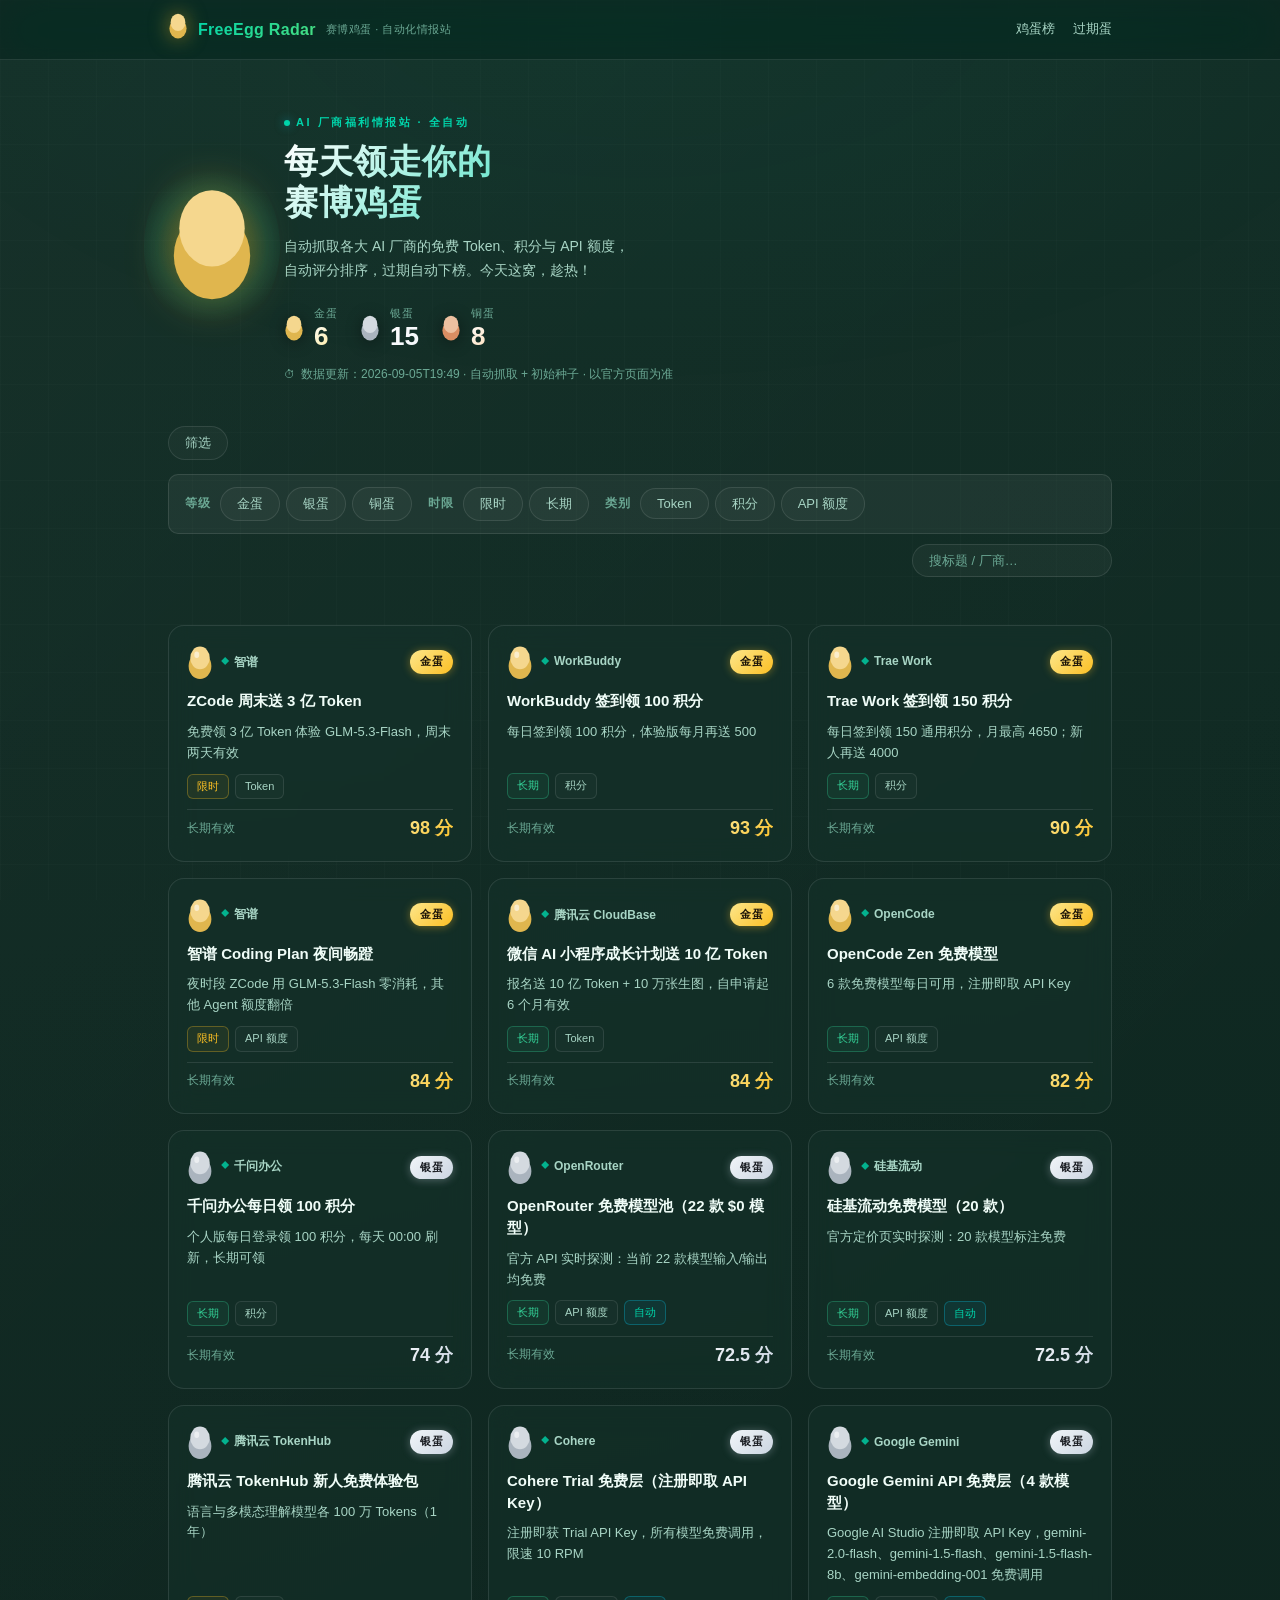
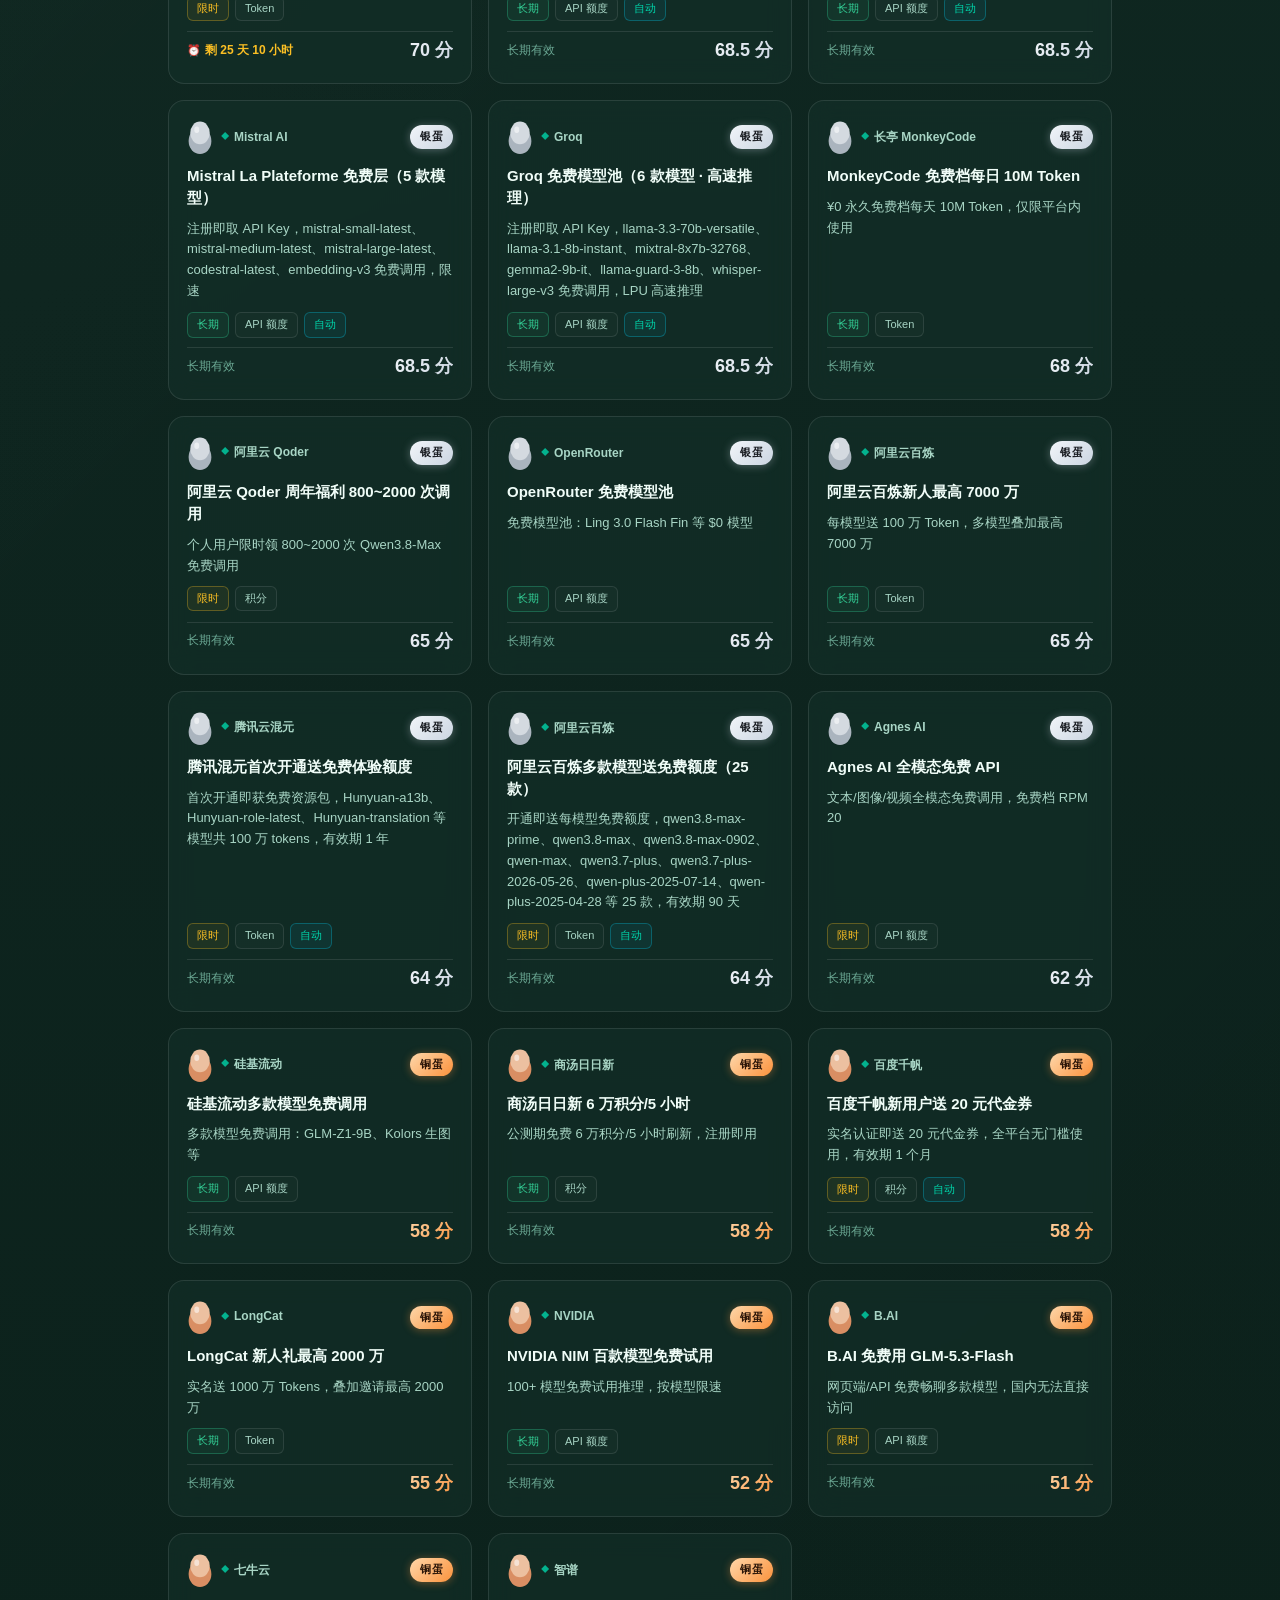
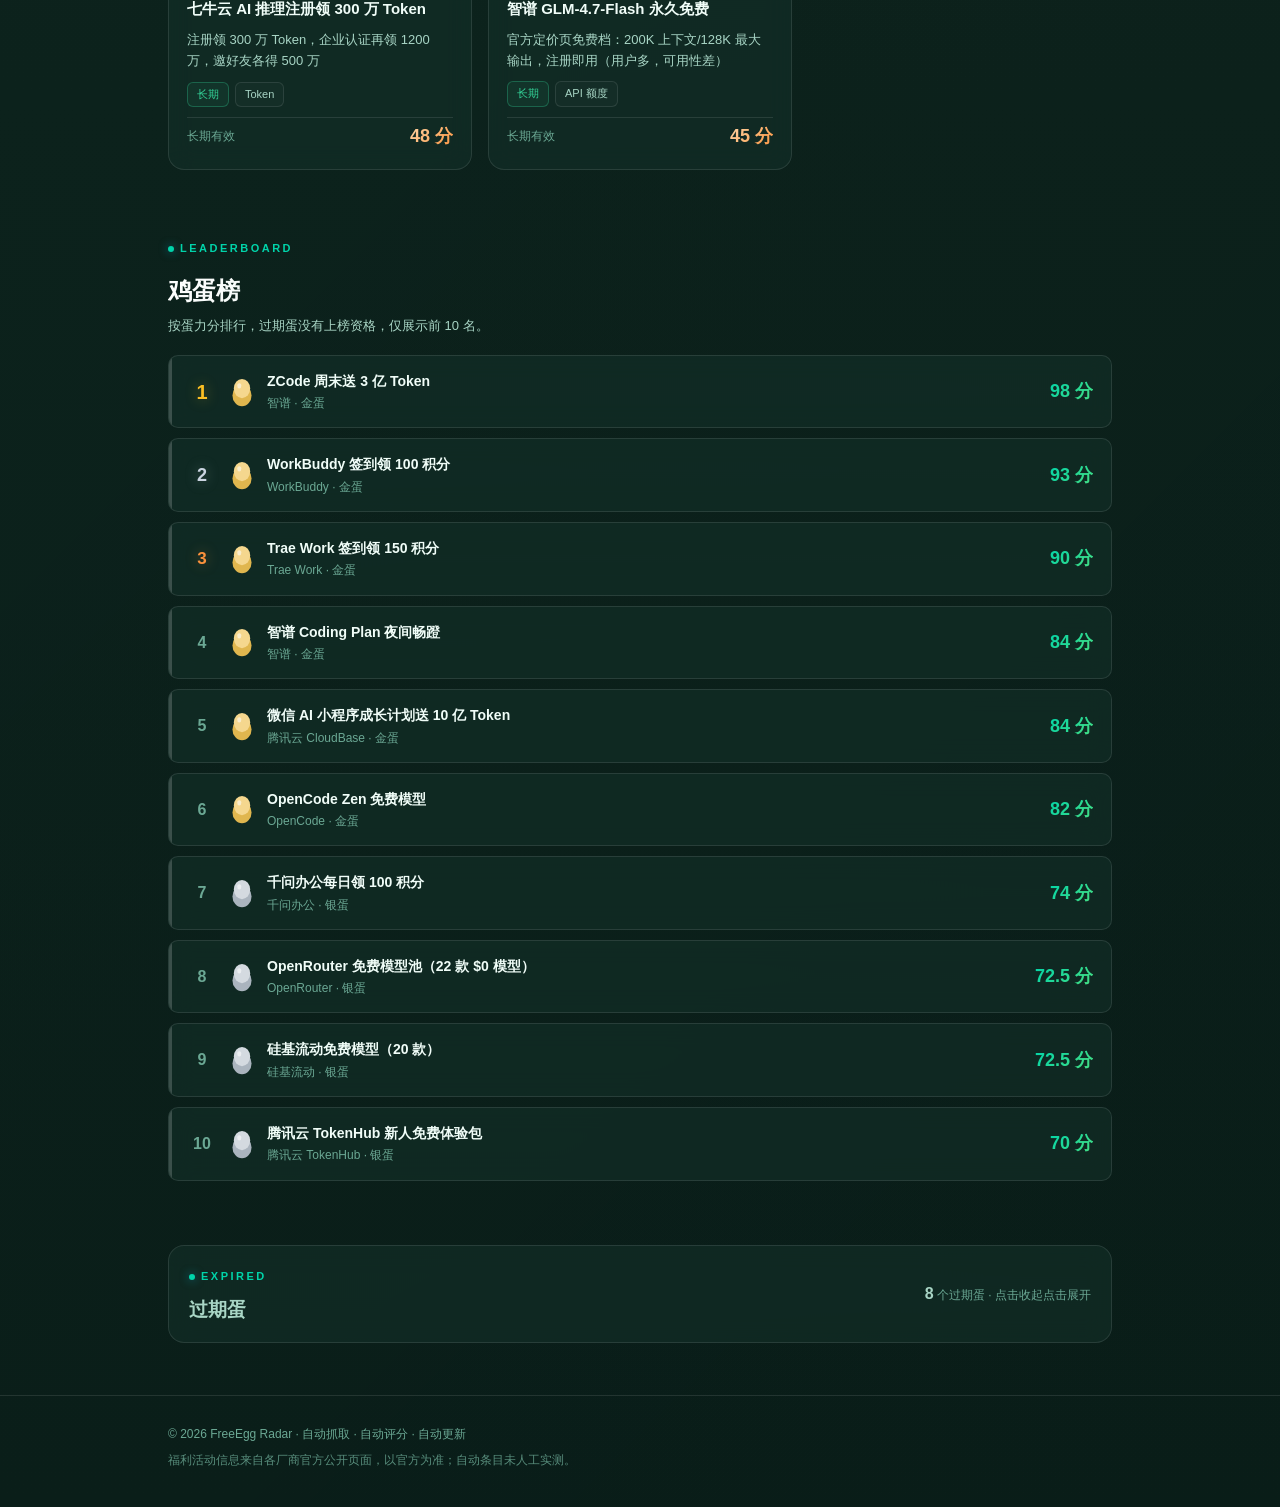
==== site/index.html @ 2797df62 "update: version bump v10" ====
<!DOCTYPE html>
<html lang="zh-CN">
<head>
<meta charset="UTF-8">
<meta name="viewport" content="width=device-width, initial-scale=1.0">
<meta name="theme-color" content="#0a0816">
<title>FreeEgg Radar · AI 厂商福利情报站</title>
<meta name="description" content="自动抓取、自动评分、自动更新的 AI 厂商免费福利情报站：聚合各家免费 Token、积分与 API 额度。">
<link rel="icon" href="data:image/svg+xml,%3Csvg xmlns='http://www.w3.org/2000/svg' viewBox='0 0 32 44'%3E%3Cellipse cx='16' cy='26' rx='14' ry='16' fill='%23e0b64e'/%3E%3Cellipse cx='16' cy='16' rx='12' ry='14' fill='%23f5d78e'/%3E%3C/svg%3E">
<link rel="stylesheet" href="css/style.css?v=10">
</head>
<body>
<a class="skip-link" href="#content">跳到主要内容</a>

<header class="topnav">
  <div class="container topnav-inner">
    <a class="brand" href="#/">
      <span class="brand-egg" aria-hidden="true">
        <svg width="20" height="27" viewBox="0 0 32 44" fill="none"><ellipse cx="16" cy="27" rx="14" ry="16" fill="#e0b64e"/><ellipse cx="16" cy="17" rx="12" ry="14" fill="#f5d78e"/></svg>
      </span>
      <span class="brand-name">FreeEgg Radar</span>
      <span class="brand-sub">赛博鸡蛋 · 自动化情报站</span>
    </a>
    <nav class="nav-links" aria-label="主导航">
      <a href="#ranking">鸡蛋榜</a>
      <a href="#recycle">过期蛋</a>
    </nav>
  </div>
</header>

<main id="content">
  <section class="hero">
    <div class="container hero-inner">
      <div class="hero-logo" aria-hidden="true">
        <svg width="88" height="120" viewBox="0 0 32 44" fill="none"><ellipse cx="16" cy="27" rx="14" ry="16" fill="#e0b64e"/><ellipse cx="16" cy="17" rx="12" ry="14" fill="#f5d78e"/></svg>
      </div>
      <div class="hero-copy">
        <p class="eyebrow">AI 厂商福利情报站 · 全自动</p>
        <h1 class="hero-title">每天领走你的<br>赛博鸡蛋</h1>
        <p class="hero-sub">自动抓取各大 AI 厂商的免费 Token、积分与 API 额度，<br>自动评分排序，过期自动下榜。今天这窝，趁热！</p>
        <dl class="hero-stats">
          <div class="stat"><span class="stat-egg" aria-hidden="true"><svg width="20" height="27" viewBox="0 0 32 44" fill="none"><ellipse cx="16" cy="27" rx="14" ry="16" fill="#e0b64e"/><ellipse cx="16" cy="17" rx="12" ry="14" fill="#f5d78e"/></svg></span><div class="stat-text"><dt>金蛋</dt><dd id="stat-gold" class="num">–</dd></div></div>
          <div class="stat"><span class="stat-egg" aria-hidden="true"><svg width="20" height="27" viewBox="0 0 32 44" fill="none"><ellipse cx="16" cy="27" rx="14" ry="16" fill="#aab4be"/><ellipse cx="16" cy="17" rx="12" ry="14" fill="#d4dae0"/></svg></span><div class="stat-text"><dt>银蛋</dt><dd id="stat-silver" class="num">–</dd></div></div>
          <div class="stat"><span class="stat-egg" aria-hidden="true"><svg width="20" height="27" viewBox="0 0 32 44" fill="none"><ellipse cx="16" cy="27" rx="14" ry="16" fill="#d98e63"/><ellipse cx="16" cy="17" rx="12" ry="14" fill="#ecc0a0"/></svg></span><div class="stat-text"><dt>铜蛋</dt><dd id="stat-copper" class="num">–</dd></div></div>
        </dl>
        <p class="hero-meta" id="updated-at"></p>
      </div>
    </div>
  </section>

  <div class="container">
    <div class="filterbar">
      <button class="chip filter-toggle" id="filter-toggle" type="button" aria-expanded="false" aria-controls="filter-advanced">筛选</button>
      <div class="filter-advanced" id="filter-advanced" hidden>
        <div class="fgroup" role="group" aria-label="等级筛选">
          <span class="flabel">等级</span>
          <button class="chip" data-v="gold">金蛋</button>
          <button class="chip" data-v="silver">银蛋</button>
          <button class="chip" data-v="copper">铜蛋</button>
        </div>
        <div class="fgroup" role="group" aria-label="时限筛选">
          <span class="flabel">时限</span>
          <button class="chip" data-v="limited">限时</button>
          <button class="chip" data-v="longterm">长期</button>
        </div>
        <div class="fgroup fsort" role="group" aria-label="类别筛选">
          <span class="flabel">类别</span>
          <button class="chip" data-v="token">Token</button>
          <button class="chip" data-v="credits">积分</button>
          <button class="chip" data-v="api-quota">API 额度</button>
        </div>
      </div>
      <label class="fsearch">
        <span class="visually-hidden">搜索</span>
        <input type="search" id="filter-q" placeholder="搜标题 / 厂商…" autocomplete="off">
      </label>
    </div>
  </div>

  <section class="section">
    <div class="container">
      <p id="grid-status" class="visually-hidden" role="status"></p>
      <div id="egg-grid" class="egg-grid"></div>
    </div>
  </section>

  <section class="section" id="ranking">
    <div class="container">
      <header class="section-head">
        <p class="eyebrow">Leaderboard</p>
        <h2>鸡蛋榜</h2>
        <p class="section-sub">按蛋力分排行，过期蛋没有上榜资格，仅展示前 10 名。</p>
      </header>
      <div id="ranking-list" class="ranking"></div>
    </div>
  </section>

  <section class="section" id="recycle">
    <div class="container">
      <details class="recycle" id="recycle-details">
        <summary>
          <span class="recycle-title"><span class="eyebrow">Expired</span><h2>过期蛋</h2></span>
          <span class="recycle-meta"><span id="recycle-count" class="num">0</span> 个过期蛋 · <span class="when-open">点击收起</span><span class="when-closed">点击展开</span></span>
        </summary>
        <p class="section-sub">这些蛋已经过了最佳赏味期，别再捡了。按过期时间倒序。</p>
        <div id="recycle-list" class="recycle-list"></div>
      </details>
    </div>
  </section>
</main>

<footer class="footer">
  <div class="container footer-inner">
    <p>© 2026 FreeEgg Radar · 自动抓取 · 自动评分 · 自动更新</p>
    <p class="footer-tip">福利活动信息来自各厂商官方公开页面，以官方为准；自动条目未人工实测。</p>
  </div>
</footer>

<div class="lightbox" id="lightbox" hidden>
  <button class="lightbox-close" type="button" aria-label="关闭">×</button>
  <img id="lightbox-img" alt="放大查看">
</div>

<script src="js/app.js?v=10"></script>
</body>
</html>
---- site/css/style.css ----
/* FreeEgg Radar 样式 v6：青绿智能生态风 · 玻璃拟态 · 极光渐变 */
:root {
  --bg: #0d241e;
  --bg-2: #102e26;
  --card: rgba(20, 50, 42, 0.55);
  --card-solid: #14322a;
  --card-hover: rgba(26, 60, 50, 0.7);
  --border: rgba(255, 255, 255, 0.1);
  --border-strong: rgba(255, 255, 255, 0.18);
  --text: #f0fdf8;
  --text-dim: #a8d5c5;
  --text-faint: #6ba894;

  /* 青绿智能生态主色 */
  --neon-cyan: #00d4aa;
  --neon-green: #4ade80;
  --neon-emerald: #10b981;
  --amber: #fbbf24;
  --amber-bright: #fde68a;

  /* 金/银/铜蛋 */
  --gold: #fbbf24;
  --gold-bright: #fde68a;
  --gold-glow: rgba(251, 191, 36, 0.4);
  --silver: #cbd5e1;
  --silver-bright: #f1f5f9;
  --silver-glow: rgba(203, 213, 225, 0.35);
  --copper: #fb923c;
  --copper-bright: #fed7aa;
  --copper-glow: rgba(251, 146, 60, 0.4);

  --accent: var(--neon-cyan);
  --accent-2: var(--neon-green);
  --radius: 16px;
  --radius-sm: 10px;
  --shadow-card: 0 4px 24px rgba(0, 0, 0, 0.4);
}

* { box-sizing: border-box; margin: 0; padding: 0; }

html { scroll-behavior: smooth; }

body {
  background:
    /* 微妙对角线高光（左上稍亮） */
    linear-gradient(135deg, rgba(255,255,255,0.025) 0%, transparent 40%),
    /* 微妙对角线暗角（右下稍暗） */
    linear-gradient(315deg, rgba(0,0,0,0.08) 0%, transparent 45%),
    /* 基础从上到下渐变 */
    linear-gradient(180deg, #112d25 0%, #0e251f 40%, #0c221c 70%, #0a1f1a 100%);
  color: var(--text);
  font-family: 'PingFang SC', 'Microsoft YaHei', 'Segoe UI', Arial, sans-serif;
  line-height: 1.6;
  -webkit-font-smoothing: antialiased;
  overflow-x: hidden;
  position: relative;
}

/* 微妙网格纹理覆盖层 */
body::before {
  content: '';
  position: fixed;
  inset: 0;
  background-image:
    linear-gradient(rgba(255,255,255,0.015) 1px, transparent 1px),
    linear-gradient(90deg, rgba(255,255,255,0.015) 1px, transparent 1px);
  background-size: 48px 48px;
  pointer-events: none;
  z-index: 0;
}

/* 极微妙的顶部光晕（大面积、低不透明度、边缘完全模糊） */
body::after {
  content: '';
  position: fixed;
  top: -400px;
  left: 50%;
  transform: translateX(-50%);
  width: 1600px;
  height: 800px;
  background: radial-gradient(ellipse at center, rgba(0, 212, 170, 0.04) 0%, transparent 70%);
  pointer-events: none;
  z-index: 0;
}

.container { max-width: 980px; margin: 0 auto; padding: 0 18px; position: relative; z-index: 1; }

a { color: var(--neon-cyan); text-decoration: none; transition: color 0.2s; }
a:hover { color: #fff; text-decoration: none; }

.visually-hidden {
  position: absolute; width: 1px; height: 1px; margin: -1px;
  clip: rect(0 0 0 0); overflow: hidden; white-space: nowrap;
}

.skip-link {
  position: absolute; left: -999px; top: 0; background: var(--neon-cyan); color: #fff;
  padding: 8px 14px; border-radius: 0 0 8px 0; z-index: 999;
}
.skip-link:focus { left: 0; }

::-webkit-scrollbar { width: 8px; }
::-webkit-scrollbar-track { background: var(--bg); }
::-webkit-scrollbar-thumb { background: linear-gradient(180deg, var(--neon-cyan), var(--neon-green)); border-radius: 4px; }
::-webkit-scrollbar-thumb:hover { background: linear-gradient(180deg, #c084fc, #22d3ee); }

/* ========== 顶栏 ========== */
.topnav {
  position: sticky; top: 0; z-index: 50;
  background: rgba(13, 36, 30, 0.6);
  backdrop-filter: blur(24px) saturate(2);
  -webkit-backdrop-filter: blur(24px) saturate(2);
  border-bottom: 1px solid var(--border);
}
.topnav-inner { display: flex; align-items: center; gap: 12px; padding: 12px 18px; }
.brand { display: flex; align-items: center; gap: 10px; color: var(--text); }
.brand-egg { filter: drop-shadow(0 0 10px rgba(251, 191, 36, 0.5)); transition: transform 0.3s; }
.brand:hover .brand-egg { transform: rotate(-8deg) scale(1.08); }
.brand-name {
  font-weight: 800; font-size: 16px; letter-spacing: 0.3px;
  background: linear-gradient(135deg, var(--neon-cyan), var(--neon-green));
  -webkit-background-clip: text; -webkit-text-fill-color: transparent;
  background-clip: text;
}
.brand-sub { font-size: 11px; color: var(--text-faint); letter-spacing: 0.5px; }
.nav-links { margin-left: auto; display: flex; gap: 18px; }
.nav-links a {
  color: var(--text-dim); font-size: 13px; font-weight: 500;
  padding: 4px 0; position: relative; transition: color 0.2s;
}
.nav-links a::after {
  content: ''; position: absolute; bottom: -2px; left: 0; width: 0; height: 2px;
  background: linear-gradient(90deg, var(--neon-cyan), var(--neon-green));
  transition: width 0.25s; border-radius: 1px;
}
.nav-links a:hover { color: var(--text); }
.nav-links a:hover::after { width: 100%; }

/* ========== Hero ========== */
.hero { padding: 48px 0 28px; position: relative; }
.hero-inner { display: flex; align-items: center; gap: 28px; flex-wrap: wrap; }
.hero-logo { flex-shrink: 0; position: relative; }
.hero-logo::before {
  content: ''; position: absolute; inset: -24px;
  background: radial-gradient(circle, rgba(251, 191, 36, 0.2) 0%, rgba(0, 212, 170, 0.1) 50%, transparent 70%);
  border-radius: 50%; z-index: -1;
}
.hero-logo svg { filter: drop-shadow(0 0 24px rgba(251, 191, 36, 0.4)); animation: float 4s ease-in-out infinite; }
@keyframes float {
  0%, 100% { transform: translateY(0); }
  50% { transform: translateY(-8px); }
}
.hero-copy { flex: 1 1 300px; min-width: 0; }
.eyebrow {
  font-size: 11px; letter-spacing: 2.5px; text-transform: uppercase;
  color: var(--neon-cyan); margin-bottom: 10px; font-weight: 600;
  display: inline-flex; align-items: center; gap: 6px;
}
.eyebrow::before {
  content: ''; width: 6px; height: 6px; border-radius: 50%;
  background: var(--neon-cyan); box-shadow: 0 0 10px rgba(6, 182, 212, 0.6);
  animation: pulse 2s ease-in-out infinite;
}
@keyframes pulse {
  0%, 100% { opacity: 1; }
  50% { opacity: 0.4; }
}
.hero-title {
  font-size: 34px; line-height: 1.2; font-weight: 800; letter-spacing: 0.5px;
  background: linear-gradient(135deg, #fff 0%, var(--neon-cyan) 50%, var(--neon-green) 100%);
  -webkit-background-clip: text; -webkit-text-fill-color: transparent;
  background-clip: text;
}
.hero-sub { color: var(--text-dim); font-size: 14px; margin-top: 12px; line-height: 1.7; }
.hero-stats { display: flex; gap: 22px; margin-top: 22px; }
.stat { display: flex; align-items: center; gap: 10px; }
.stat-egg { display: flex; filter: drop-shadow(0 2px 8px rgba(0,0,0,0.4)); }
.stat-text dt { font-size: 11px; color: var(--text-faint); letter-spacing: 1px; text-transform: uppercase; }
.stat-text dd {
  font-size: 26px; font-weight: 800; line-height: 1.1;
  background: linear-gradient(135deg, #fff, var(--gold-bright));
  -webkit-background-clip: text; -webkit-text-fill-color: transparent;
  background-clip: text;
}
.stat:nth-child(2) .stat-text dd { background: linear-gradient(135deg, #fff, var(--silver-bright)); -webkit-background-clip: text; background-clip: text; }
.stat:nth-child(3) .stat-text dd { background: linear-gradient(135deg, #fff, var(--copper-bright)); -webkit-background-clip: text; background-clip: text; }
.hero-meta {
  color: var(--text-faint); font-size: 12px; margin-top: 14px;
  display: flex; align-items: center; gap: 6px;
}
.hero-meta::before { content: '⏱'; font-size: 11px; }

/* ========== 筛选栏 ========== */
.filterbar {
  display: flex; align-items: center; gap: 10px; flex-wrap: wrap;
  padding: 14px 0 6px;
}
.chip {
  background: rgba(255,255,255,0.03); color: var(--text-dim);
  border: 1px solid var(--border); border-radius: 999px;
  padding: 7px 16px; font-size: 13px; cursor: pointer;
  transition: all 0.2s cubic-bezier(0.4, 0, 0.2, 1); font-family: inherit;
  font-weight: 500;
}
.chip:hover {
  color: var(--text); border-color: var(--border-strong);
  background: rgba(255,255,255,0.06); transform: translateY(-1px);
}
.chip.active {
  background: linear-gradient(135deg, var(--neon-cyan), var(--neon-green));
  color: #fff; border-color: transparent; font-weight: 700;
  box-shadow: 0 2px 16px rgba(0, 212, 170, 0.4);
}
.filter-advanced {
  display: flex; gap: 16px; flex-wrap: wrap; width: 100%;
  padding: 12px 16px; border: 1px solid var(--border); border-radius: var(--radius-sm);
  margin-top: 4px; background: rgba(255,255,255,0.05);
  animation: slideDown 0.25s ease;
}
@keyframes slideDown {
  from { opacity: 0; transform: translateY(-8px); }
  to { opacity: 1; transform: translateY(0); }
}
.fgroup { display: flex; align-items: center; gap: 6px; flex-wrap: wrap; }
.flabel { font-size: 12px; color: var(--text-faint); margin-right: 4px; font-weight: 600; letter-spacing: 0.5px; }
.fsearch { margin-left: auto; }
.fsearch input {
  background: rgba(255,255,255,0.04); border: 1px solid var(--border); border-radius: 999px;
  color: var(--text); padding: 8px 16px; font-size: 13px; width: 200px; outline: none;
  font-family: inherit; transition: all 0.2s;
}
.fsearch input::placeholder { color: var(--text-faint); }
.fsearch input:focus { border-color: var(--neon-cyan); background: rgba(255,255,255,0.06); box-shadow: 0 0 0 3px rgba(0, 212, 170, 0.12); }
@media (max-width: 560px) {
  .fsearch { margin-left: 0; width: 100%; }
  .fsearch input { width: 100%; }
  .hero-title { font-size: 26px; }
  .hero-stats { gap: 16px; }
  .stat-text dd { font-size: 22px; }
}

/* ========== 卡片网格 ========== */
.section { padding: 32px 0; }
.egg-grid {
  display: grid; grid-template-columns: repeat(auto-fill, minmax(290px, 1fr));
  gap: 16px; margin-top: 10px;
}
.egg-card {
  background: var(--card);
  backdrop-filter: blur(12px);
  -webkit-backdrop-filter: blur(12px);
  border: 1px solid var(--border); border-radius: var(--radius);
  padding: 18px; cursor: pointer;
  transition: all 0.25s cubic-bezier(0.4, 0, 0.2, 1);
  display: flex; flex-direction: column; gap: 10px;
  position: relative; overflow: hidden;
  animation: cardIn 0.4s ease backwards;
}
@keyframes cardIn {
  from { opacity: 0; transform: translateY(16px); }
  to { opacity: 1; transform: translateY(0); }
}
.egg-card::before {
  content: ''; position: absolute; top: 0; left: 0; right: 0; height: 2px;
  background: linear-gradient(90deg, transparent, var(--neon-cyan), var(--neon-green), transparent);
  opacity: 0; transition: opacity 0.3s;
}
.egg-card:hover {
  background: var(--card-hover);
  border-color: var(--border-strong);
  transform: translateY(-3px);
  box-shadow: var(--shadow-card), 0 8px 32px rgba(0,0,0,0.4);
}
.egg-card:hover::before { opacity: 1; }
.egg-card.tier-gold:hover { border-color: rgba(251, 191, 36, 0.45); box-shadow: var(--shadow-card), 0 8px 32px var(--gold-glow); }
.egg-card.tier-silver:hover { border-color: rgba(203, 213, 225, 0.4); box-shadow: var(--shadow-card), 0 8px 32px var(--silver-glow); }
.egg-card.tier-copper:hover { border-color: rgba(251, 146, 60, 0.45); box-shadow: var(--shadow-card), 0 8px 32px var(--copper-glow); }
.egg-card.rotten { opacity: 0.5; filter: grayscale(0.5); }
.egg-card.rotten:hover { transform: none; box-shadow: none; }

.egg-head { display: flex; align-items: center; gap: 8px; }
.egg-vendor {
  font-size: 12px; color: var(--text-dim); font-weight: 600;
  display: flex; align-items: center; gap: 5px;
}
.egg-vendor::before { content: '◆'; font-size: 8px; color: var(--neon-cyan); opacity: 0.8; }
.egg-tier {
  margin-left: auto; font-size: 11px; padding: 3px 10px; border-radius: 999px;
  font-weight: 700; letter-spacing: 0.5px;
}
.tier-gold .egg-tier, .egg-card.tier-gold .egg-tier { color: #1a1208; background: linear-gradient(135deg, var(--gold-bright), var(--gold)); box-shadow: 0 1px 8px var(--gold-glow); }
.tier-silver .egg-tier, .egg-card.tier-silver .egg-tier { color: #1a1d22; background: linear-gradient(135deg, var(--silver-bright), var(--silver)); box-shadow: 0 1px 8px var(--silver-glow); }
.tier-copper .egg-tier, .egg-card.tier-copper .egg-tier { color: #2a1508; background: linear-gradient(135deg, var(--copper-bright), var(--copper)); box-shadow: 0 1px 8px var(--copper-glow); }

.egg-title { font-size: 15px; font-weight: 700; line-height: 1.45; color: var(--text); }
.egg-summary { font-size: 13px; color: var(--text-dim); flex: 1; line-height: 1.6; }
.egg-tags { display: flex; gap: 6px; flex-wrap: wrap; }
.tag {
  font-size: 11px; padding: 3px 9px; border-radius: 6px;
  border: 1px solid var(--border); color: var(--text-dim);
  background: rgba(255,255,255,0.02); font-weight: 500;
}
.tag-limit { color: #fbbf24; border-color: rgba(251, 191, 36, 0.3); background: rgba(251, 191, 36, 0.06); }
.tag-longterm { color: #34d399; border-color: rgba(52, 211, 153, 0.3); background: rgba(52, 211, 153, 0.06); }
.tag-auto { color: var(--neon-cyan); border-color: rgba(6, 182, 212, 0.35); background: rgba(6, 182, 212, 0.08); }

.egg-meta { display: flex; align-items: center; gap: 10px; font-size: 12px; color: var(--text-faint); padding-top: 4px; border-top: 1px solid var(--border); }
.egg-score {
  font-size: 18px; font-weight: 800; margin-left: auto;
  background: linear-gradient(135deg, var(--gold-bright), var(--gold));
  -webkit-background-clip: text; -webkit-text-fill-color: transparent;
  background-clip: text;
}
.egg-card.tier-silver .egg-score { background: linear-gradient(135deg, var(--silver-bright), var(--silver)); -webkit-background-clip: text; background-clip: text; }
.egg-card.tier-copper .egg-score { background: linear-gradient(135deg, var(--copper-bright), var(--copper)); -webkit-background-clip: text; background-clip: text; }
.egg-countdown { color: #fbbf24; font-weight: 600; display: flex; align-items: center; gap: 4px; }
.egg-countdown::before { content: '⏰'; font-size: 11px; }
.egg-rotate { color: var(--text-faint); }

/* ========== 排行榜 ========== */
.section-head { margin-bottom: 18px; }
.section-head h2 {
  font-size: 24px; margin-top: 4px; font-weight: 800;
  background: linear-gradient(135deg, #fff, var(--text-dim));
  -webkit-background-clip: text; -webkit-text-fill-color: transparent;
  background-clip: text;
}
.section-sub { color: var(--text-dim); font-size: 13px; margin-top: 6px; }
.ranking { display: flex; flex-direction: column; gap: 10px; }
.rank-item {
  display: flex; align-items: center; gap: 14px;
  background: var(--card);
  backdrop-filter: blur(12px);
  border: 1px solid var(--border); border-radius: var(--radius-sm);
  padding: 14px 18px; cursor: pointer;
  transition: all 0.2s cubic-bezier(0.4, 0, 0.2, 1);
  position: relative; overflow: hidden;
}
.rank-item::before {
  content: ''; position: absolute; left: 0; top: 0; bottom: 0; width: 3px;
  background: var(--border-strong); transition: background 0.2s;
}
.rank-item:hover {
  background: var(--card-hover); border-color: var(--border-strong);
  transform: translateX(4px);
}
.rank-item:hover::before { background: linear-gradient(180deg, var(--neon-cyan), var(--neon-green)); }
.rank-item.top1::before { background: linear-gradient(180deg, var(--gold-bright), var(--gold)); }
.rank-item.top2::before { background: linear-gradient(180deg, var(--silver-bright), var(--silver)); }
.rank-item.top3::before { background: linear-gradient(180deg, var(--copper-bright), var(--copper)); }
.rank-no {
  font-size: 16px; font-weight: 800; color: var(--text-faint);
  width: 30px; text-align: center; flex-shrink: 0;
}
.rank-no.top1 { color: var(--gold); text-shadow: 0 0 14px var(--gold-glow); font-size: 20px; }
.rank-no.top2 { color: var(--silver); text-shadow: 0 0 14px var(--silver-glow); font-size: 18px; }
.rank-no.top3 { color: var(--copper); text-shadow: 0 0 14px var(--copper-glow); font-size: 17px; }
.rank-info { flex: 1; min-width: 0; }
.rank-title { font-size: 14px; font-weight: 600; white-space: nowrap; overflow: hidden; text-overflow: ellipsis; }
.rank-sub { font-size: 12px; color: var(--text-faint); margin-top: 2px; }
.rank-score {
  font-size: 18px; font-weight: 800; flex-shrink: 0;
  background: linear-gradient(135deg, var(--neon-cyan), var(--neon-green));
  -webkit-background-clip: text; -webkit-text-fill-color: transparent;
  background-clip: text;
}

/* ========== 过期蛋 ========== */
.recycle {
  background: var(--card);
  backdrop-filter: blur(12px);
  border: 1px solid var(--border); border-radius: var(--radius);
  padding: 16px 20px;
}
.recycle summary {
  display: flex; align-items: center; gap: 12px; cursor: pointer; list-style: none;
}
.recycle summary::-webkit-details-marker { display: none; }
.recycle-title h2 { font-size: 19px; font-weight: 700; color: var(--text-dim); }
.recycle-meta { margin-left: auto; font-size: 12px; color: var(--text-faint); }
.recycle-meta .num { font-size: 16px; font-weight: 700; color: var(--text-dim); }
.recycle-list { margin-top: 16px; display: grid; grid-template-columns: repeat(auto-fill, minmax(260px, 1fr)); gap: 10px; }

/* ========== 详情弹层 ========== */
.modal-overlay {
  position: fixed; inset: 0; background: rgba(0, 0, 0, 0.8);
  backdrop-filter: blur(8px); z-index: 90;
  display: flex; align-items: center; justify-content: center; padding: 16px;
  animation: fadeIn 0.2s ease;
}
@keyframes fadeIn { from { opacity: 0; } to { opacity: 1; } }
.modal {
  background: linear-gradient(180deg, #1a4a3e, #14382e);
  border: 1px solid var(--border-strong); border-radius: 20px;
  max-width: 580px; width: 100%; max-height: 82vh; overflow-y: auto;
  padding: 24px; position: relative;
  box-shadow: 0 24px 80px rgba(0,0,0,0.4), 0 0 80px rgba(0, 212, 170, 0.15);
  animation: modalIn 0.3s cubic-bezier(0.4, 0, 0.2, 1);
}
@keyframes modalIn {
  from { opacity: 0; transform: scale(0.95) translateY(12px); }
  to { opacity: 1; transform: scale(1) translateY(0); }
}
.modal-head { display: flex; align-items: flex-start; gap: 12px; margin-bottom: 12px; padding-right: 36px; }
.modal-title { font-size: 19px; font-weight: 800; line-height: 1.4; }
.modal-meta { font-size: 12px; color: var(--text-faint); margin-bottom: 14px; display: flex; gap: 12px; flex-wrap: wrap; }
.modal-content { font-size: 14px; color: #d8d4ea; line-height: 1.75; }
.modal-content p { margin: 10px 0; }
.modal-content ul, .modal-content ol { margin: 10px 0 10px 22px; }
.modal-content li { margin: 6px 0; }
.modal-content strong { color: var(--gold-bright); font-weight: 700; }
.modal-content a { color: var(--neon-cyan); text-decoration: underline; text-underline-offset: 2px; }
.modal-close {
  position: absolute; top: 14px; right: 14px; background: rgba(255,255,255,0.06);
  border: 1px solid var(--border); color: var(--text-dim); font-size: 20px;
  cursor: pointer; padding: 6px 12px; line-height: 1; border-radius: 8px;
  transition: all 0.2s;
}
.modal-close:hover { background: rgba(255,255,255,0.12); color: var(--text); transform: rotate(90deg); }
.modal-actions { margin-top: 20px; display: flex; gap: 10px; flex-wrap: wrap; padding-top: 16px; border-top: 1px solid var(--border); }
.btn {
  display: inline-flex; align-items: center; gap: 6px;
  background: linear-gradient(135deg, var(--neon-cyan), var(--neon-green));
  color: #fff; font-weight: 700;
  border-radius: 10px; padding: 10px 20px; font-size: 14px;
  border: none; cursor: pointer; transition: all 0.2s;
  box-shadow: 0 2px 16px rgba(0, 212, 170, 0.4);
}
.btn:hover { background: linear-gradient(135deg, #c084fc, #22d3ee); transform: translateY(-1px); box-shadow: 0 4px 24px rgba(0, 212, 170, 0.5); color: #fff; }
.btn-ghost {
  background: rgba(255,255,255,0.04); color: var(--text-dim);
  border: 1px solid var(--border); padding: 10px 16px; box-shadow: none;
}
.btn-ghost:hover { background: rgba(255,255,255,0.08); color: var(--text); box-shadow: none; }

/* ========== 灯箱 ========== */
.lightbox {
  position: fixed; inset: 0; background: rgba(0,0,0,0.92); z-index: 95;
  display: flex; align-items: center; justify-content: center; padding: 20px;
}
.lightbox[hidden] { display: none; }
.lightbox img { max-width: 100%; max-height: 90vh; border-radius: 12px; box-shadow: 0 20px 60px rgba(0,0,0,0.5); }
.lightbox-close {
  position: absolute; top: 16px; right: 20px; background: rgba(255,255,255,0.1);
  border: none; color: #fff; font-size: 28px; cursor: pointer;
  width: 44px; height: 44px; border-radius: 50%; transition: all 0.2s;
}
.lightbox-close:hover { background: rgba(255,255,255,0.2); transform: rotate(90deg); }

/* ========== 页脚 ========== */
.footer { border-top: 1px solid var(--border); padding: 28px 0 36px; margin-top: 20px; }
.footer-inner { display: flex; flex-direction: column; gap: 6px; }
.footer p { color: var(--text-faint); font-size: 12px; line-height: 1.7; }
.footer-tip { opacity: 0.8; }

/* ========== 空状态 ========== */
.empty {
  color: var(--text-faint); text-align: center; padding: 48px 0;
  font-size: 14px; display: flex; flex-direction: column; align-items: center; gap: 10px;
}
.empty::before { content: '🥚'; font-size: 40px; opacity: 0.5; }
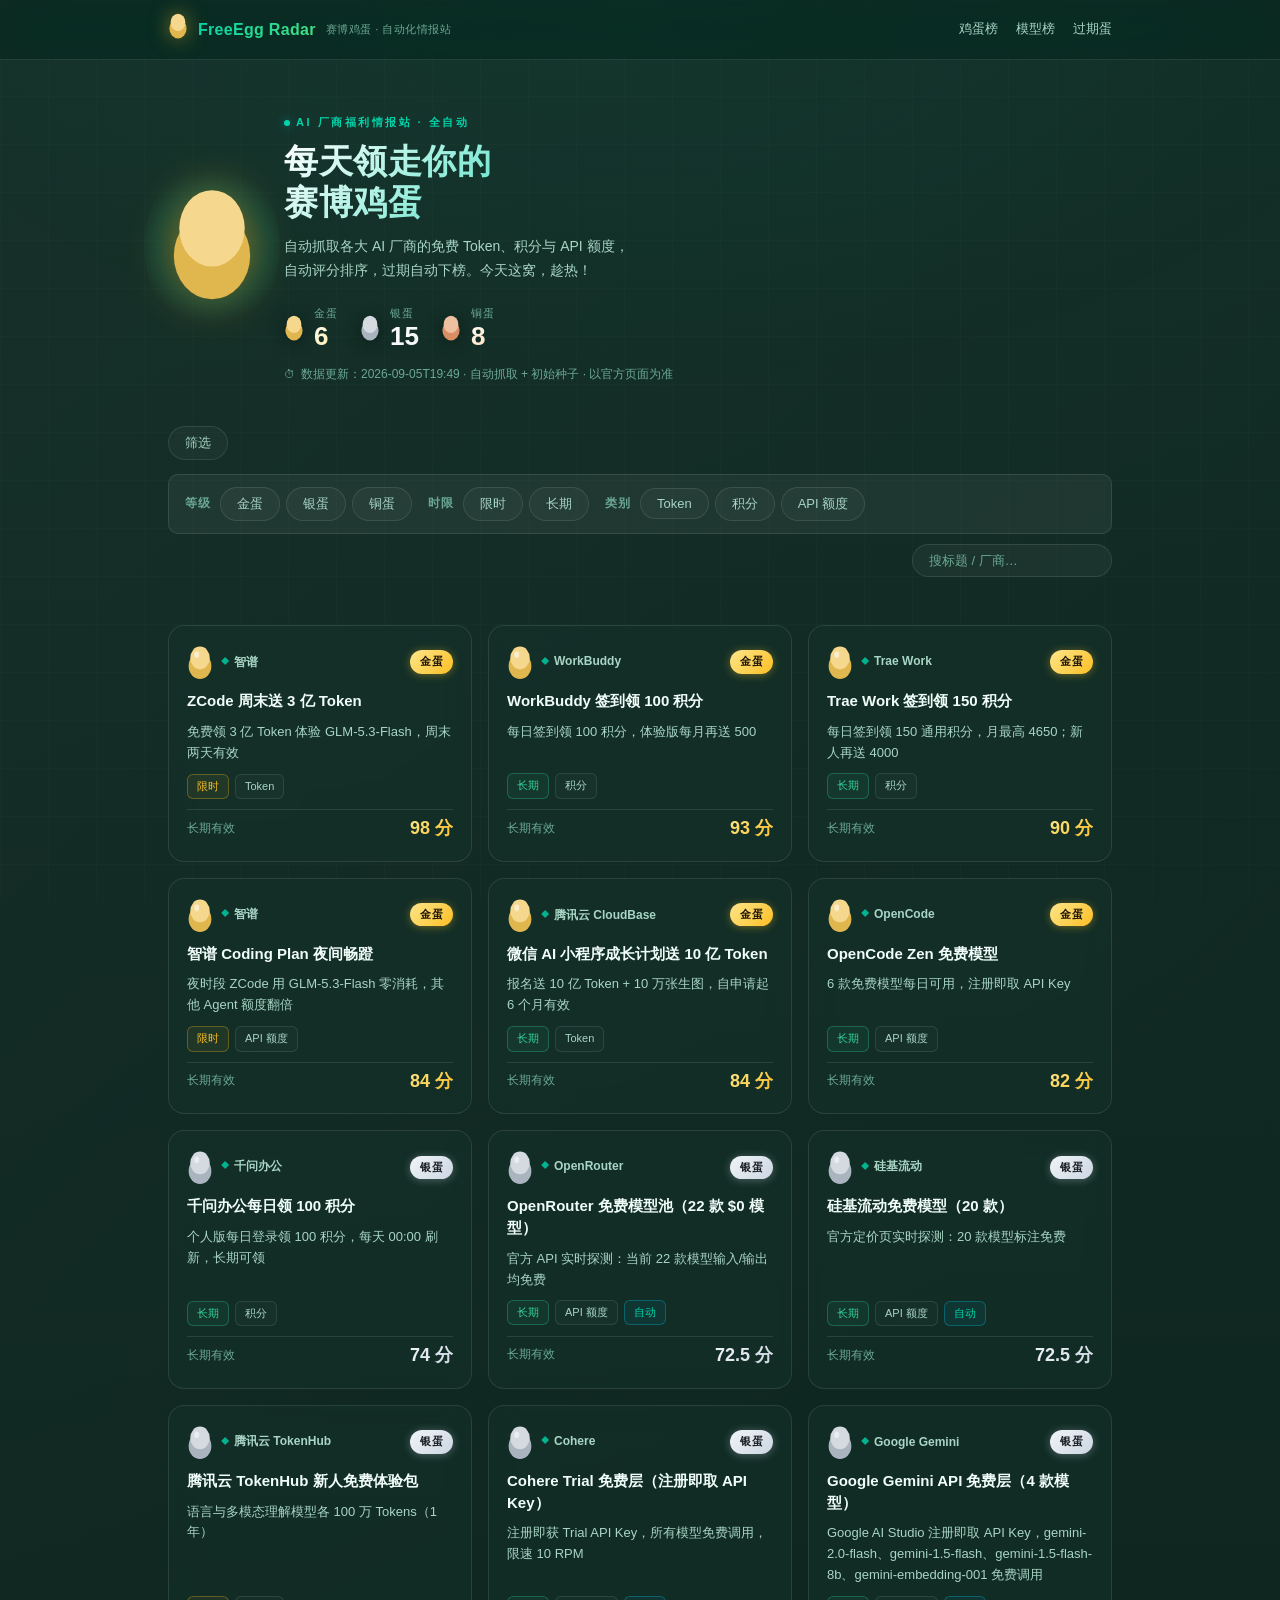
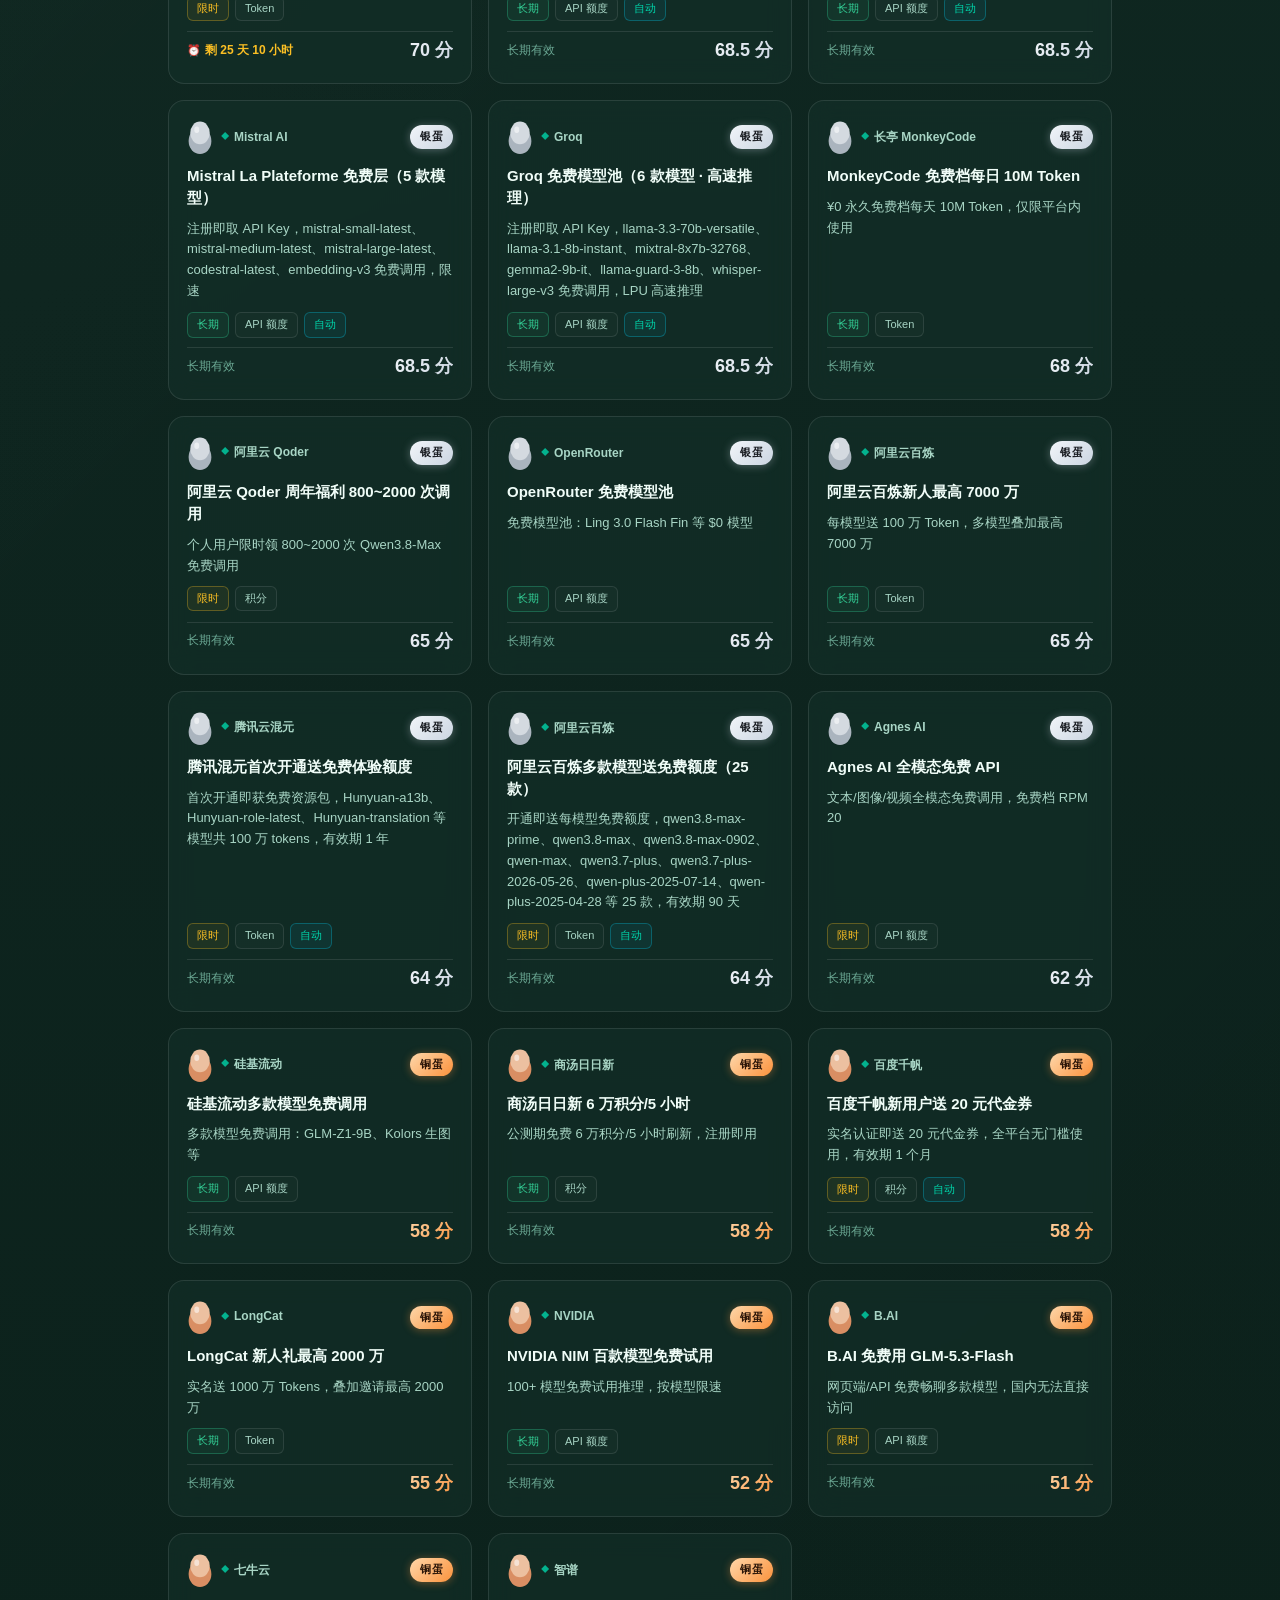
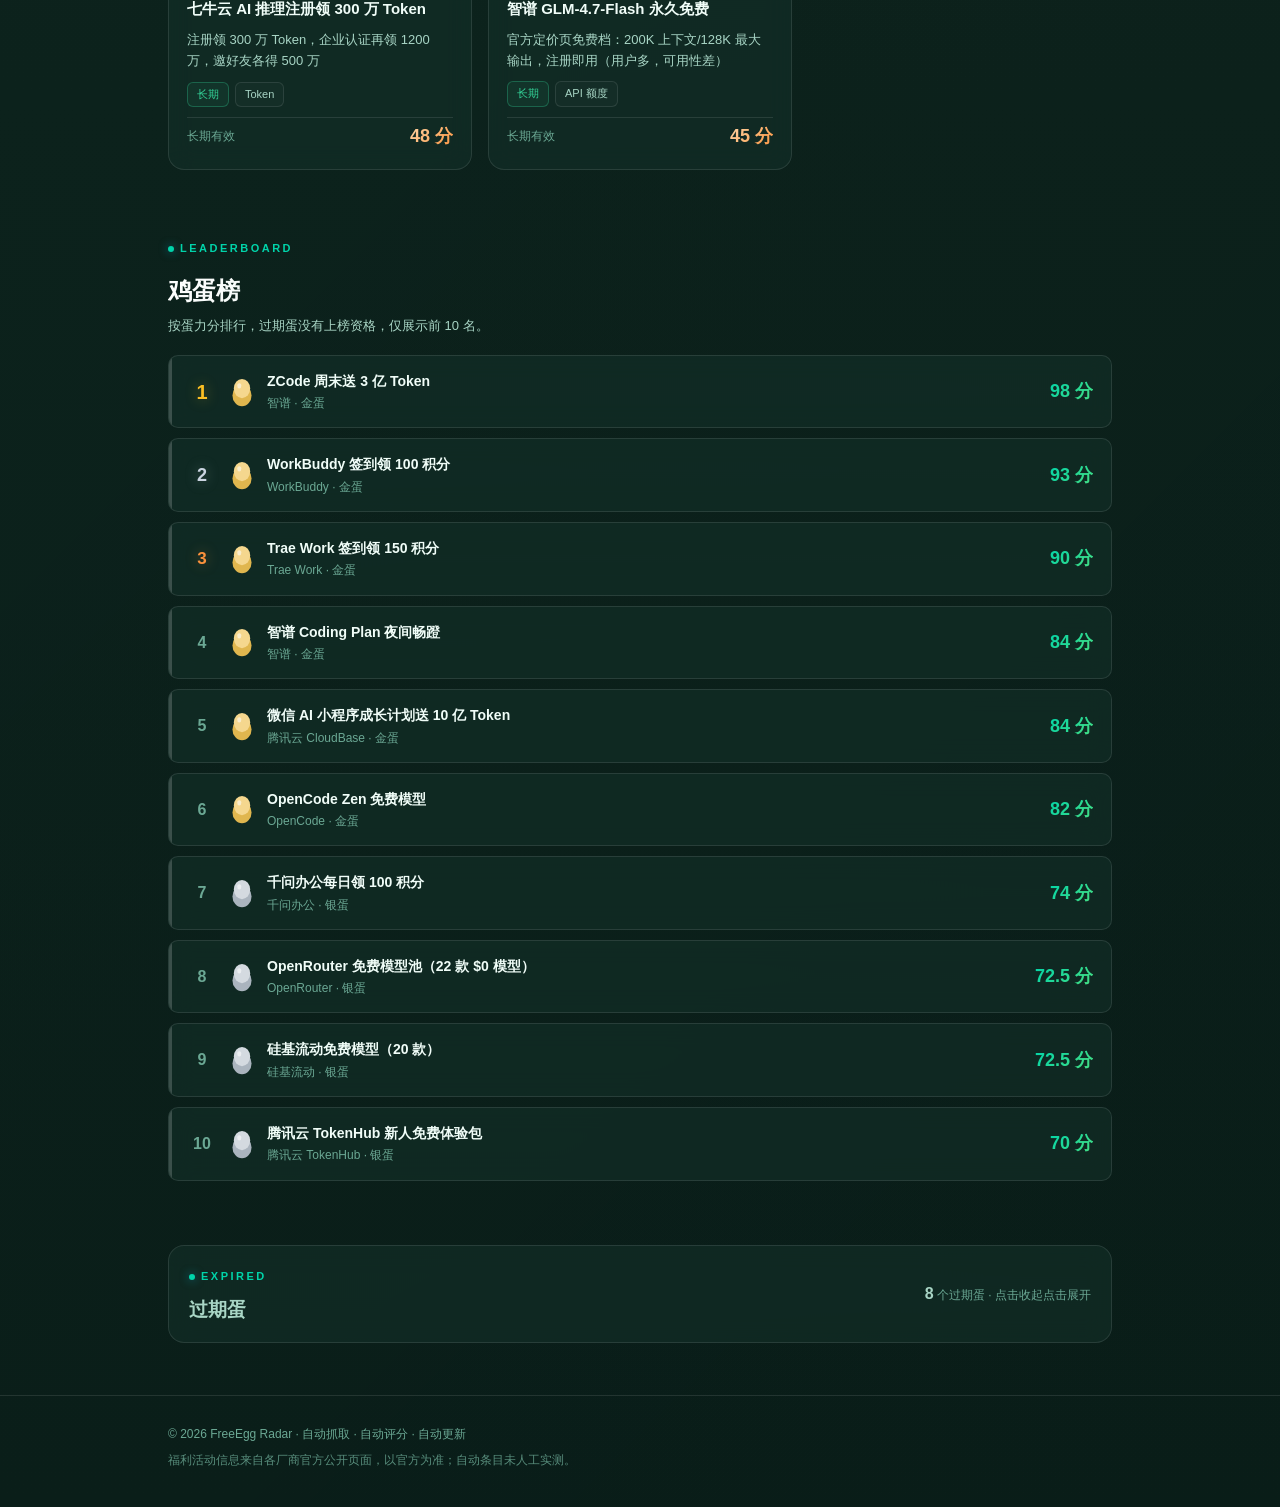
==== commit d6ce9d2d: "update: site/index.html" ====
--- a/site/index.html
+++ b/site/index.html
@@ -7,7 +7,7 @@
 <title>FreeEgg Radar · AI 厂商福利情报站</title>
 <meta name="description" content="自动抓取、自动评分、自动更新的 AI 厂商免费福利情报站：聚合各家免费 Token、积分与 API 额度。">
 <link rel="icon" href="data:image/svg+xml,%3Csvg xmlns='http://www.w3.org/2000/svg' viewBox='0 0 32 44'%3E%3Cellipse cx='16' cy='26' rx='14' ry='16' fill='%23e0b64e'/%3E%3Cellipse cx='16' cy='16' rx='12' ry='14' fill='%23f5d78e'/%3E%3C/svg%3E">
-<link rel="stylesheet" href="css/style.css?v=10">
+<link rel="stylesheet" href="css/style.css?v=11">
 </head>
 <body>
 <a class="skip-link" href="#content">跳到主要内容</a>
@@ -23,6 +23,7 @@
     </a>
     <nav class="nav-links" aria-label="主导航">
       <a href="#ranking">鸡蛋榜</a>
+      <a href="models.html">模型榜</a>
       <a href="#recycle">过期蛋</a>
     </nav>
   </div>
@@ -121,6 +122,6 @@
   <img id="lightbox-img" alt="放大查看">
 </div>
 
-<script src="js/app.js?v=10"></script>
+<script src="js/app.js?v=11"></script>
 </body>
 </html>
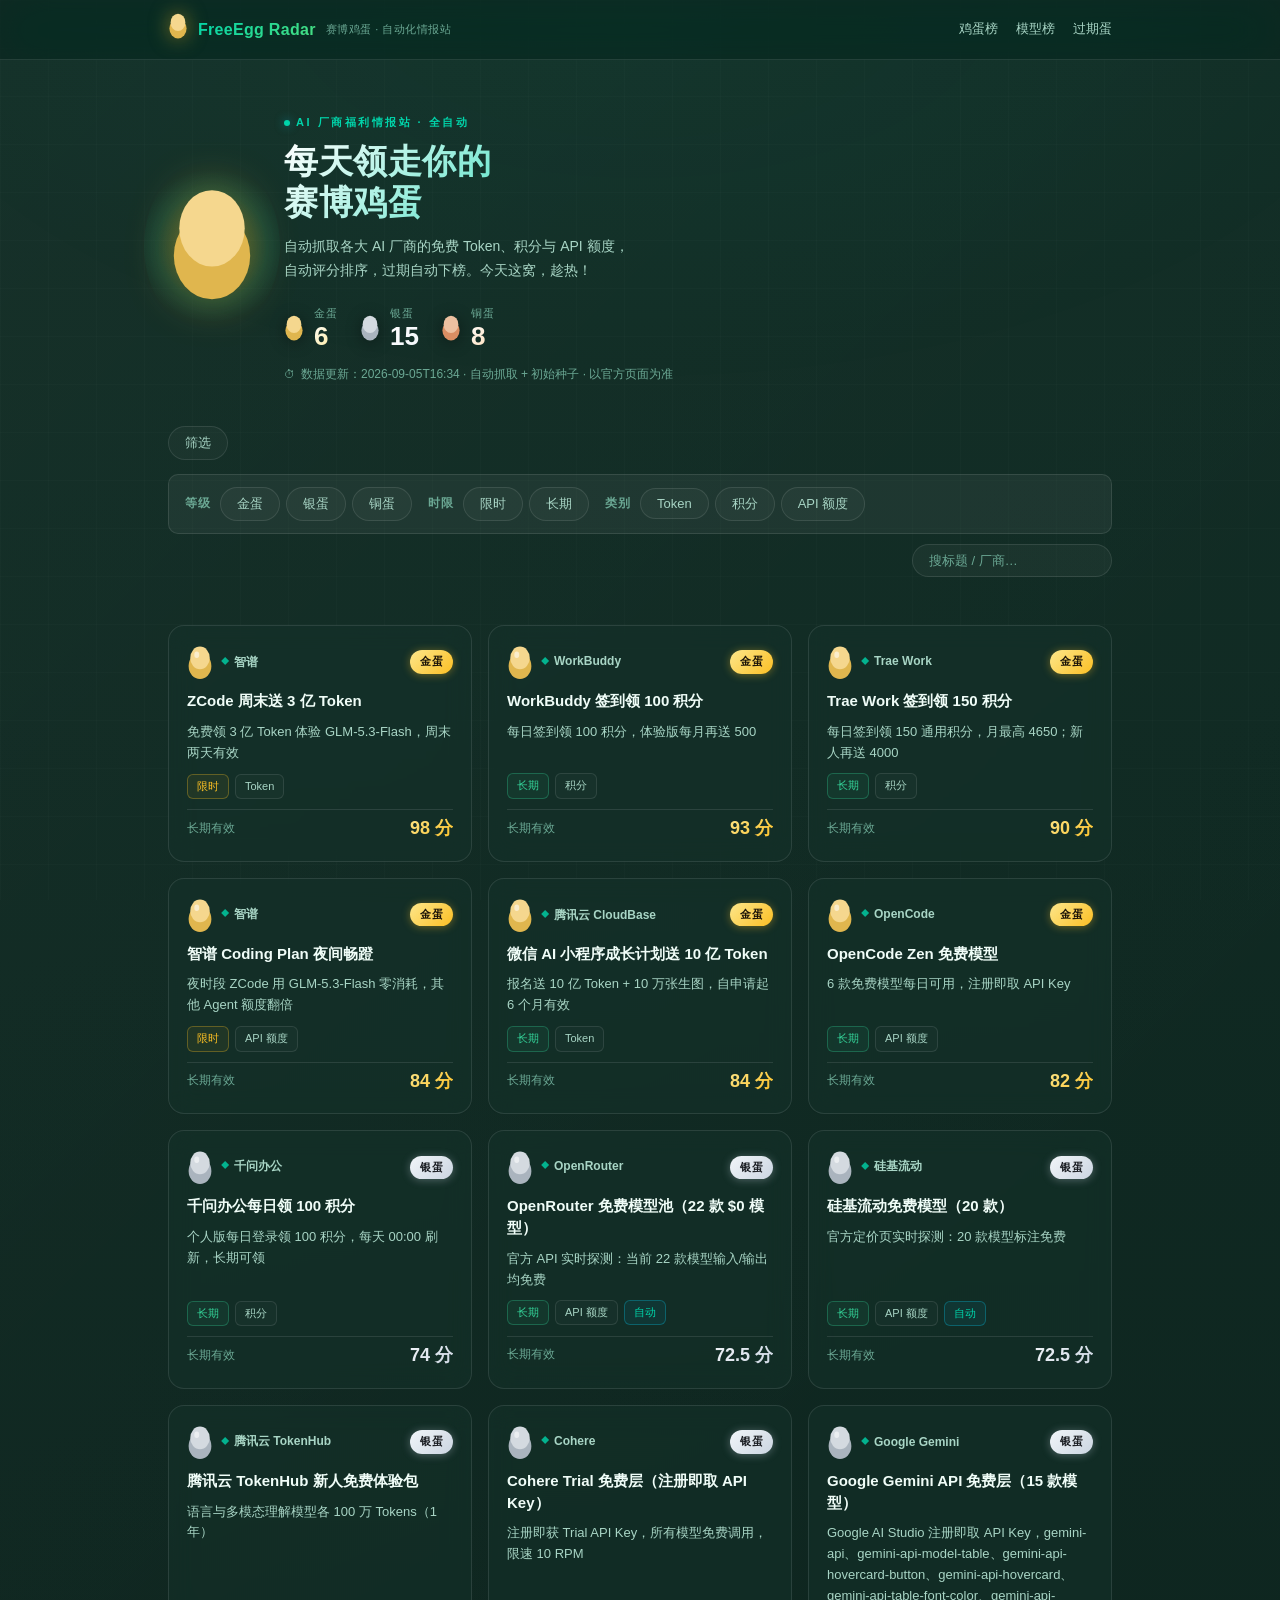
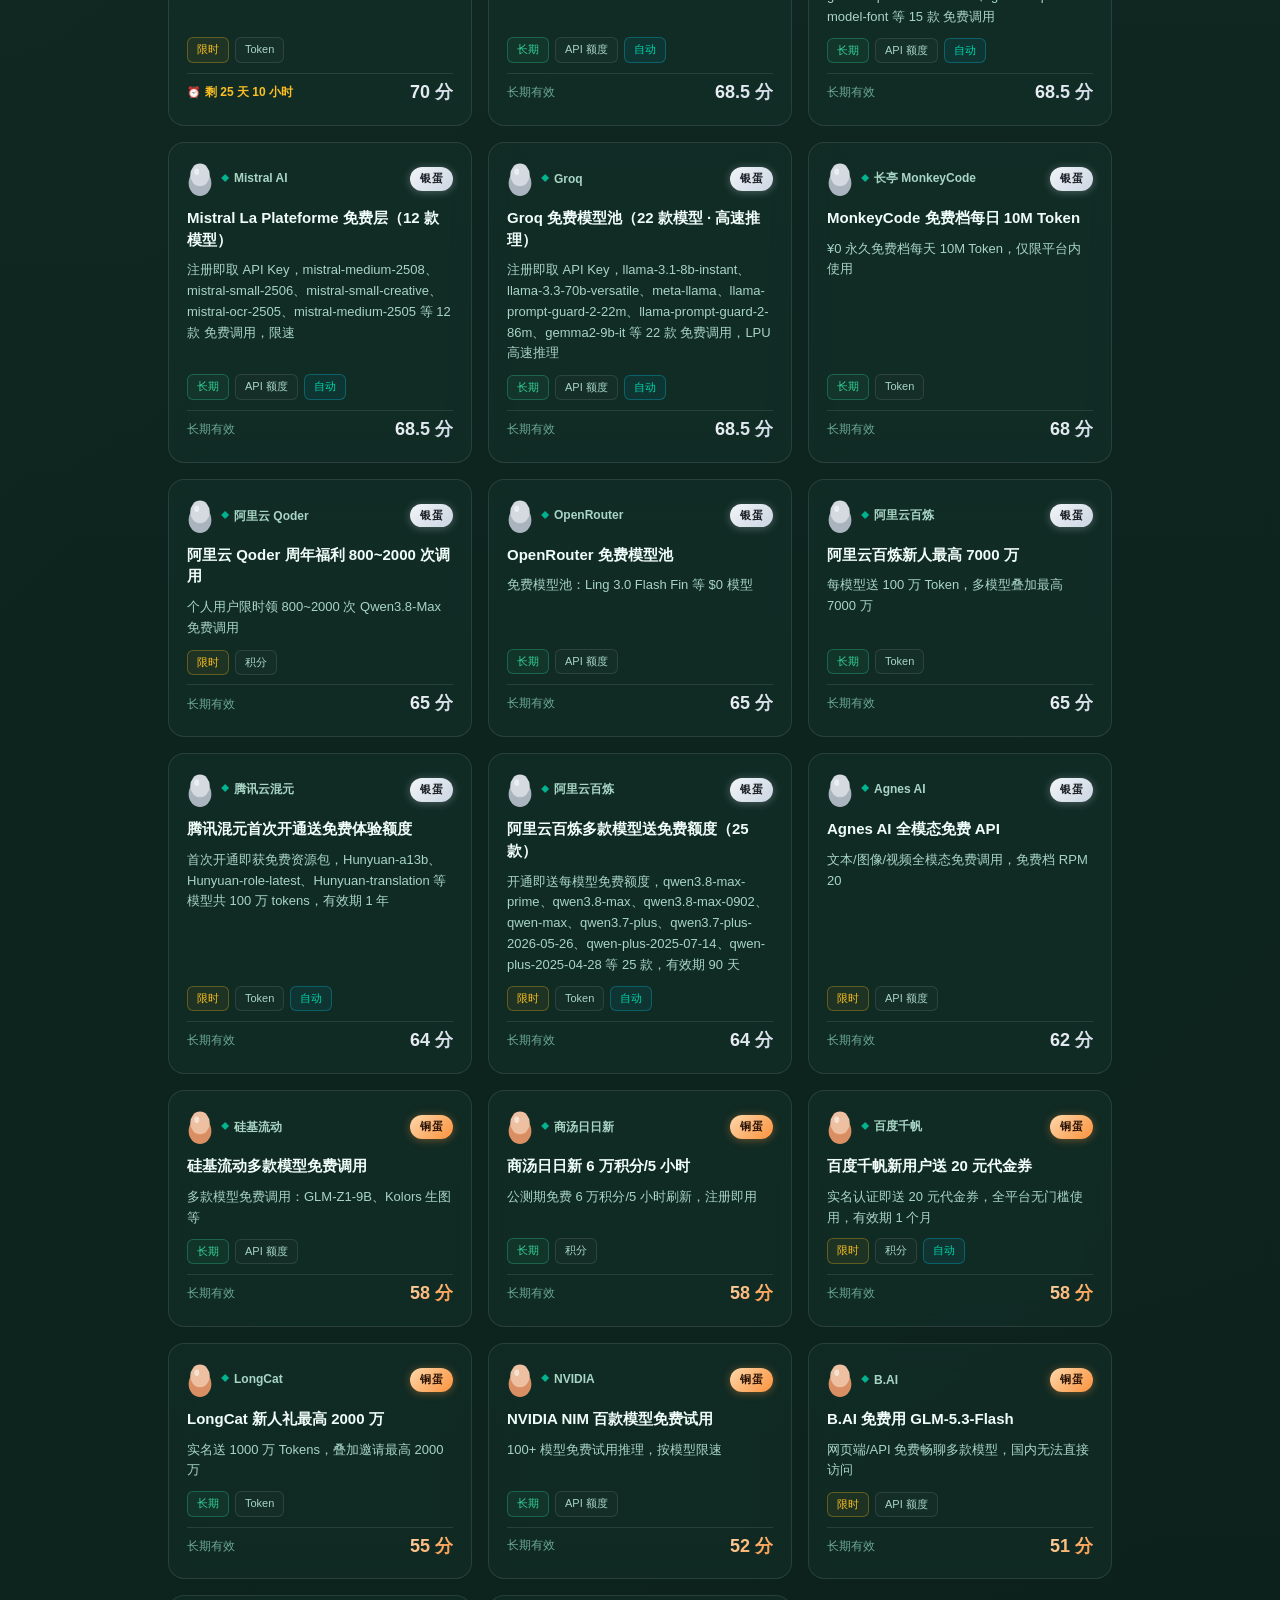
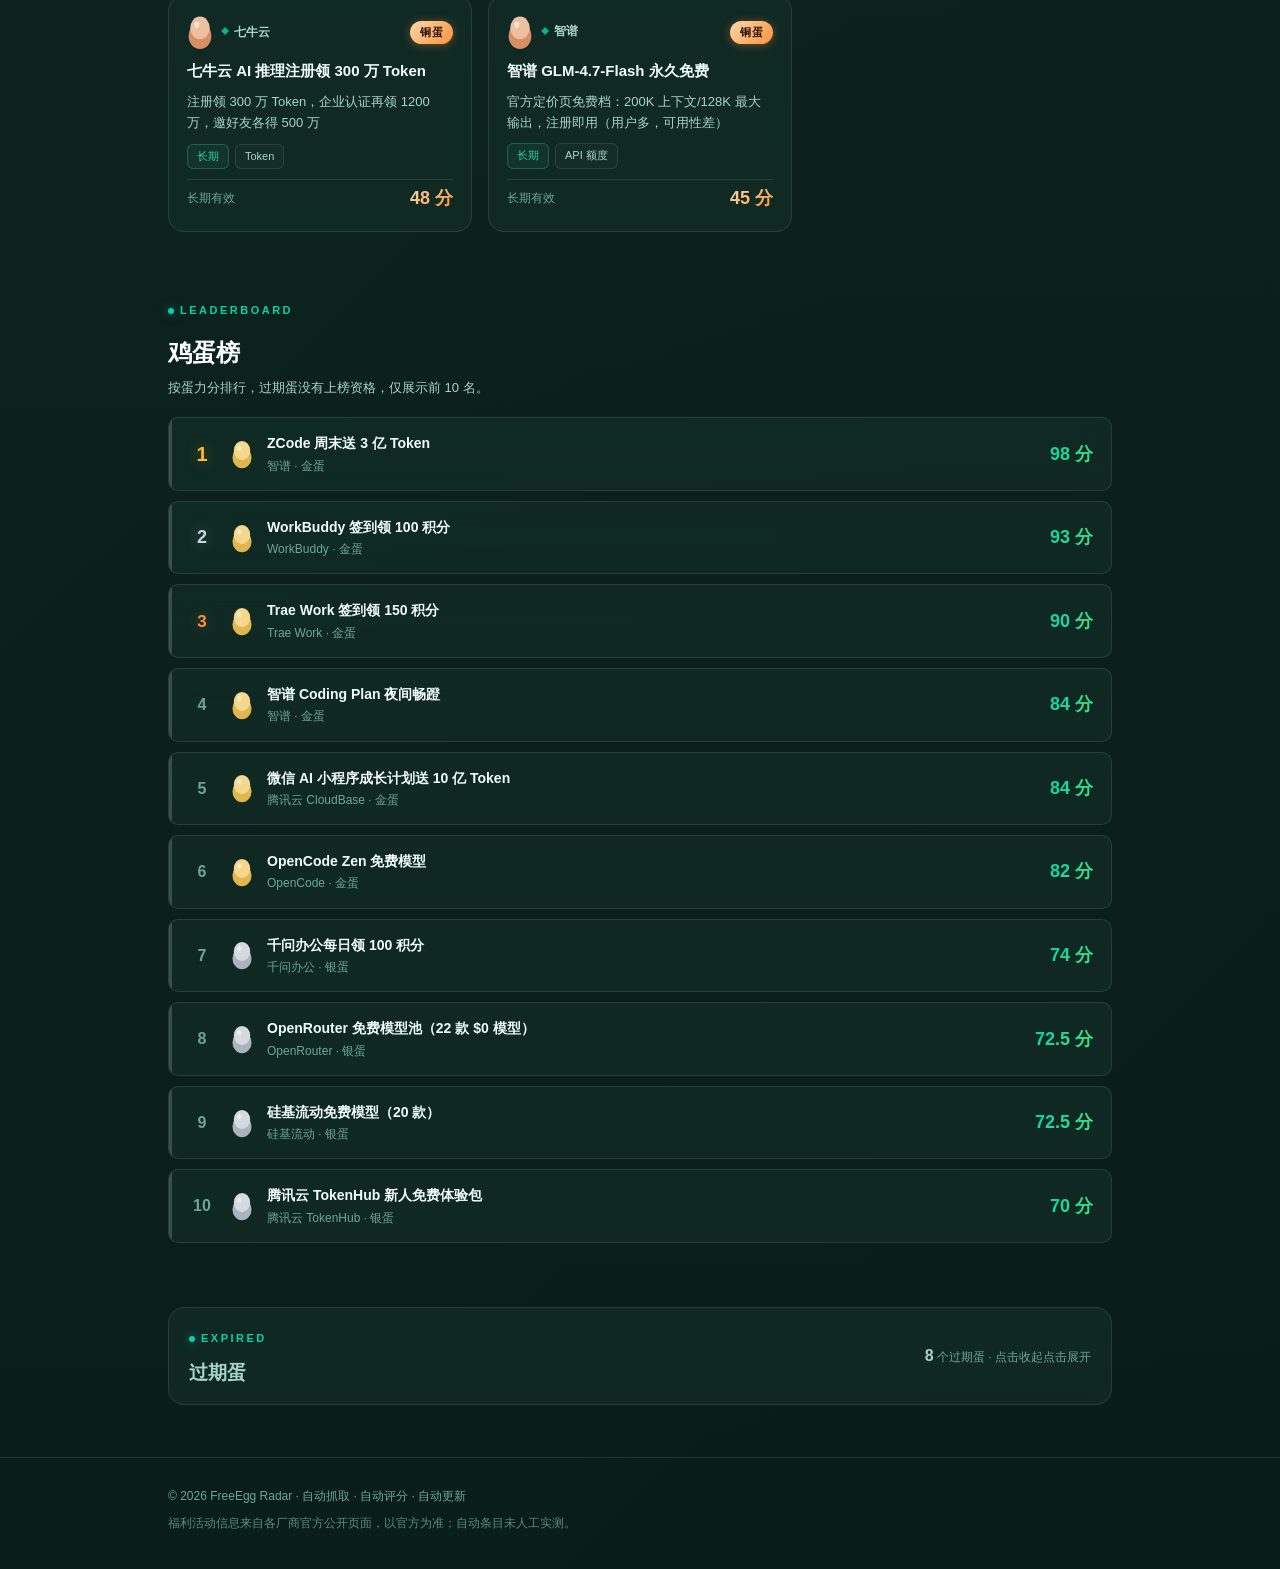
==== commit 122cae65: "update: site/index.html" ====
--- a/site/index.html
+++ b/site/index.html
@@ -7,7 +7,7 @@
 <title>FreeEgg Radar · AI 厂商福利情报站</title>
 <meta name="description" content="自动抓取、自动评分、自动更新的 AI 厂商免费福利情报站：聚合各家免费 Token、积分与 API 额度。">
 <link rel="icon" href="data:image/svg+xml,%3Csvg xmlns='http://www.w3.org/2000/svg' viewBox='0 0 32 44'%3E%3Cellipse cx='16' cy='26' rx='14' ry='16' fill='%23e0b64e'/%3E%3Cellipse cx='16' cy='16' rx='12' ry='14' fill='%23f5d78e'/%3E%3C/svg%3E">
-<link rel="stylesheet" href="css/style.css?v=11">
+<link rel="stylesheet" href="css/style.css?v=12">
 </head>
 <body>
 <a class="skip-link" href="#content">跳到主要内容</a>
@@ -122,6 +122,6 @@
   <img id="lightbox-img" alt="放大查看">
 </div>
 
-<script src="js/app.js?v=11"></script>
+<script src="js/app.js?v=12"></script>
 </body>
 </html>
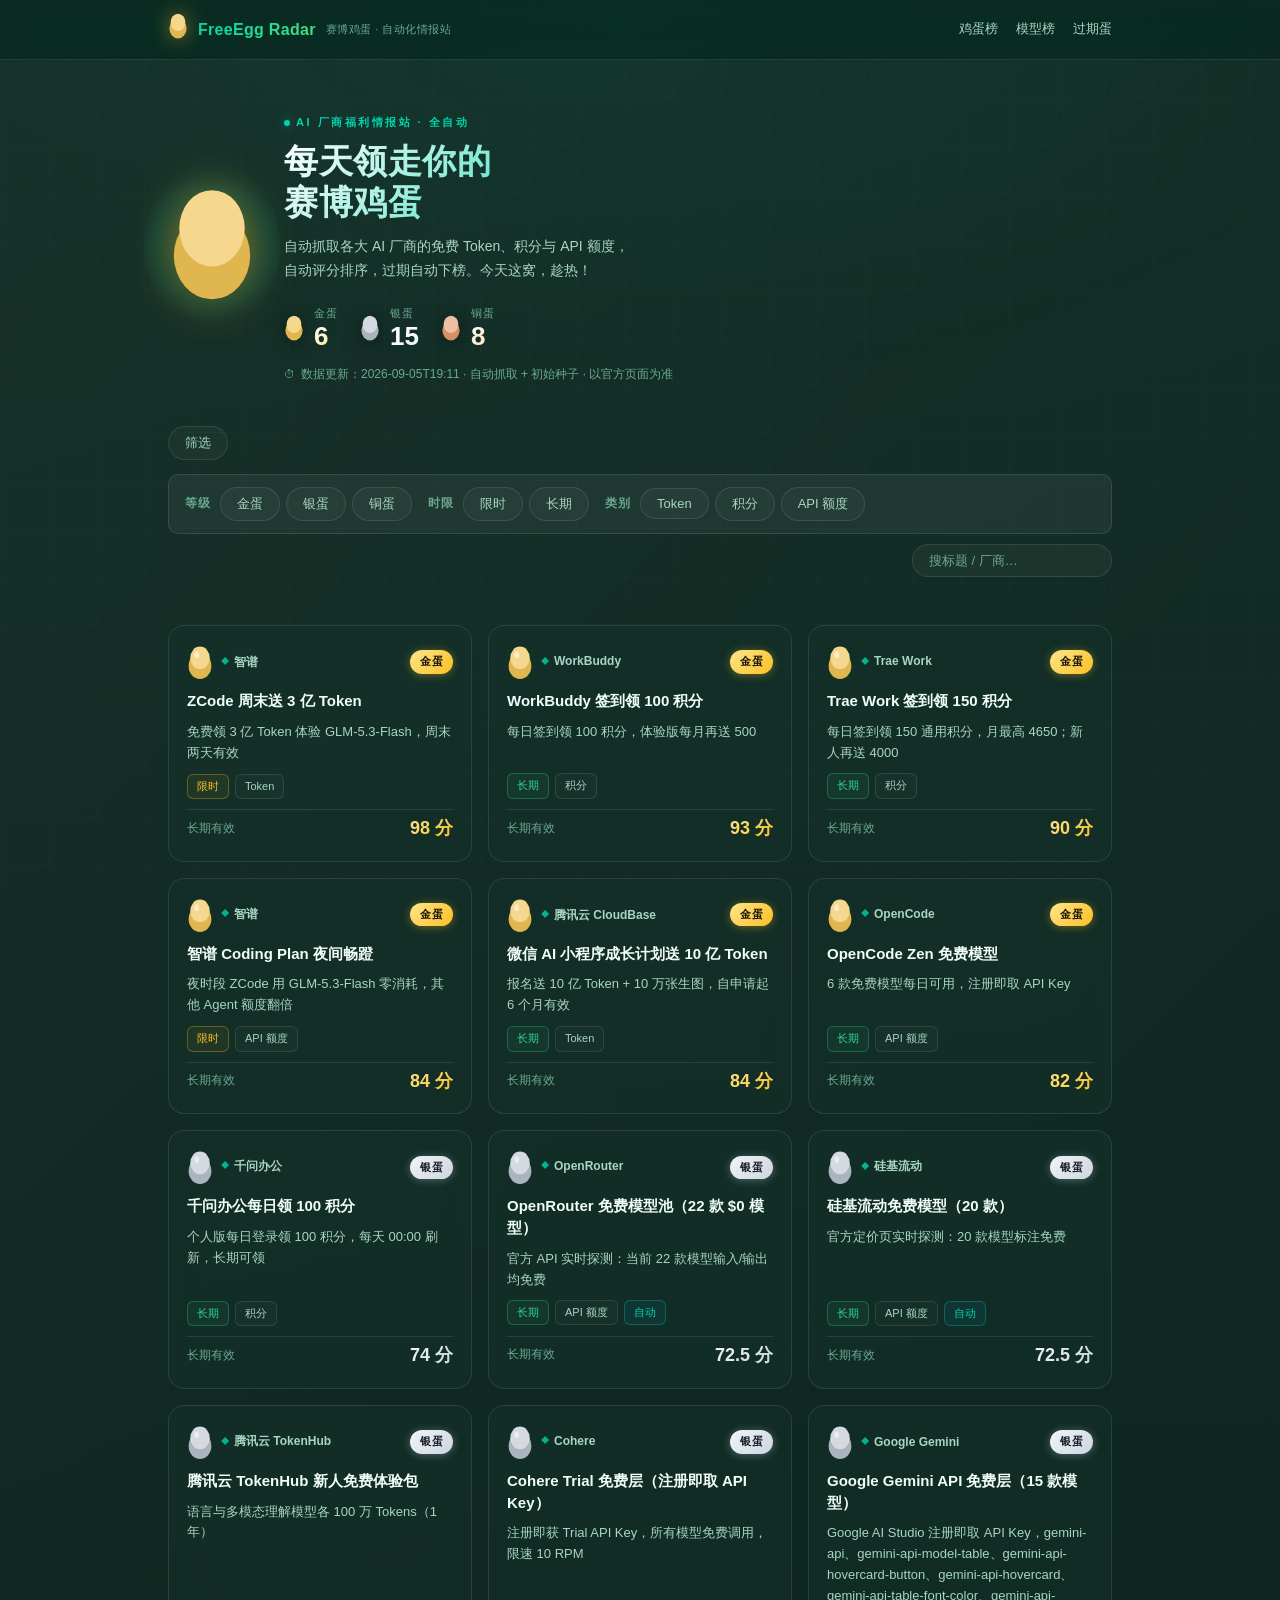
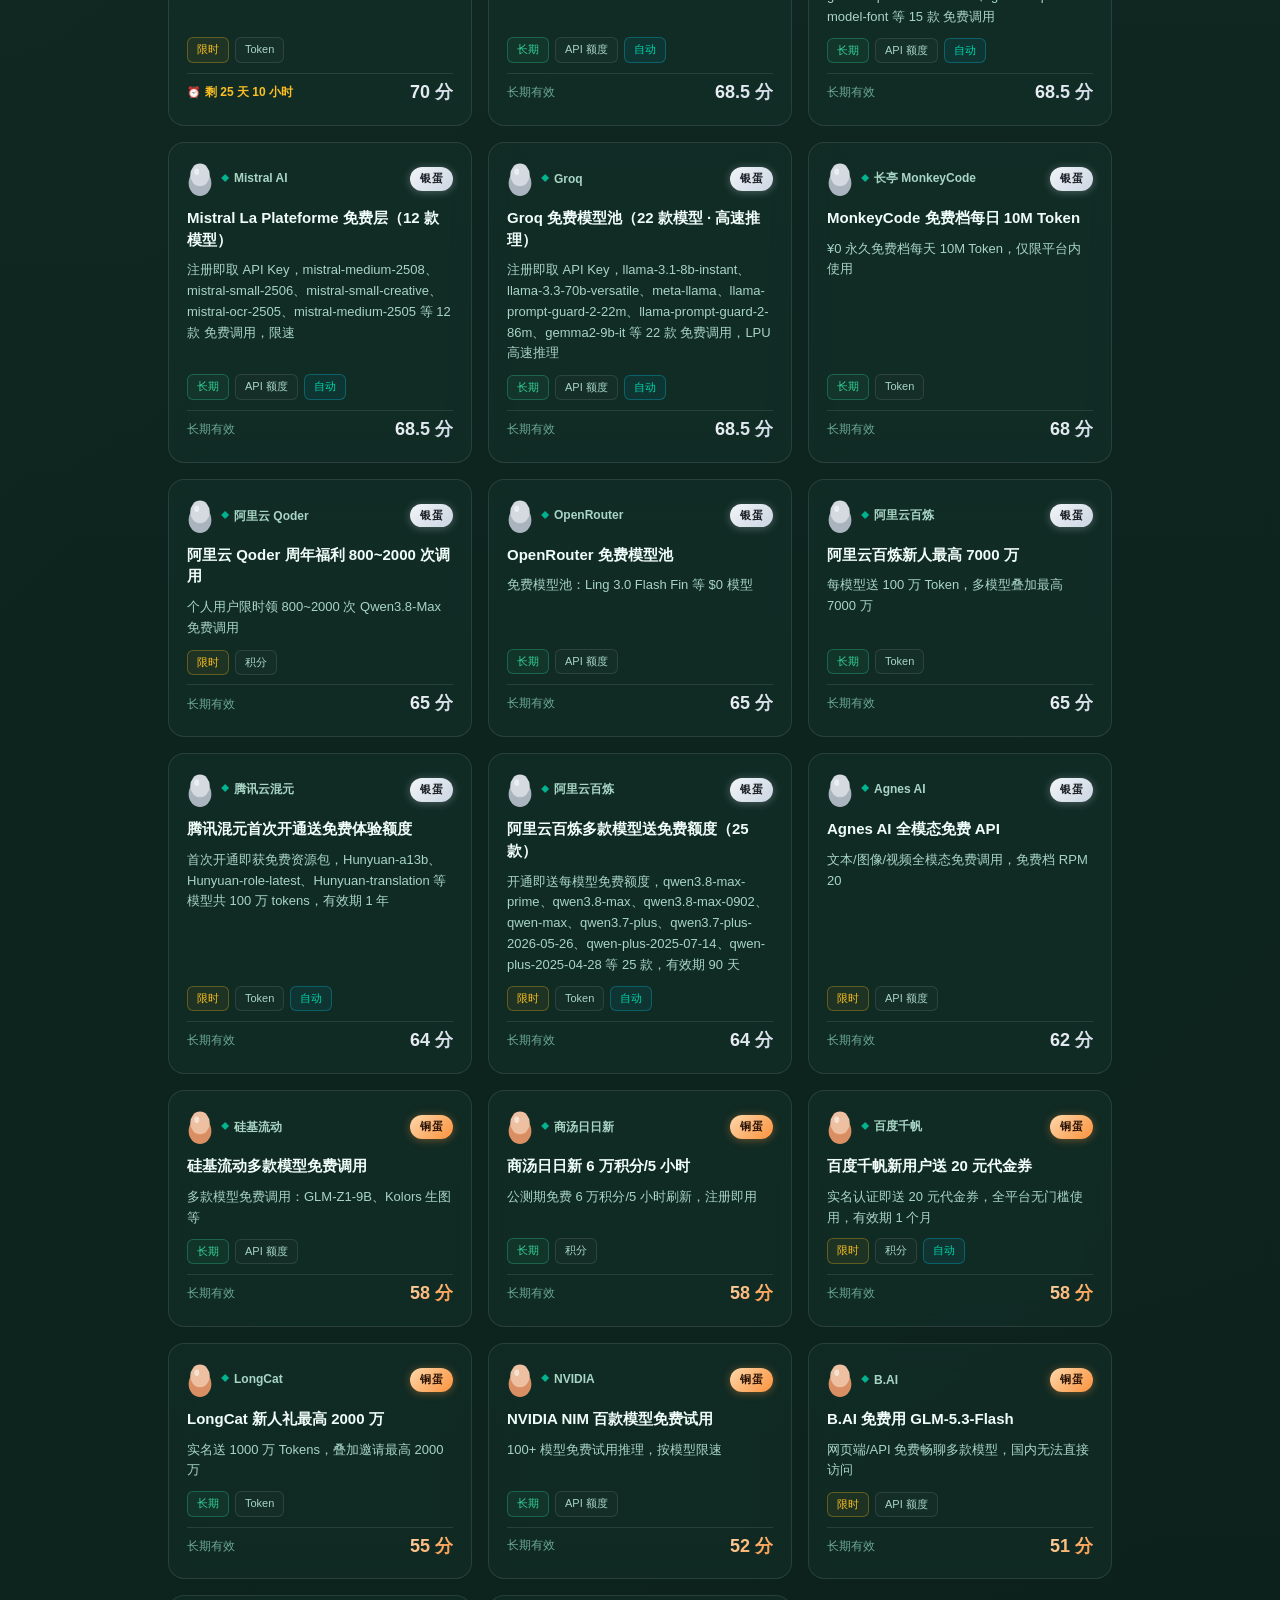
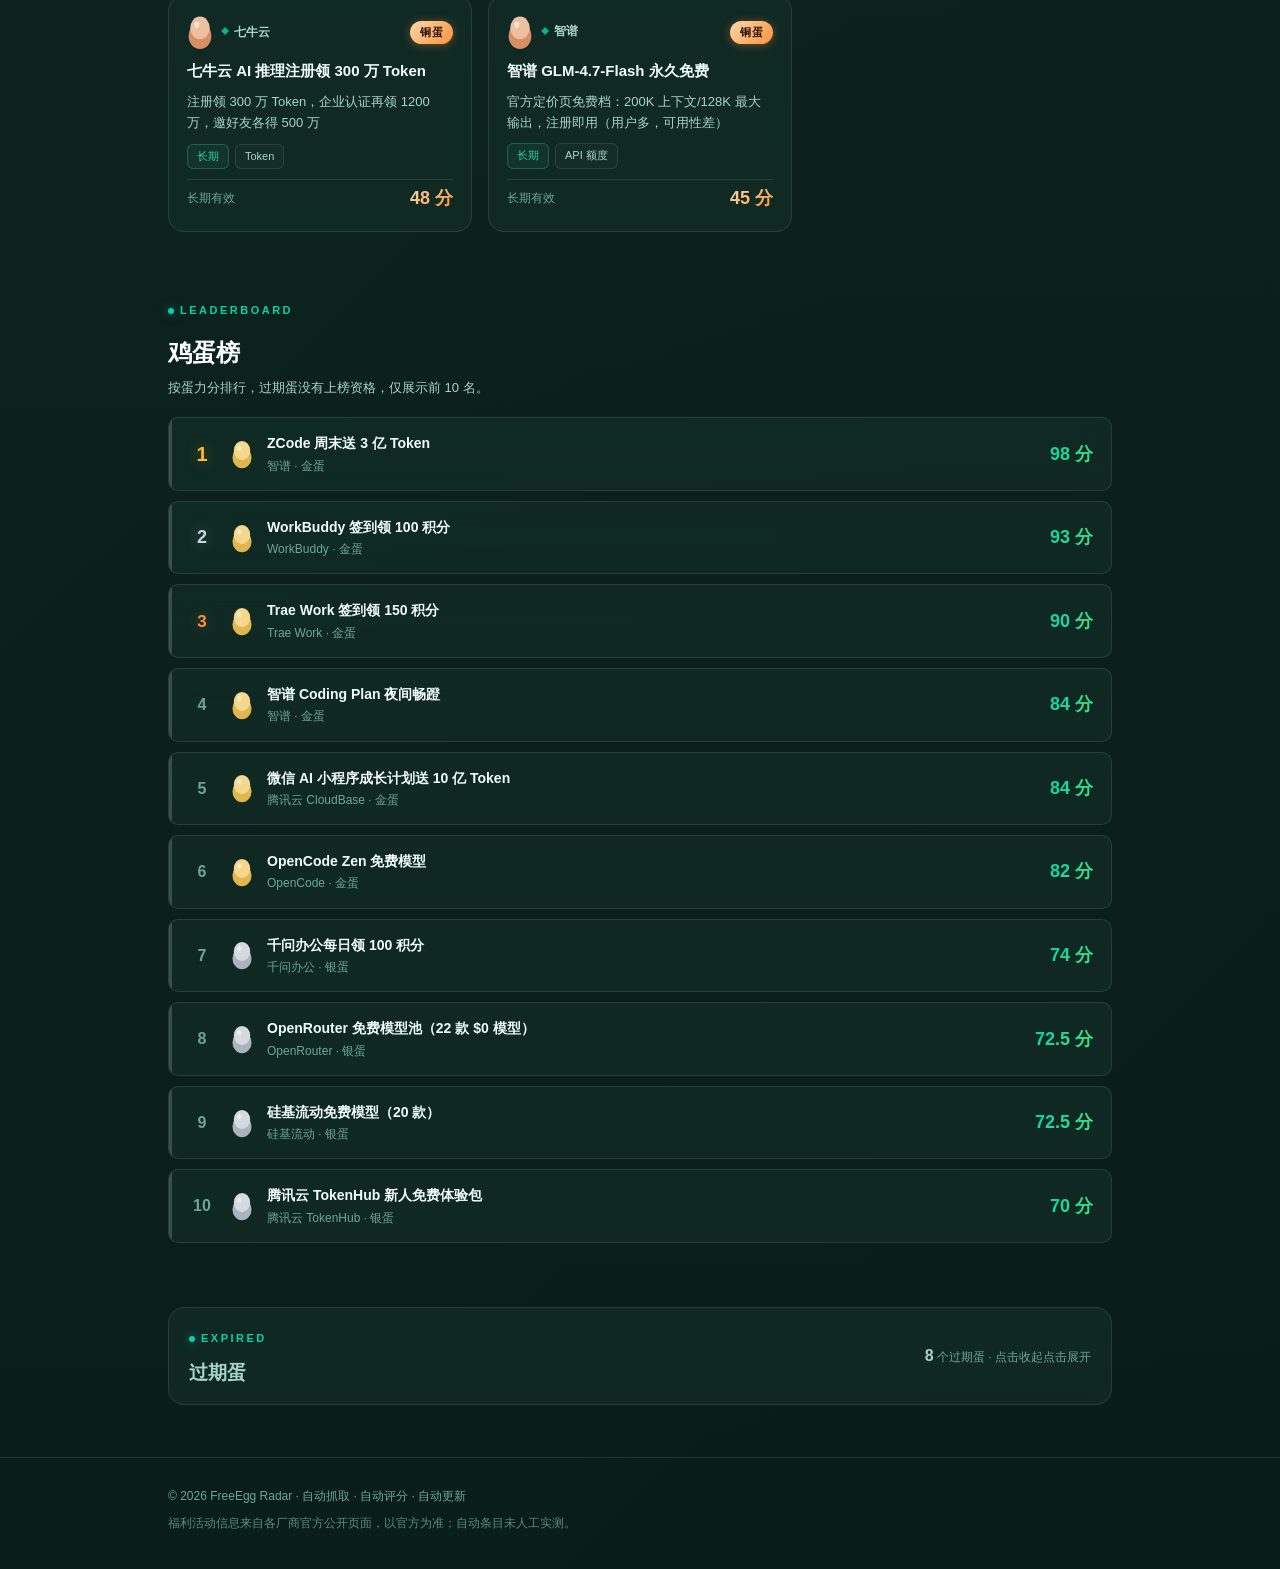
==== commit a00d1962: "update: site/index.html" ====
--- a/site/index.html
+++ b/site/index.html
@@ -7,7 +7,7 @@
 <title>FreeEgg Radar · AI 厂商福利情报站</title>
 <meta name="description" content="自动抓取、自动评分、自动更新的 AI 厂商免费福利情报站：聚合各家免费 Token、积分与 API 额度。">
 <link rel="icon" href="data:image/svg+xml,%3Csvg xmlns='http://www.w3.org/2000/svg' viewBox='0 0 32 44'%3E%3Cellipse cx='16' cy='26' rx='14' ry='16' fill='%23e0b64e'/%3E%3Cellipse cx='16' cy='16' rx='12' ry='14' fill='%23f5d78e'/%3E%3C/svg%3E">
-<link rel="stylesheet" href="css/style.css?v=12">
+<link rel="stylesheet" href="css/style.css?v=13">
 </head>
 <body>
 <a class="skip-link" href="#content">跳到主要内容</a>
@@ -122,6 +122,6 @@
   <img id="lightbox-img" alt="放大查看">
 </div>
 
-<script src="js/app.js?v=12"></script>
+<script src="js/app.js?v=13"></script>
 </body>
 </html>
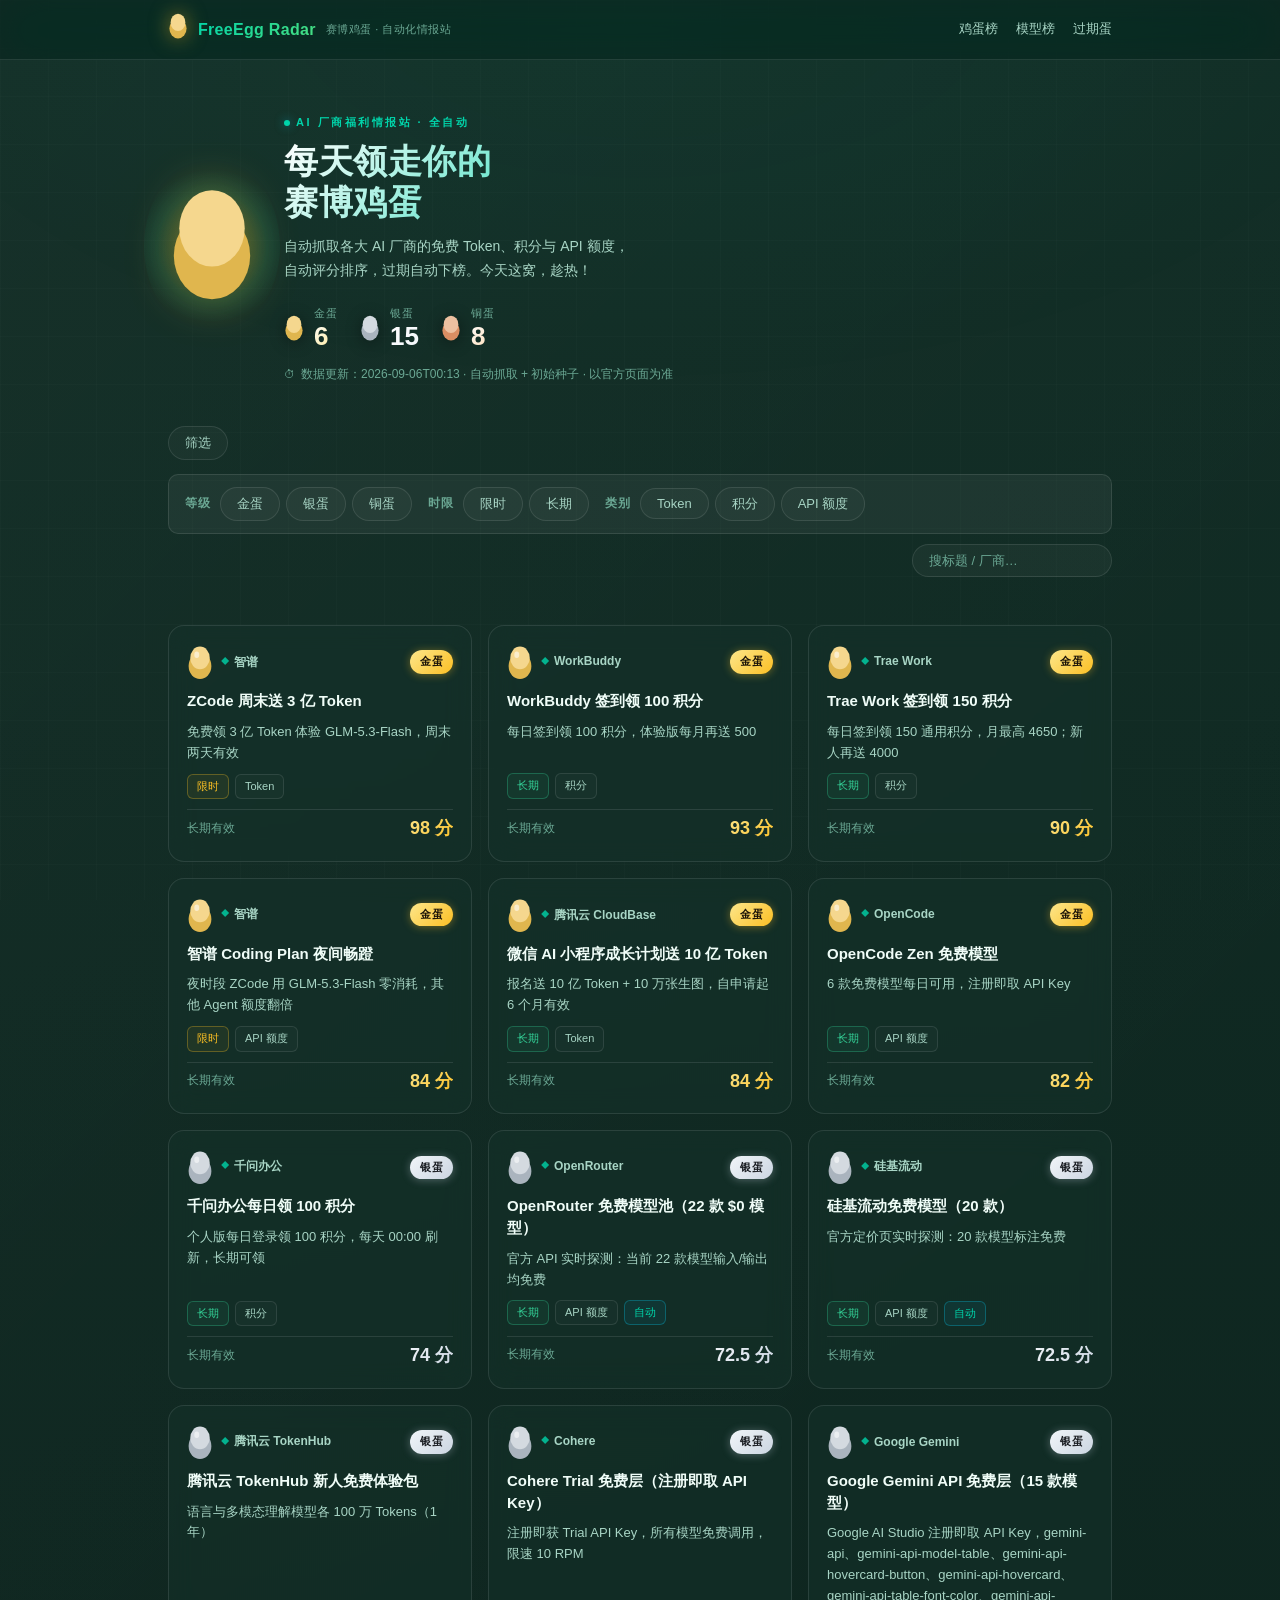
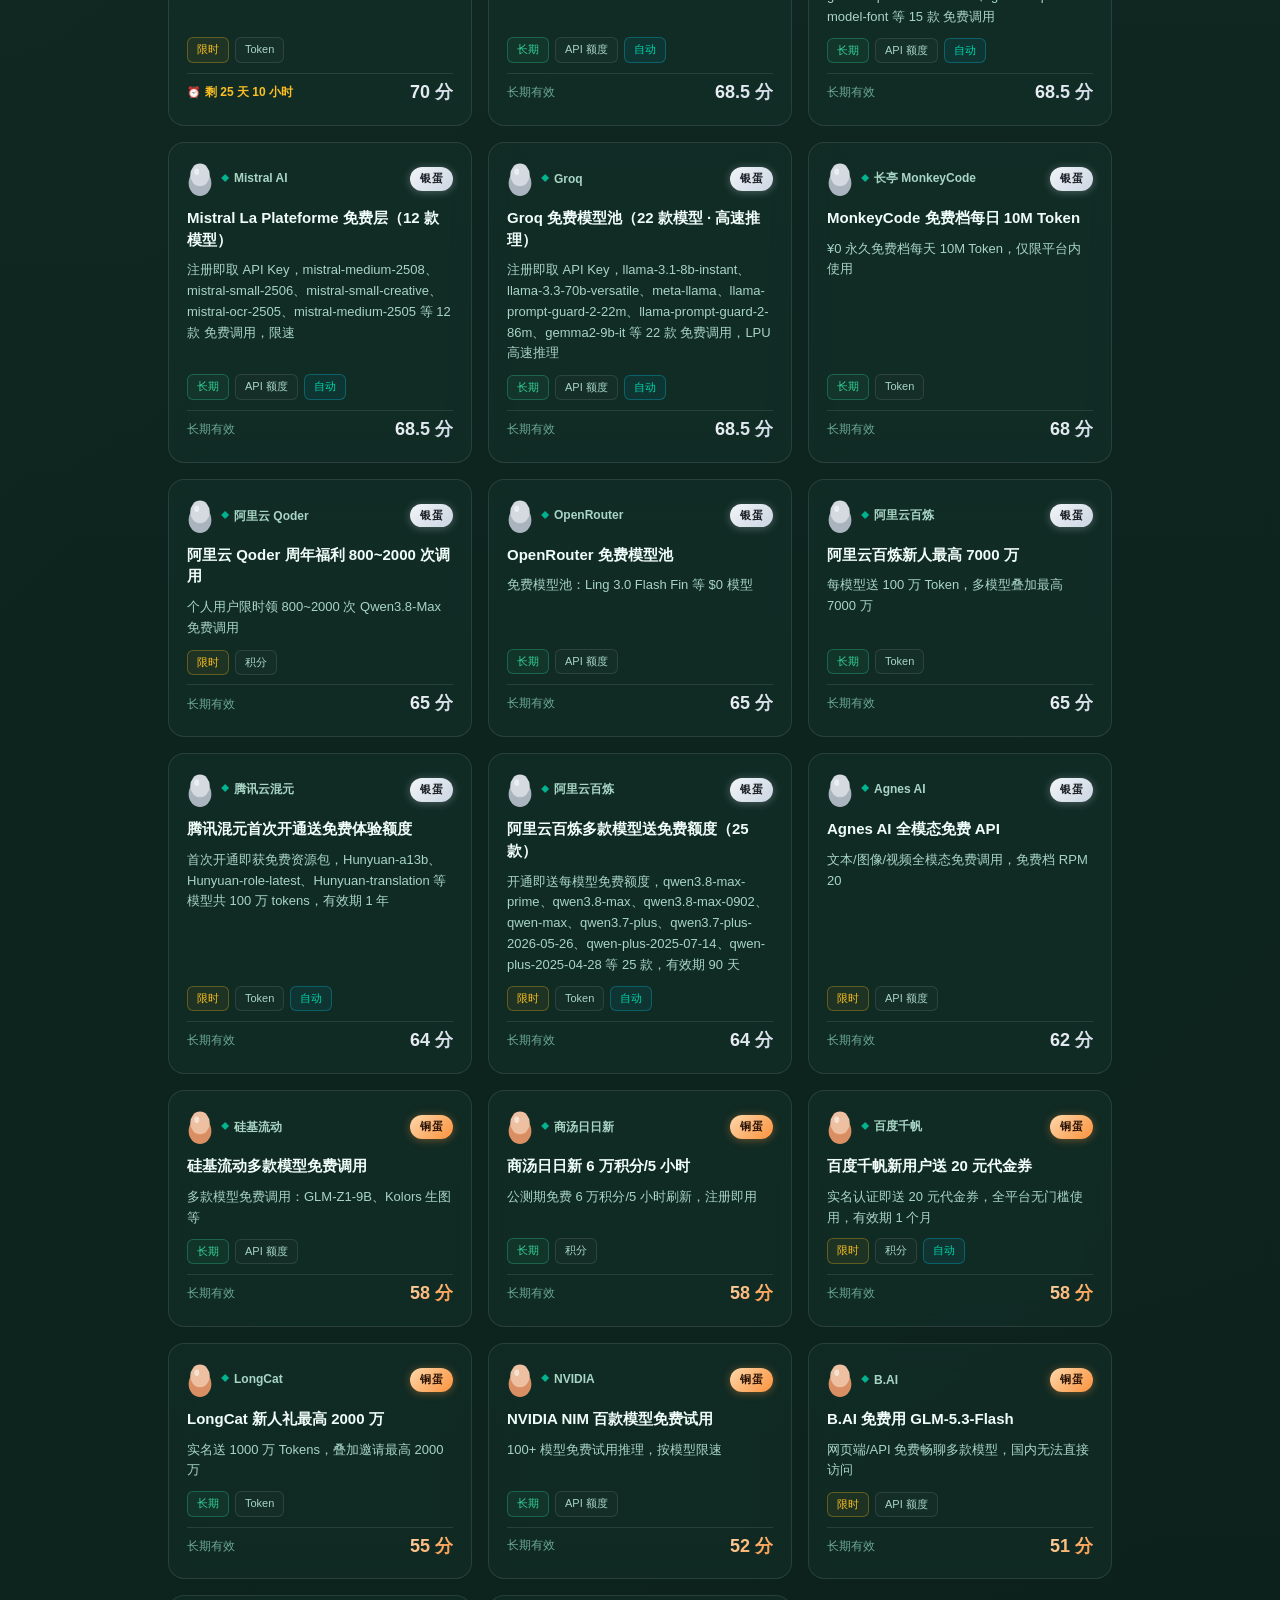
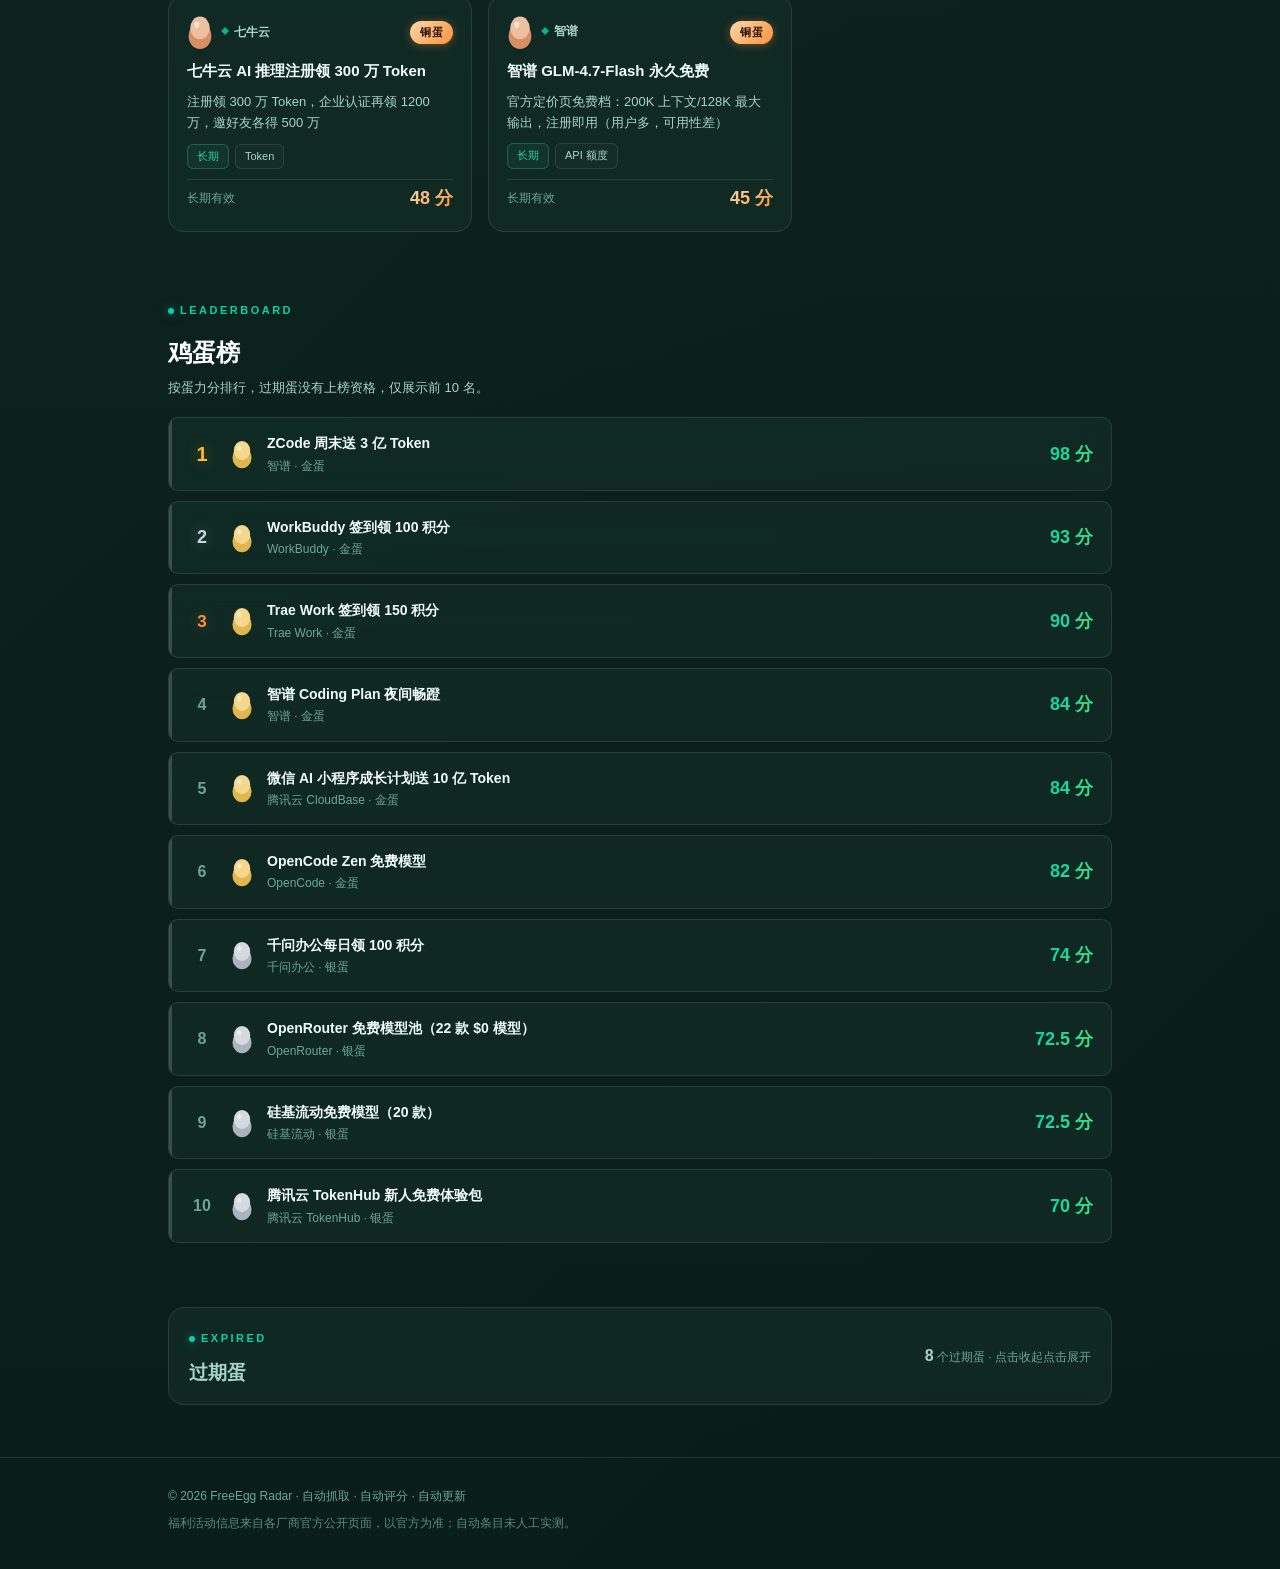
==== commit d39bc373: "update: site/index.html" ====
--- a/site/index.html
+++ b/site/index.html
@@ -7,7 +7,7 @@
 <title>FreeEgg Radar · AI 厂商福利情报站</title>
 <meta name="description" content="自动抓取、自动评分、自动更新的 AI 厂商免费福利情报站：聚合各家免费 Token、积分与 API 额度。">
 <link rel="icon" href="data:image/svg+xml,%3Csvg xmlns='http://www.w3.org/2000/svg' viewBox='0 0 32 44'%3E%3Cellipse cx='16' cy='26' rx='14' ry='16' fill='%23e0b64e'/%3E%3Cellipse cx='16' cy='16' rx='12' ry='14' fill='%23f5d78e'/%3E%3C/svg%3E">
-<link rel="stylesheet" href="css/style.css?v=13">
+<link rel="stylesheet" href="css/style.css?v=14">
 </head>
 <body>
 <a class="skip-link" href="#content">跳到主要内容</a>
@@ -122,6 +122,6 @@
   <img id="lightbox-img" alt="放大查看">
 </div>
 
-<script src="js/app.js?v=13"></script>
+<script src="js/app.js?v=14"></script>
 </body>
 </html>
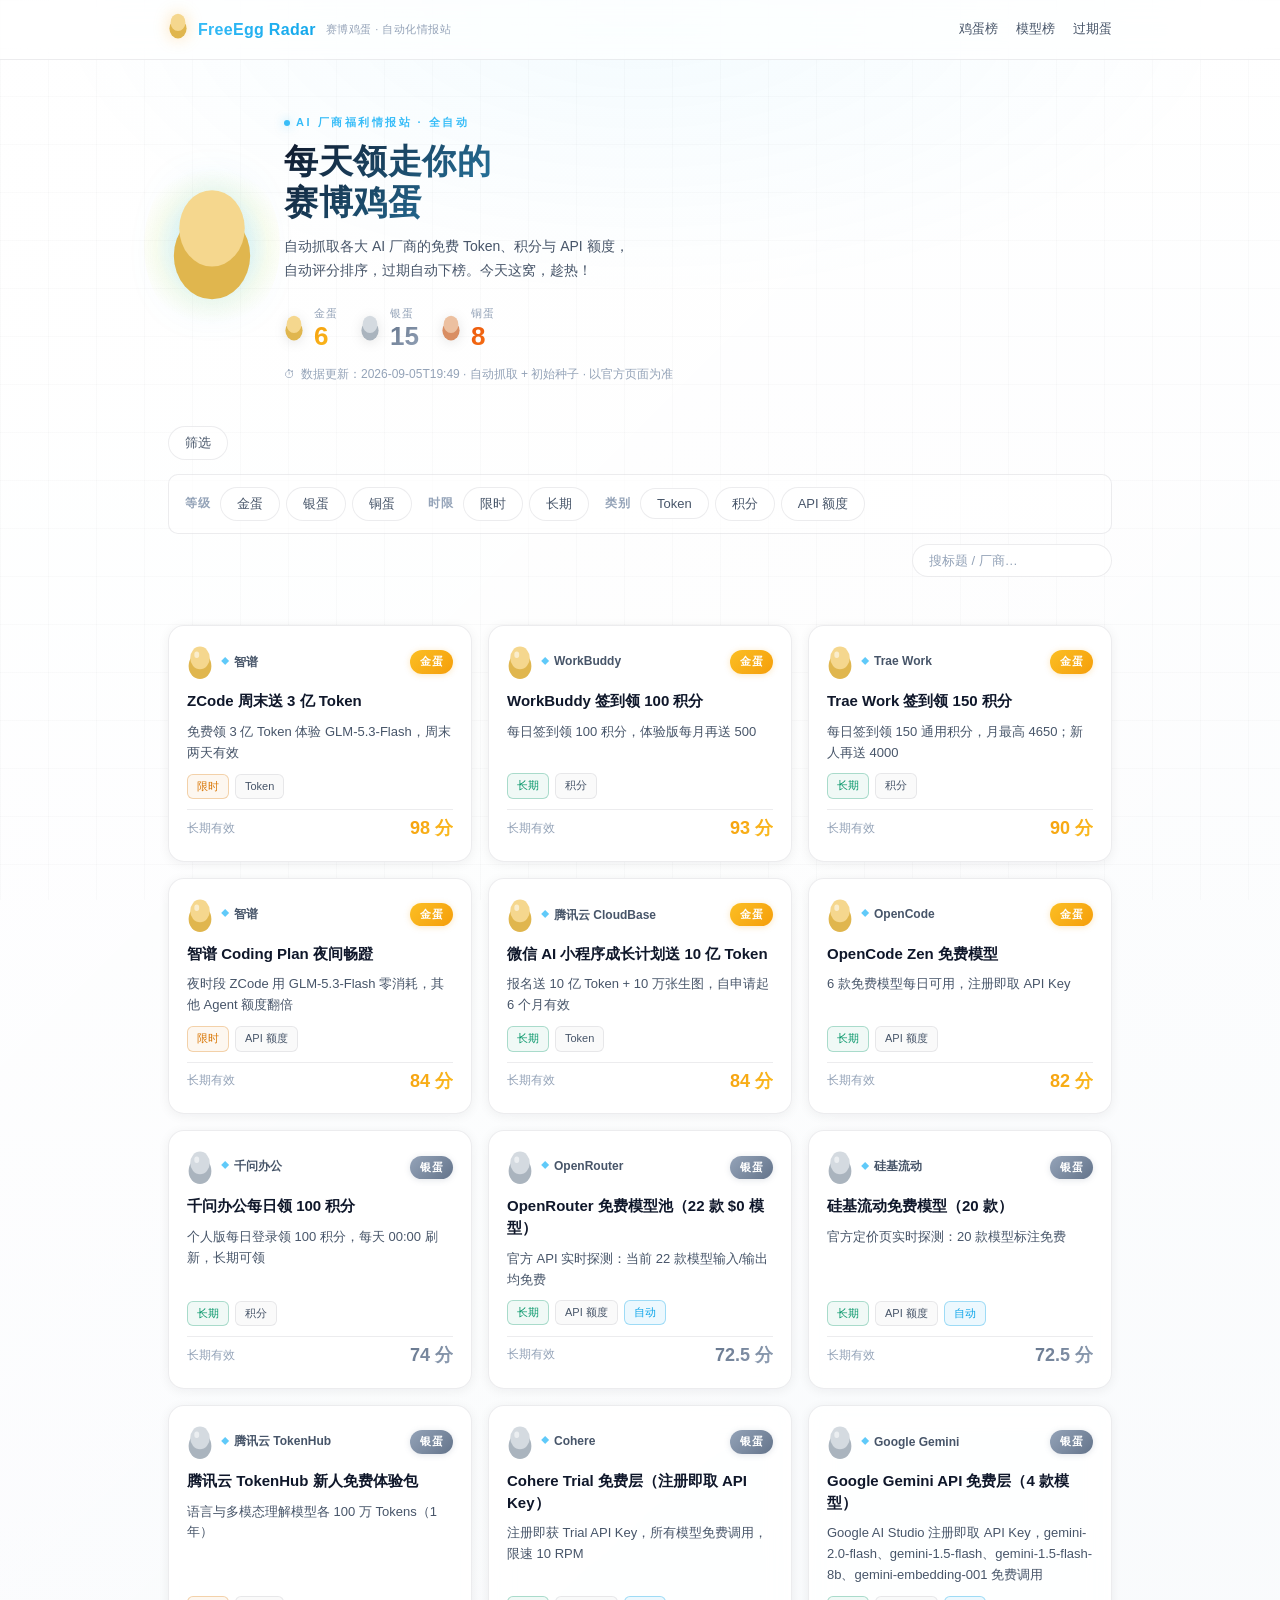
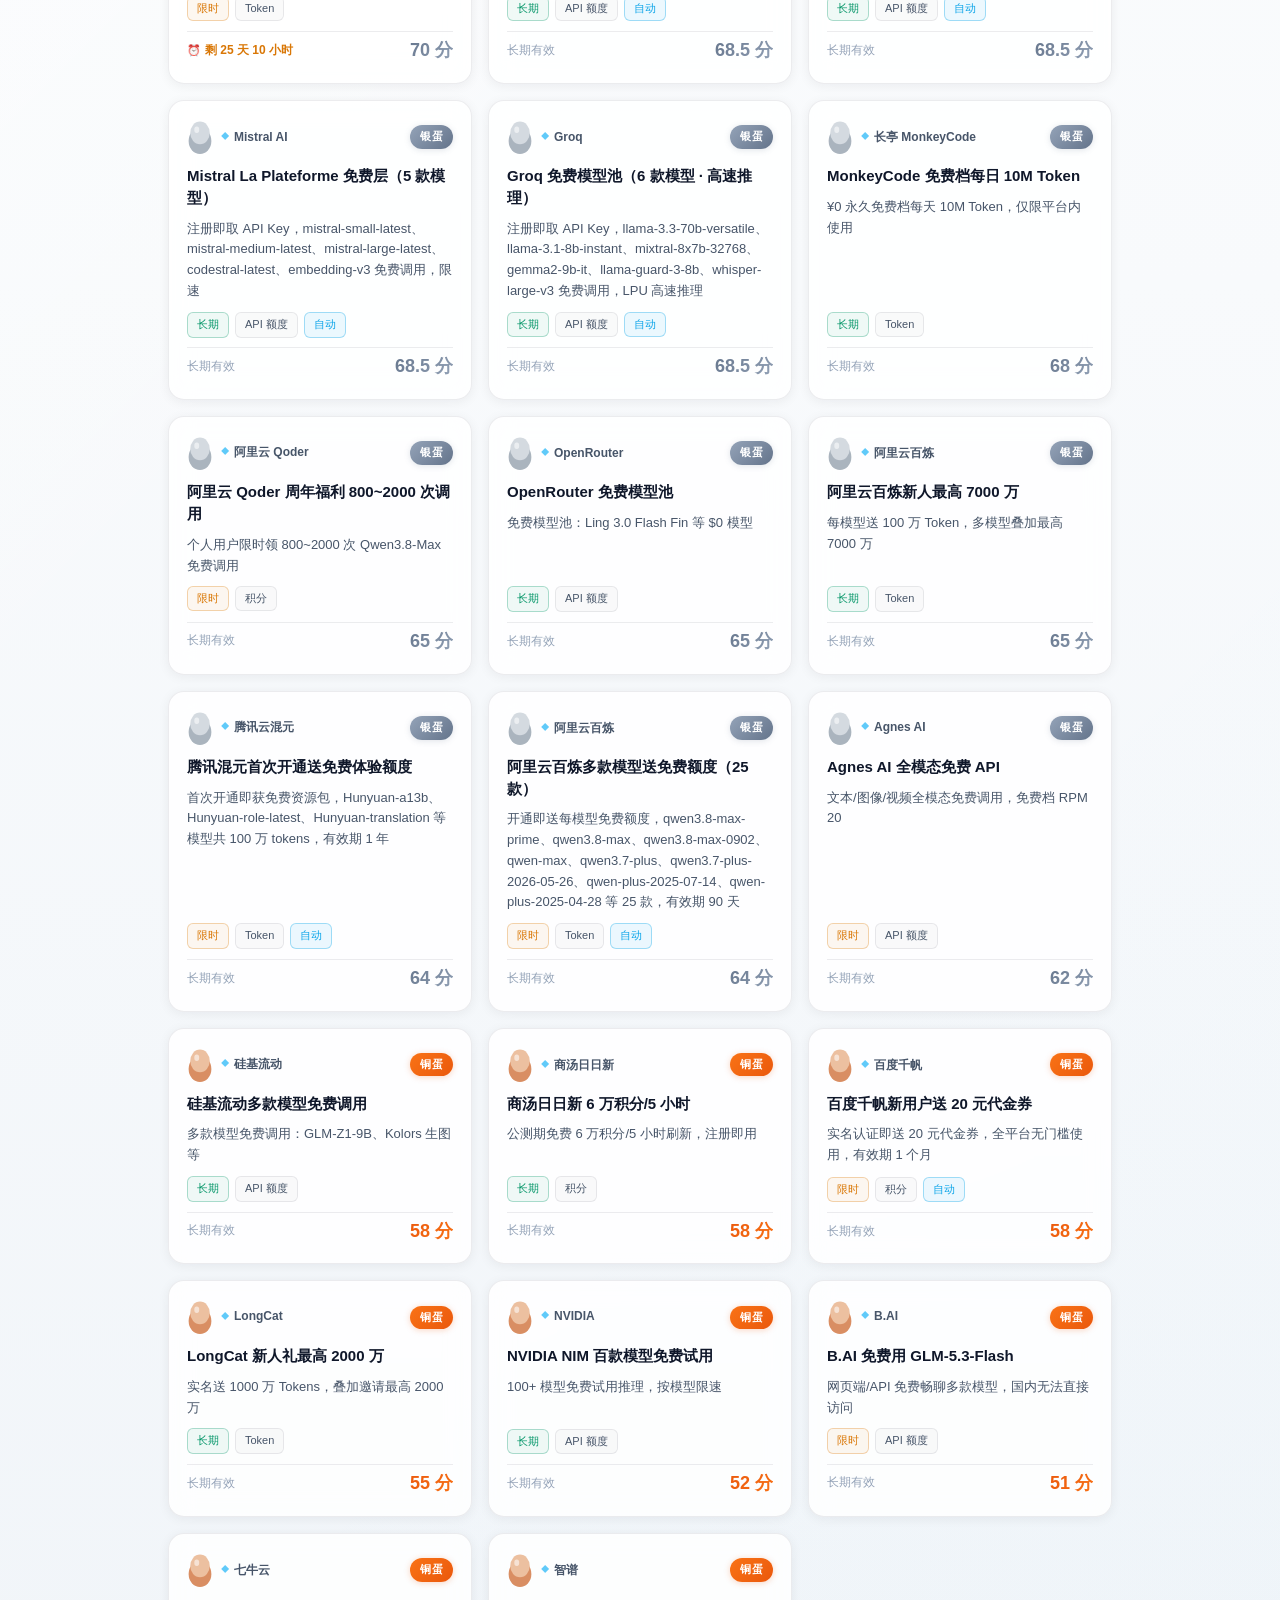
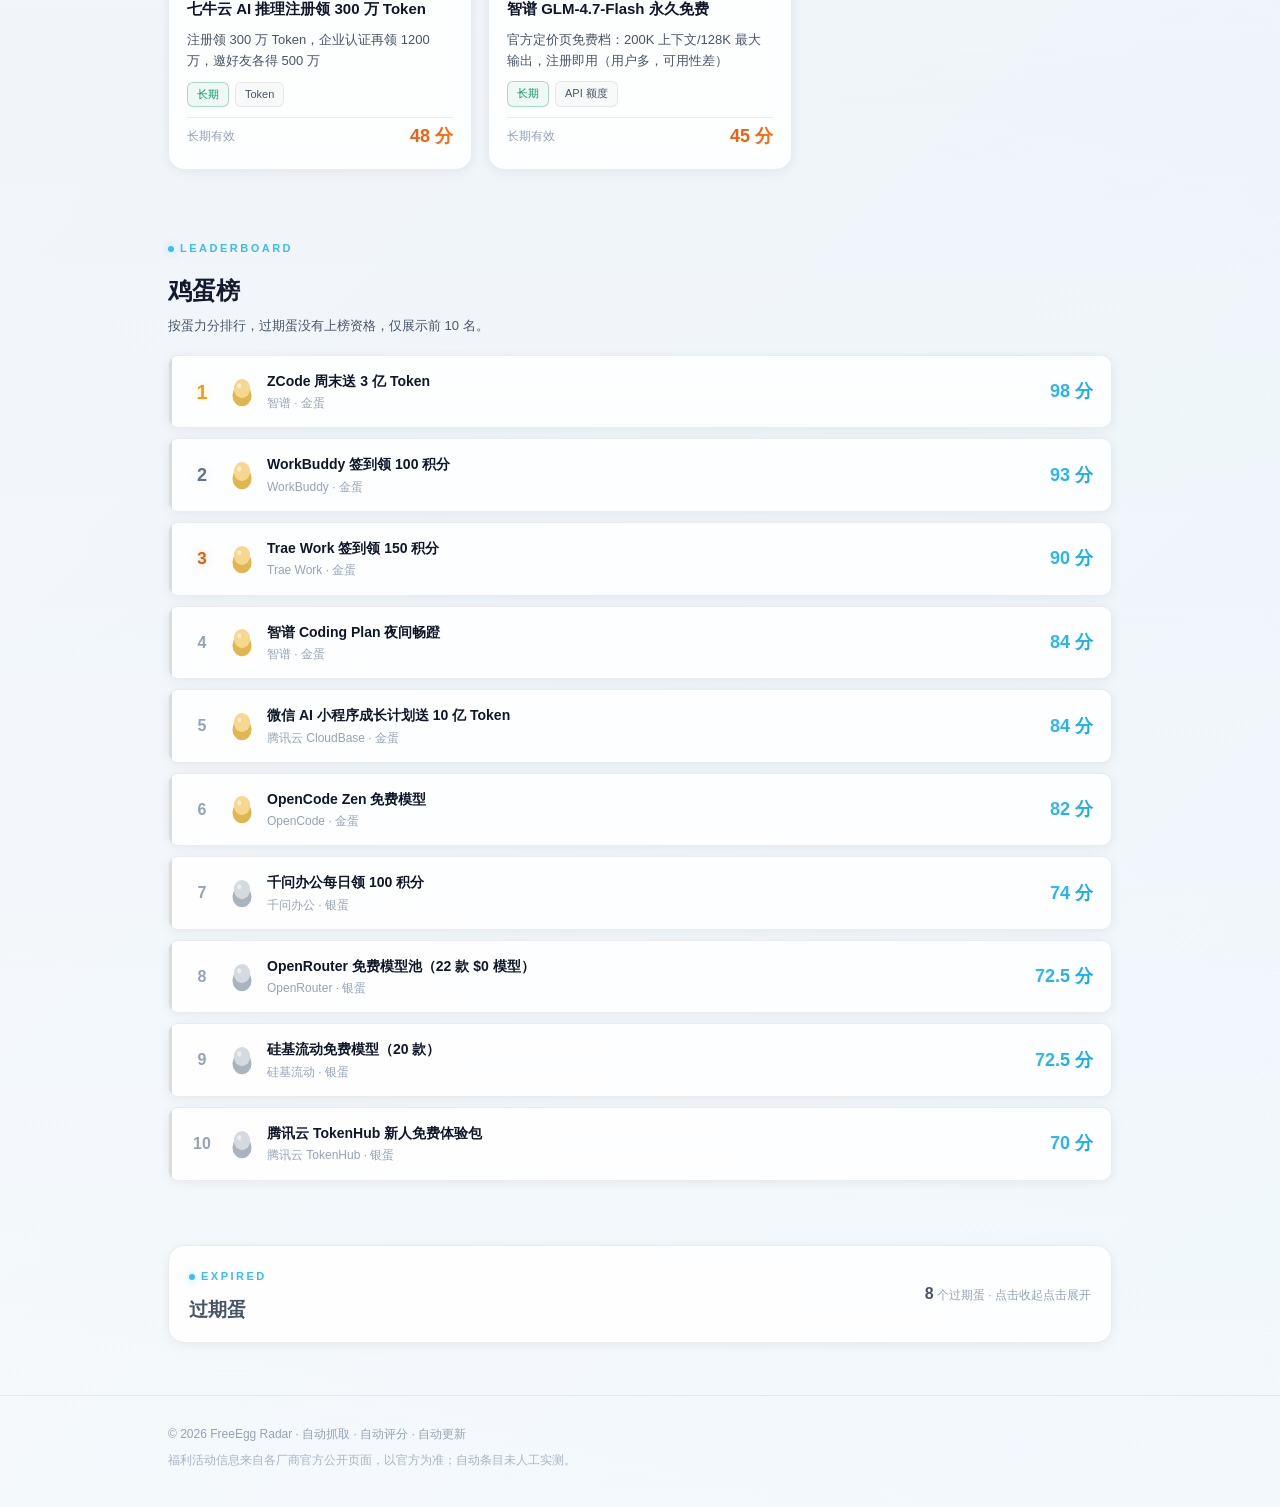
==== commit 9b52b38c: "update: site/index.html" ====
--- a/site/index.html
+++ b/site/index.html
@@ -7,7 +7,7 @@
 <title>FreeEgg Radar · AI 厂商福利情报站</title>
 <meta name="description" content="自动抓取、自动评分、自动更新的 AI 厂商免费福利情报站：聚合各家免费 Token、积分与 API 额度。">
 <link rel="icon" href="data:image/svg+xml,%3Csvg xmlns='http://www.w3.org/2000/svg' viewBox='0 0 32 44'%3E%3Cellipse cx='16' cy='26' rx='14' ry='16' fill='%23e0b64e'/%3E%3Cellipse cx='16' cy='16' rx='12' ry='14' fill='%23f5d78e'/%3E%3C/svg%3E">
-<link rel="stylesheet" href="css/style.css?v=14">
+<link rel="stylesheet" href="css/style.css?v=15">
 </head>
 <body>
 <a class="skip-link" href="#content">跳到主要内容</a>
@@ -31,6 +31,7 @@
 
 <main id="content">
   <section class="hero">
+    <div class="hero-curve" aria-hidden="true"></div>
     <div class="container hero-inner">
       <div class="hero-logo" aria-hidden="true">
         <svg width="88" height="120" viewBox="0 0 32 44" fill="none"><ellipse cx="16" cy="27" rx="14" ry="16" fill="#e0b64e"/><ellipse cx="16" cy="17" rx="12" ry="14" fill="#f5d78e"/></svg>
@@ -122,6 +123,6 @@
   <img id="lightbox-img" alt="放大查看">
 </div>
 
-<script src="js/app.js?v=14"></script>
+<script src="js/app.js?v=15"></script>
 </body>
 </html>
--- a/site/css/style.css
+++ b/site/css/style.css
@@ -1,39 +1,41 @@
-/* FreeEgg Radar 样式 v6：青绿智能生态风 · 玻璃拟态 · 极光渐变 */
+/* FreeEgg Radar 样式 v13：极简未来风 · 纯净白 · 雾银白主色 · 亮天蓝点缀 */
 :root {
-  --bg: #0d241e;
-  --bg-2: #102e26;
-  --card: rgba(20, 50, 42, 0.55);
-  --card-solid: #14322a;
-  --card-hover: rgba(26, 60, 50, 0.7);
-  --border: rgba(255, 255, 255, 0.1);
-  --border-strong: rgba(255, 255, 255, 0.18);
-  --text: #f0fdf8;
-  --text-dim: #a8d5c5;
-  --text-faint: #6ba894;
-
-  /* 青绿智能生态主色 */
-  --neon-cyan: #00d4aa;
-  --neon-green: #4ade80;
-  --neon-emerald: #10b981;
-  --amber: #fbbf24;
-  --amber-bright: #fde68a;
-
-  /* 金/银/铜蛋 */
-  --gold: #fbbf24;
-  --gold-bright: #fde68a;
-  --gold-glow: rgba(251, 191, 36, 0.4);
-  --silver: #cbd5e1;
-  --silver-bright: #f1f5f9;
-  --silver-glow: rgba(203, 213, 225, 0.35);
-  --copper: #fb923c;
-  --copper-bright: #fed7aa;
-  --copper-glow: rgba(251, 146, 60, 0.4);
-
-  --accent: var(--neon-cyan);
-  --accent-2: var(--neon-green);
+  /* 极简未来风配色 */
+  --bg: #f8fafc;
+  --bg-2: #f1f5f9;
+  --card: rgba(255, 255, 255, 0.85);
+  --card-solid: #ffffff;
+  --card-hover: rgba(255, 255, 255, 0.95);
+  --border: rgba(15, 23, 42, 0.08);
+  --border-strong: rgba(15, 23, 42, 0.15);
+  --text: #0f172a;
+  --text-dim: #475569;
+  --text-faint: #94a3b8;
+
+  /* 雾银白主色 + 亮天蓝点缀 */
+  --mist-silver: #F1F559;
+  --mist-silver-dim: #d4d84a;
+  --sky-blue: #38BDF8;
+  --sky-blue-dim: #0ea5e9;
+  --cool-gray: #e2e8f0;
+
+  --accent: var(--sky-blue);
+  --accent-2: var(--mist-silver);
   --radius: 16px;
   --radius-sm: 10px;
-  --shadow-card: 0 4px 24px rgba(0, 0, 0, 0.4);
+  --shadow-card: 0 2px 12px rgba(15, 23, 42, 0.06);
+  --shadow-card-hover: 0 8px 32px rgba(15, 23, 42, 0.1);
+
+  /* 金/银/铜蛋 */
+  --gold: #f59e0b;
+  --gold-bright: #fbbf24;
+  --gold-glow: rgba(245, 158, 11, 0.25);
+  --silver: #64748b;
+  --silver-bright: #94a3b8;
+  --silver-glow: rgba(100, 116, 139, 0.2);
+  --copper: #ea580c;
+  --copper-bright: #f97316;
+  --copper-glow: rgba(234, 88, 12, 0.25);
 }
 
 * { box-sizing: border-box; margin: 0; padding: 0; }
@@ -43,11 +45,11 @@
 body {
   background:
     /* 微妙对角线高光（左上稍亮） */
-    linear-gradient(135deg, rgba(255,255,255,0.025) 0%, transparent 40%),
+    linear-gradient(135deg, rgba(255,255,255,0.9) 0%, transparent 40%),
     /* 微妙对角线暗角（右下稍暗） */
-    linear-gradient(315deg, rgba(0,0,0,0.08) 0%, transparent 45%),
-    /* 基础从上到下渐变 */
-    linear-gradient(180deg, #112d25 0%, #0e251f 40%, #0c221c 70%, #0a1f1a 100%);
+    linear-gradient(315deg, rgba(56,189,248,0.03) 0%, transparent 45%),
+    /* 基础从上到下渐变（纯净白到极浅灰） */
+    linear-gradient(180deg, #ffffff 0%, #f8fafc 40%, #f1f5f9 70%, #f8fafc 100%);
   color: var(--text);
   font-family: 'PingFang SC', 'Microsoft YaHei', 'Segoe UI', Arial, sans-serif;
   line-height: 1.6;
@@ -62,31 +64,31 @@
   position: fixed;
   inset: 0;
   background-image:
-    linear-gradient(rgba(255,255,255,0.015) 1px, transparent 1px),
-    linear-gradient(90deg, rgba(255,255,255,0.015) 1px, transparent 1px);
+    linear-gradient(rgba(15,23,42,0.02) 1px, transparent 1px),
+    linear-gradient(90deg, rgba(15,23,42,0.02) 1px, transparent 1px);
   background-size: 48px 48px;
   pointer-events: none;
   z-index: 0;
 }
 
-/* 极微妙的顶部光晕（大面积、低不透明度、边缘完全模糊） */
+/* 极微妙的顶部光晕（亮天蓝，大面积、低不透明度） */
 body::after {
   content: '';
   position: fixed;
-  top: -400px;
+  top: -300px;
   left: 50%;
   transform: translateX(-50%);
-  width: 1600px;
-  height: 800px;
-  background: radial-gradient(ellipse at center, rgba(0, 212, 170, 0.04) 0%, transparent 70%);
+  width: 1200px;
+  height: 600px;
+  background: radial-gradient(ellipse at center, rgba(56, 189, 248, 0.06) 0%, transparent 70%);
   pointer-events: none;
   z-index: 0;
 }
 
 .container { max-width: 980px; margin: 0 auto; padding: 0 18px; position: relative; z-index: 1; }
 
-a { color: var(--neon-cyan); text-decoration: none; transition: color 0.2s; }
-a:hover { color: #fff; text-decoration: none; }
+a { color: var(--sky-blue); text-decoration: none; transition: color 0.2s; }
+a:hover { color: var(--sky-blue-dim); text-decoration: none; }
 
 .visually-hidden {
   position: absolute; width: 1px; height: 1px; margin: -1px;
@@ -94,31 +96,31 @@
 }
 
 .skip-link {
-  position: absolute; left: -999px; top: 0; background: var(--neon-cyan); color: #fff;
+  position: absolute; left: -999px; top: 0; background: var(--sky-blue); color: #fff;
   padding: 8px 14px; border-radius: 0 0 8px 0; z-index: 999;
 }
 .skip-link:focus { left: 0; }
 
 ::-webkit-scrollbar { width: 8px; }
 ::-webkit-scrollbar-track { background: var(--bg); }
-::-webkit-scrollbar-thumb { background: linear-gradient(180deg, var(--neon-cyan), var(--neon-green)); border-radius: 4px; }
-::-webkit-scrollbar-thumb:hover { background: linear-gradient(180deg, #c084fc, #22d3ee); }
+::-webkit-scrollbar-thumb { background: linear-gradient(180deg, var(--sky-blue), var(--mist-silver)); border-radius: 4px; }
+::-webkit-scrollbar-thumb:hover { background: linear-gradient(180deg, var(--sky-blue-dim), var(--mist-silver-dim)); }
 
 /* ========== 顶栏 ========== */
 .topnav {
   position: sticky; top: 0; z-index: 50;
-  background: rgba(13, 36, 30, 0.6);
-  backdrop-filter: blur(24px) saturate(2);
-  -webkit-backdrop-filter: blur(24px) saturate(2);
+  background: rgba(255, 255, 255, 0.75);
+  backdrop-filter: blur(24px) saturate(1.8);
+  -webkit-backdrop-filter: blur(24px) saturate(1.8);
   border-bottom: 1px solid var(--border);
 }
 .topnav-inner { display: flex; align-items: center; gap: 12px; padding: 12px 18px; }
 .brand { display: flex; align-items: center; gap: 10px; color: var(--text); }
-.brand-egg { filter: drop-shadow(0 0 10px rgba(251, 191, 36, 0.5)); transition: transform 0.3s; }
+.brand-egg { filter: drop-shadow(0 0 8px rgba(245, 158, 11, 0.3)); transition: transform 0.3s; }
 .brand:hover .brand-egg { transform: rotate(-8deg) scale(1.08); }
 .brand-name {
   font-weight: 800; font-size: 16px; letter-spacing: 0.3px;
-  background: linear-gradient(135deg, var(--neon-cyan), var(--neon-green));
+  background: linear-gradient(135deg, var(--sky-blue), var(--sky-blue-dim));
   -webkit-background-clip: text; -webkit-text-fill-color: transparent;
   background-clip: text;
 }
@@ -130,7 +132,7 @@
 }
 .nav-links a::after {
   content: ''; position: absolute; bottom: -2px; left: 0; width: 0; height: 2px;
-  background: linear-gradient(90deg, var(--neon-cyan), var(--neon-green));
+  background: linear-gradient(90deg, var(--sky-blue), var(--mist-silver));
   transition: width 0.25s; border-radius: 1px;
 }
 .nav-links a:hover { color: var(--text); }
@@ -142,10 +144,10 @@
 .hero-logo { flex-shrink: 0; position: relative; }
 .hero-logo::before {
   content: ''; position: absolute; inset: -24px;
-  background: radial-gradient(circle, rgba(251, 191, 36, 0.2) 0%, rgba(0, 212, 170, 0.1) 50%, transparent 70%);
+  background: radial-gradient(circle, rgba(56, 189, 248, 0.15) 0%, rgba(241, 245, 89, 0.1) 50%, transparent 70%);
   border-radius: 50%; z-index: -1;
 }
-.hero-logo svg { filter: drop-shadow(0 0 24px rgba(251, 191, 36, 0.4)); animation: float 4s ease-in-out infinite; }
+.hero-logo svg { filter: drop-shadow(0 0 20px rgba(56, 189, 248, 0.25)); animation: float 4s ease-in-out infinite; }
 @keyframes float {
   0%, 100% { transform: translateY(0); }
   50% { transform: translateY(-8px); }
@@ -153,12 +155,12 @@
 .hero-copy { flex: 1 1 300px; min-width: 0; }
 .eyebrow {
   font-size: 11px; letter-spacing: 2.5px; text-transform: uppercase;
-  color: var(--neon-cyan); margin-bottom: 10px; font-weight: 600;
+  color: var(--sky-blue); margin-bottom: 10px; font-weight: 600;
   display: inline-flex; align-items: center; gap: 6px;
 }
 .eyebrow::before {
   content: ''; width: 6px; height: 6px; border-radius: 50%;
-  background: var(--neon-cyan); box-shadow: 0 0 10px rgba(6, 182, 212, 0.6);
+  background: var(--sky-blue); box-shadow: 0 0 10px rgba(56, 189, 248, 0.5);
   animation: pulse 2s ease-in-out infinite;
 }
 @keyframes pulse {
@@ -167,23 +169,23 @@
 }
 .hero-title {
   font-size: 34px; line-height: 1.2; font-weight: 800; letter-spacing: 0.5px;
-  background: linear-gradient(135deg, #fff 0%, var(--neon-cyan) 50%, var(--neon-green) 100%);
+  background: linear-gradient(135deg, var(--text) 0%, var(--sky-blue) 50%, var(--sky-blue-dim) 100%);
   -webkit-background-clip: text; -webkit-text-fill-color: transparent;
   background-clip: text;
 }
 .hero-sub { color: var(--text-dim); font-size: 14px; margin-top: 12px; line-height: 1.7; }
 .hero-stats { display: flex; gap: 22px; margin-top: 22px; }
 .stat { display: flex; align-items: center; gap: 10px; }
-.stat-egg { display: flex; filter: drop-shadow(0 2px 8px rgba(0,0,0,0.4)); }
+.stat-egg { display: flex; filter: drop-shadow(0 2px 6px rgba(0,0,0,0.1)); }
 .stat-text dt { font-size: 11px; color: var(--text-faint); letter-spacing: 1px; text-transform: uppercase; }
 .stat-text dd {
   font-size: 26px; font-weight: 800; line-height: 1.1;
-  background: linear-gradient(135deg, #fff, var(--gold-bright));
-  -webkit-background-clip: text; -webkit-text-fill-color: transparent;
-  background-clip: text;
-}
-.stat:nth-child(2) .stat-text dd { background: linear-gradient(135deg, #fff, var(--silver-bright)); -webkit-background-clip: text; background-clip: text; }
-.stat:nth-child(3) .stat-text dd { background: linear-gradient(135deg, #fff, var(--copper-bright)); -webkit-background-clip: text; background-clip: text; }
+  background: linear-gradient(135deg, var(--gold), var(--gold-bright));
+  -webkit-background-clip: text; -webkit-text-fill-color: transparent;
+  background-clip: text;
+}
+.stat:nth-child(2) .stat-text dd { background: linear-gradient(135deg, var(--silver), var(--silver-bright)); -webkit-background-clip: text; background-clip: text; }
+.stat:nth-child(3) .stat-text dd { background: linear-gradient(135deg, var(--copper), var(--copper-bright)); -webkit-background-clip: text; background-clip: text; }
 .hero-meta {
   color: var(--text-faint); font-size: 12px; margin-top: 14px;
   display: flex; align-items: center; gap: 6px;
@@ -196,7 +198,7 @@
   padding: 14px 0 6px;
 }
 .chip {
-  background: rgba(255,255,255,0.03); color: var(--text-dim);
+  background: rgba(255,255,255,0.7); color: var(--text-dim);
   border: 1px solid var(--border); border-radius: 999px;
   padding: 7px 16px; font-size: 13px; cursor: pointer;
   transition: all 0.2s cubic-bezier(0.4, 0, 0.2, 1); font-family: inherit;
@@ -204,17 +206,17 @@
 }
 .chip:hover {
   color: var(--text); border-color: var(--border-strong);
-  background: rgba(255,255,255,0.06); transform: translateY(-1px);
+  background: rgba(255,255,255,0.95); transform: translateY(-1px);
 }
 .chip.active {
-  background: linear-gradient(135deg, var(--neon-cyan), var(--neon-green));
+  background: linear-gradient(135deg, var(--sky-blue), var(--sky-blue-dim));
   color: #fff; border-color: transparent; font-weight: 700;
-  box-shadow: 0 2px 16px rgba(0, 212, 170, 0.4);
+  box-shadow: 0 2px 12px rgba(56, 189, 248, 0.35);
 }
 .filter-advanced {
   display: flex; gap: 16px; flex-wrap: wrap; width: 100%;
   padding: 12px 16px; border: 1px solid var(--border); border-radius: var(--radius-sm);
-  margin-top: 4px; background: rgba(255,255,255,0.05);
+  margin-top: 4px; background: rgba(255,255,255,0.6);
   animation: slideDown 0.25s ease;
 }
 @keyframes slideDown {
@@ -225,12 +227,12 @@
 .flabel { font-size: 12px; color: var(--text-faint); margin-right: 4px; font-weight: 600; letter-spacing: 0.5px; }
 .fsearch { margin-left: auto; }
 .fsearch input {
-  background: rgba(255,255,255,0.04); border: 1px solid var(--border); border-radius: 999px;
+  background: rgba(255,255,255,0.8); border: 1px solid var(--border); border-radius: 999px;
   color: var(--text); padding: 8px 16px; font-size: 13px; width: 200px; outline: none;
   font-family: inherit; transition: all 0.2s;
 }
 .fsearch input::placeholder { color: var(--text-faint); }
-.fsearch input:focus { border-color: var(--neon-cyan); background: rgba(255,255,255,0.06); box-shadow: 0 0 0 3px rgba(0, 212, 170, 0.12); }
+.fsearch input:focus { border-color: var(--sky-blue); background: rgba(255,255,255,0.95); box-shadow: 0 0 0 3px rgba(56, 189, 248, 0.12); }
 @media (max-width: 560px) {
   .fsearch { margin-left: 0; width: 100%; }
   .fsearch input { width: 100%; }
@@ -255,6 +257,7 @@
   display: flex; flex-direction: column; gap: 10px;
   position: relative; overflow: hidden;
   animation: cardIn 0.4s ease backwards;
+  box-shadow: var(--shadow-card);
 }
 @keyframes cardIn {
   from { opacity: 0; transform: translateY(16px); }
@@ -262,35 +265,35 @@
 }
 .egg-card::before {
   content: ''; position: absolute; top: 0; left: 0; right: 0; height: 2px;
-  background: linear-gradient(90deg, transparent, var(--neon-cyan), var(--neon-green), transparent);
+  background: linear-gradient(90deg, transparent, var(--sky-blue), var(--mist-silver), transparent);
   opacity: 0; transition: opacity 0.3s;
 }
 .egg-card:hover {
   background: var(--card-hover);
   border-color: var(--border-strong);
   transform: translateY(-3px);
-  box-shadow: var(--shadow-card), 0 8px 32px rgba(0,0,0,0.4);
+  box-shadow: var(--shadow-card-hover);
 }
 .egg-card:hover::before { opacity: 1; }
-.egg-card.tier-gold:hover { border-color: rgba(251, 191, 36, 0.45); box-shadow: var(--shadow-card), 0 8px 32px var(--gold-glow); }
-.egg-card.tier-silver:hover { border-color: rgba(203, 213, 225, 0.4); box-shadow: var(--shadow-card), 0 8px 32px var(--silver-glow); }
-.egg-card.tier-copper:hover { border-color: rgba(251, 146, 60, 0.45); box-shadow: var(--shadow-card), 0 8px 32px var(--copper-glow); }
+.egg-card.tier-gold:hover { border-color: rgba(245, 158, 11, 0.4); box-shadow: var(--shadow-card-hover), 0 8px 24px var(--gold-glow); }
+.egg-card.tier-silver:hover { border-color: rgba(100, 116, 139, 0.35); box-shadow: var(--shadow-card-hover), 0 8px 24px var(--silver-glow); }
+.egg-card.tier-copper:hover { border-color: rgba(234, 88, 12, 0.4); box-shadow: var(--shadow-card-hover), 0 8px 24px var(--copper-glow); }
 .egg-card.rotten { opacity: 0.5; filter: grayscale(0.5); }
-.egg-card.rotten:hover { transform: none; box-shadow: none; }
+.egg-card.rotten:hover { transform: none; box-shadow: var(--shadow-card); }
 
 .egg-head { display: flex; align-items: center; gap: 8px; }
 .egg-vendor {
   font-size: 12px; color: var(--text-dim); font-weight: 600;
   display: flex; align-items: center; gap: 5px;
 }
-.egg-vendor::before { content: '◆'; font-size: 8px; color: var(--neon-cyan); opacity: 0.8; }
+.egg-vendor::before { content: '◆'; font-size: 8px; color: var(--sky-blue); opacity: 0.8; }
 .egg-tier {
   margin-left: auto; font-size: 11px; padding: 3px 10px; border-radius: 999px;
   font-weight: 700; letter-spacing: 0.5px;
 }
-.tier-gold .egg-tier, .egg-card.tier-gold .egg-tier { color: #1a1208; background: linear-gradient(135deg, var(--gold-bright), var(--gold)); box-shadow: 0 1px 8px var(--gold-glow); }
-.tier-silver .egg-tier, .egg-card.tier-silver .egg-tier { color: #1a1d22; background: linear-gradient(135deg, var(--silver-bright), var(--silver)); box-shadow: 0 1px 8px var(--silver-glow); }
-.tier-copper .egg-tier, .egg-card.tier-copper .egg-tier { color: #2a1508; background: linear-gradient(135deg, var(--copper-bright), var(--copper)); box-shadow: 0 1px 8px var(--copper-glow); }
+.tier-gold .egg-tier, .egg-card.tier-gold .egg-tier { color: #fff; background: linear-gradient(135deg, var(--gold-bright), var(--gold)); box-shadow: 0 1px 6px var(--gold-glow); }
+.tier-silver .egg-tier, .egg-card.tier-silver .egg-tier { color: #fff; background: linear-gradient(135deg, var(--silver-bright), var(--silver)); box-shadow: 0 1px 6px var(--silver-glow); }
+.tier-copper .egg-tier, .egg-card.tier-copper .egg-tier { color: #fff; background: linear-gradient(135deg, var(--copper-bright), var(--copper)); box-shadow: 0 1px 6px var(--copper-glow); }
 
 .egg-title { font-size: 15px; font-weight: 700; line-height: 1.45; color: var(--text); }
 .egg-summary { font-size: 13px; color: var(--text-dim); flex: 1; line-height: 1.6; }
@@ -298,22 +301,22 @@
 .tag {
   font-size: 11px; padding: 3px 9px; border-radius: 6px;
   border: 1px solid var(--border); color: var(--text-dim);
-  background: rgba(255,255,255,0.02); font-weight: 500;
-}
-.tag-limit { color: #fbbf24; border-color: rgba(251, 191, 36, 0.3); background: rgba(251, 191, 36, 0.06); }
-.tag-longterm { color: #34d399; border-color: rgba(52, 211, 153, 0.3); background: rgba(52, 211, 153, 0.06); }
-.tag-auto { color: var(--neon-cyan); border-color: rgba(6, 182, 212, 0.35); background: rgba(6, 182, 212, 0.08); }
+  background: rgba(15,23,42,0.02); font-weight: 500;
+}
+.tag-limit { color: #d97706; border-color: rgba(217, 119, 6, 0.3); background: rgba(217, 119, 6, 0.06); }
+.tag-longterm { color: #059669; border-color: rgba(5, 150, 105, 0.3); background: rgba(5, 150, 105, 0.06); }
+.tag-auto { color: var(--sky-blue-dim); border-color: rgba(14, 165, 233, 0.35); background: rgba(14, 165, 233, 0.08); }
 
 .egg-meta { display: flex; align-items: center; gap: 10px; font-size: 12px; color: var(--text-faint); padding-top: 4px; border-top: 1px solid var(--border); }
 .egg-score {
   font-size: 18px; font-weight: 800; margin-left: auto;
-  background: linear-gradient(135deg, var(--gold-bright), var(--gold));
-  -webkit-background-clip: text; -webkit-text-fill-color: transparent;
-  background-clip: text;
-}
-.egg-card.tier-silver .egg-score { background: linear-gradient(135deg, var(--silver-bright), var(--silver)); -webkit-background-clip: text; background-clip: text; }
-.egg-card.tier-copper .egg-score { background: linear-gradient(135deg, var(--copper-bright), var(--copper)); -webkit-background-clip: text; background-clip: text; }
-.egg-countdown { color: #fbbf24; font-weight: 600; display: flex; align-items: center; gap: 4px; }
+  background: linear-gradient(135deg, var(--gold), var(--gold-bright));
+  -webkit-background-clip: text; -webkit-text-fill-color: transparent;
+  background-clip: text;
+}
+.egg-card.tier-silver .egg-score { background: linear-gradient(135deg, var(--silver), var(--silver-bright)); -webkit-background-clip: text; background-clip: text; }
+.egg-card.tier-copper .egg-score { background: linear-gradient(135deg, var(--copper), var(--copper-bright)); -webkit-background-clip: text; background-clip: text; }
+.egg-countdown { color: #d97706; font-weight: 600; display: flex; align-items: center; gap: 4px; }
 .egg-countdown::before { content: '⏰'; font-size: 11px; }
 .egg-rotate { color: var(--text-faint); }
 
@@ -321,7 +324,7 @@
 .section-head { margin-bottom: 18px; }
 .section-head h2 {
   font-size: 24px; margin-top: 4px; font-weight: 800;
-  background: linear-gradient(135deg, #fff, var(--text-dim));
+  background: linear-gradient(135deg, var(--text), var(--text-dim));
   -webkit-background-clip: text; -webkit-text-fill-color: transparent;
   background-clip: text;
 }
@@ -335,6 +338,7 @@
   padding: 14px 18px; cursor: pointer;
   transition: all 0.2s cubic-bezier(0.4, 0, 0.2, 1);
   position: relative; overflow: hidden;
+  box-shadow: var(--shadow-card);
 }
 .rank-item::before {
   content: ''; position: absolute; left: 0; top: 0; bottom: 0; width: 3px;
@@ -343,8 +347,9 @@
 .rank-item:hover {
   background: var(--card-hover); border-color: var(--border-strong);
   transform: translateX(4px);
-}
-.rank-item:hover::before { background: linear-gradient(180deg, var(--neon-cyan), var(--neon-green)); }
+  box-shadow: var(--shadow-card-hover);
+}
+.rank-item:hover::before { background: linear-gradient(180deg, var(--sky-blue), var(--mist-silver)); }
 .rank-item.top1::before { background: linear-gradient(180deg, var(--gold-bright), var(--gold)); }
 .rank-item.top2::before { background: linear-gradient(180deg, var(--silver-bright), var(--silver)); }
 .rank-item.top3::before { background: linear-gradient(180deg, var(--copper-bright), var(--copper)); }
@@ -352,15 +357,15 @@
   font-size: 16px; font-weight: 800; color: var(--text-faint);
   width: 30px; text-align: center; flex-shrink: 0;
 }
-.rank-no.top1 { color: var(--gold); text-shadow: 0 0 14px var(--gold-glow); font-size: 20px; }
-.rank-no.top2 { color: var(--silver); text-shadow: 0 0 14px var(--silver-glow); font-size: 18px; }
-.rank-no.top3 { color: var(--copper); text-shadow: 0 0 14px var(--copper-glow); font-size: 17px; }
+.rank-no.top1 { color: var(--gold); text-shadow: 0 0 10px var(--gold-glow); font-size: 20px; }
+.rank-no.top2 { color: var(--silver); text-shadow: 0 0 10px var(--silver-glow); font-size: 18px; }
+.rank-no.top3 { color: var(--copper); text-shadow: 0 0 10px var(--copper-glow); font-size: 17px; }
 .rank-info { flex: 1; min-width: 0; }
-.rank-title { font-size: 14px; font-weight: 600; white-space: nowrap; overflow: hidden; text-overflow: ellipsis; }
+.rank-title { font-size: 14px; font-weight: 600; white-space: nowrap; overflow: hidden; text-overflow: ellipsis; color: var(--text); }
 .rank-sub { font-size: 12px; color: var(--text-faint); margin-top: 2px; }
 .rank-score {
   font-size: 18px; font-weight: 800; flex-shrink: 0;
-  background: linear-gradient(135deg, var(--neon-cyan), var(--neon-green));
+  background: linear-gradient(135deg, var(--sky-blue), var(--sky-blue-dim));
   -webkit-background-clip: text; -webkit-text-fill-color: transparent;
   background-clip: text;
 }
@@ -371,6 +376,7 @@
   backdrop-filter: blur(12px);
   border: 1px solid var(--border); border-radius: var(--radius);
   padding: 16px 20px;
+  box-shadow: var(--shadow-card);
 }
 .recycle summary {
   display: flex; align-items: center; gap: 12px; cursor: pointer; list-style: none;
@@ -383,18 +389,18 @@
 
 /* ========== 详情弹层 ========== */
 .modal-overlay {
-  position: fixed; inset: 0; background: rgba(0, 0, 0, 0.8);
+  position: fixed; inset: 0; background: rgba(15, 23, 42, 0.5);
   backdrop-filter: blur(8px); z-index: 90;
   display: flex; align-items: center; justify-content: center; padding: 16px;
   animation: fadeIn 0.2s ease;
 }
 @keyframes fadeIn { from { opacity: 0; } to { opacity: 1; } }
 .modal {
-  background: linear-gradient(180deg, #1a4a3e, #14382e);
+  background: linear-gradient(180deg, #ffffff, #f8fafc);
   border: 1px solid var(--border-strong); border-radius: 20px;
   max-width: 580px; width: 100%; max-height: 82vh; overflow-y: auto;
   padding: 24px; position: relative;
-  box-shadow: 0 24px 80px rgba(0,0,0,0.4), 0 0 80px rgba(0, 212, 170, 0.15);
+  box-shadow: 0 24px 80px rgba(15,23,42,0.15), 0 0 60px rgba(56, 189, 248, 0.1);
   animation: modalIn 0.3s cubic-bezier(0.4, 0, 0.2, 1);
 }
 @keyframes modalIn {
@@ -402,44 +408,44 @@
   to { opacity: 1; transform: scale(1) translateY(0); }
 }
 .modal-head { display: flex; align-items: flex-start; gap: 12px; margin-bottom: 12px; padding-right: 36px; }
-.modal-title { font-size: 19px; font-weight: 800; line-height: 1.4; }
+.modal-title { font-size: 19px; font-weight: 800; line-height: 1.4; color: var(--text); }
 .modal-meta { font-size: 12px; color: var(--text-faint); margin-bottom: 14px; display: flex; gap: 12px; flex-wrap: wrap; }
-.modal-content { font-size: 14px; color: #d8d4ea; line-height: 1.75; }
+.modal-content { font-size: 14px; color: var(--text-dim); line-height: 1.75; }
 .modal-content p { margin: 10px 0; }
 .modal-content ul, .modal-content ol { margin: 10px 0 10px 22px; }
 .modal-content li { margin: 6px 0; }
-.modal-content strong { color: var(--gold-bright); font-weight: 700; }
-.modal-content a { color: var(--neon-cyan); text-decoration: underline; text-underline-offset: 2px; }
+.modal-content strong { color: var(--gold); font-weight: 700; }
+.modal-content a { color: var(--sky-blue); text-decoration: underline; text-underline-offset: 2px; }
 .modal-close {
-  position: absolute; top: 14px; right: 14px; background: rgba(255,255,255,0.06);
+  position: absolute; top: 14px; right: 14px; background: rgba(15,23,42,0.04);
   border: 1px solid var(--border); color: var(--text-dim); font-size: 20px;
   cursor: pointer; padding: 6px 12px; line-height: 1; border-radius: 8px;
   transition: all 0.2s;
 }
-.modal-close:hover { background: rgba(255,255,255,0.12); color: var(--text); transform: rotate(90deg); }
+.modal-close:hover { background: rgba(15,23,42,0.08); color: var(--text); transform: rotate(90deg); }
 .modal-actions { margin-top: 20px; display: flex; gap: 10px; flex-wrap: wrap; padding-top: 16px; border-top: 1px solid var(--border); }
 .btn {
   display: inline-flex; align-items: center; gap: 6px;
-  background: linear-gradient(135deg, var(--neon-cyan), var(--neon-green));
+  background: linear-gradient(135deg, var(--sky-blue), var(--sky-blue-dim));
   color: #fff; font-weight: 700;
   border-radius: 10px; padding: 10px 20px; font-size: 14px;
   border: none; cursor: pointer; transition: all 0.2s;
-  box-shadow: 0 2px 16px rgba(0, 212, 170, 0.4);
-}
-.btn:hover { background: linear-gradient(135deg, #c084fc, #22d3ee); transform: translateY(-1px); box-shadow: 0 4px 24px rgba(0, 212, 170, 0.5); color: #fff; }
+  box-shadow: 0 2px 12px rgba(56, 189, 248, 0.35);
+}
+.btn:hover { background: linear-gradient(135deg, var(--sky-blue-dim), var(--mist-silver-dim)); transform: translateY(-1px); box-shadow: 0 4px 20px rgba(56, 189, 248, 0.45); color: #fff; }
 .btn-ghost {
-  background: rgba(255,255,255,0.04); color: var(--text-dim);
+  background: rgba(15,23,42,0.04); color: var(--text-dim);
   border: 1px solid var(--border); padding: 10px 16px; box-shadow: none;
 }
-.btn-ghost:hover { background: rgba(255,255,255,0.08); color: var(--text); box-shadow: none; }
+.btn-ghost:hover { background: rgba(15,23,42,0.08); color: var(--text); box-shadow: none; }
 
 /* ========== 灯箱 ========== */
 .lightbox {
-  position: fixed; inset: 0; background: rgba(0,0,0,0.92); z-index: 95;
+  position: fixed; inset: 0; background: rgba(15,23,42,0.85); z-index: 95;
   display: flex; align-items: center; justify-content: center; padding: 20px;
 }
 .lightbox[hidden] { display: none; }
-.lightbox img { max-width: 100%; max-height: 90vh; border-radius: 12px; box-shadow: 0 20px 60px rgba(0,0,0,0.5); }
+.lightbox img { max-width: 100%; max-height: 90vh; border-radius: 12px; box-shadow: 0 20px 60px rgba(0,0,0,0.3); }
 .lightbox-close {
   position: absolute; top: 16px; right: 20px; background: rgba(255,255,255,0.1);
   border: none; color: #fff; font-size: 28px; cursor: pointer;
@@ -459,3 +465,53 @@
   font-size: 14px; display: flex; flex-direction: column; align-items: center; gap: 10px;
 }
 .empty::before { content: '🥚'; font-size: 40px; opacity: 0.5; }
+
+/* ========== 模型榜专属样式 ========== */
+.model-grid {
+  display: grid; grid-template-columns: repeat(auto-fill, minmax(280px, 1fr));
+  gap: 14px; margin-top: 10px;
+}
+.model-card {
+  background: var(--card);
+  backdrop-filter: blur(12px);
+  border: 1px solid var(--border); border-radius: var(--radius);
+  padding: 16px; cursor: pointer;
+  transition: all 0.25s cubic-bezier(0.4, 0, 0.2, 1);
+  display: flex; flex-direction: column; gap: 8px;
+  position: relative; overflow: hidden;
+  animation: cardIn 0.4s ease backwards;
+  box-shadow: var(--shadow-card);
+}
+.model-card:hover {
+  background: var(--card-hover);
+  border-color: var(--border-strong);
+  transform: translateY(-2px);
+  box-shadow: var(--shadow-card-hover);
+}
+.model-card.top1 { border-color: rgba(245, 158, 11, 0.4); box-shadow: var(--shadow-card), 0 4px 20px var(--gold-glow); }
+.model-card.top2 { border-color: rgba(100, 116, 139, 0.35); box-shadow: var(--shadow-card), 0 4px 20px var(--silver-glow); }
+.model-card.top3 { border-color: rgba(234, 88, 12, 0.4); box-shadow: var(--shadow-card), 0 4px 20px var(--copper-glow); }
+.model-rank {
+  position: absolute; top: 12px; right: 14px;
+  font-size: 28px; font-weight: 900; color: var(--border-strong);
+  line-height: 1; opacity: 0.5;
+}
+.model-card.top1 .model-rank { color: var(--gold); opacity: 0.8; }
+.model-card.top2 .model-rank { color: var(--silver); opacity: 0.8; }
+.model-card.top3 .model-rank { color: var(--copper); opacity: 0.8; }
+.model-name { font-size: 15px; font-weight: 700; line-height: 1.4; color: var(--text); padding-right: 36px; }
+.model-vendor { font-size: 12px; color: var(--text-faint); font-weight: 500; }
+.model-pricing { display: flex; gap: 12px; margin-top: 4px; }
+.price-item { flex: 1; }
+.price-label { font-size: 10px; color: var(--text-faint); text-transform: uppercase; letter-spacing: 0.5px; }
+.price-value { font-size: 14px; font-weight: 700; color: var(--text); margin-top: 2px; }
+.price-value.output { color: var(--sky-blue-dim); }
+.model-score-row { display: flex; align-items: flex-end; justify-content: space-between; margin-top: auto; padding-top: 8px; border-top: 1px solid var(--border); }
+.model-score-label { font-size: 10px; color: var(--text-faint); text-transform: uppercase; letter-spacing: 0.5px; }
+.model-date { font-size: 10px; color: var(--text-faint); margin-top: 2px; }
+.model-score {
+  font-size: 24px; font-weight: 900; line-height: 1;
+  background: linear-gradient(135deg, var(--sky-blue), var(--sky-blue-dim));
+  -webkit-background-clip: text; -webkit-text-fill-color: transparent;
+  background-clip: text;
+}
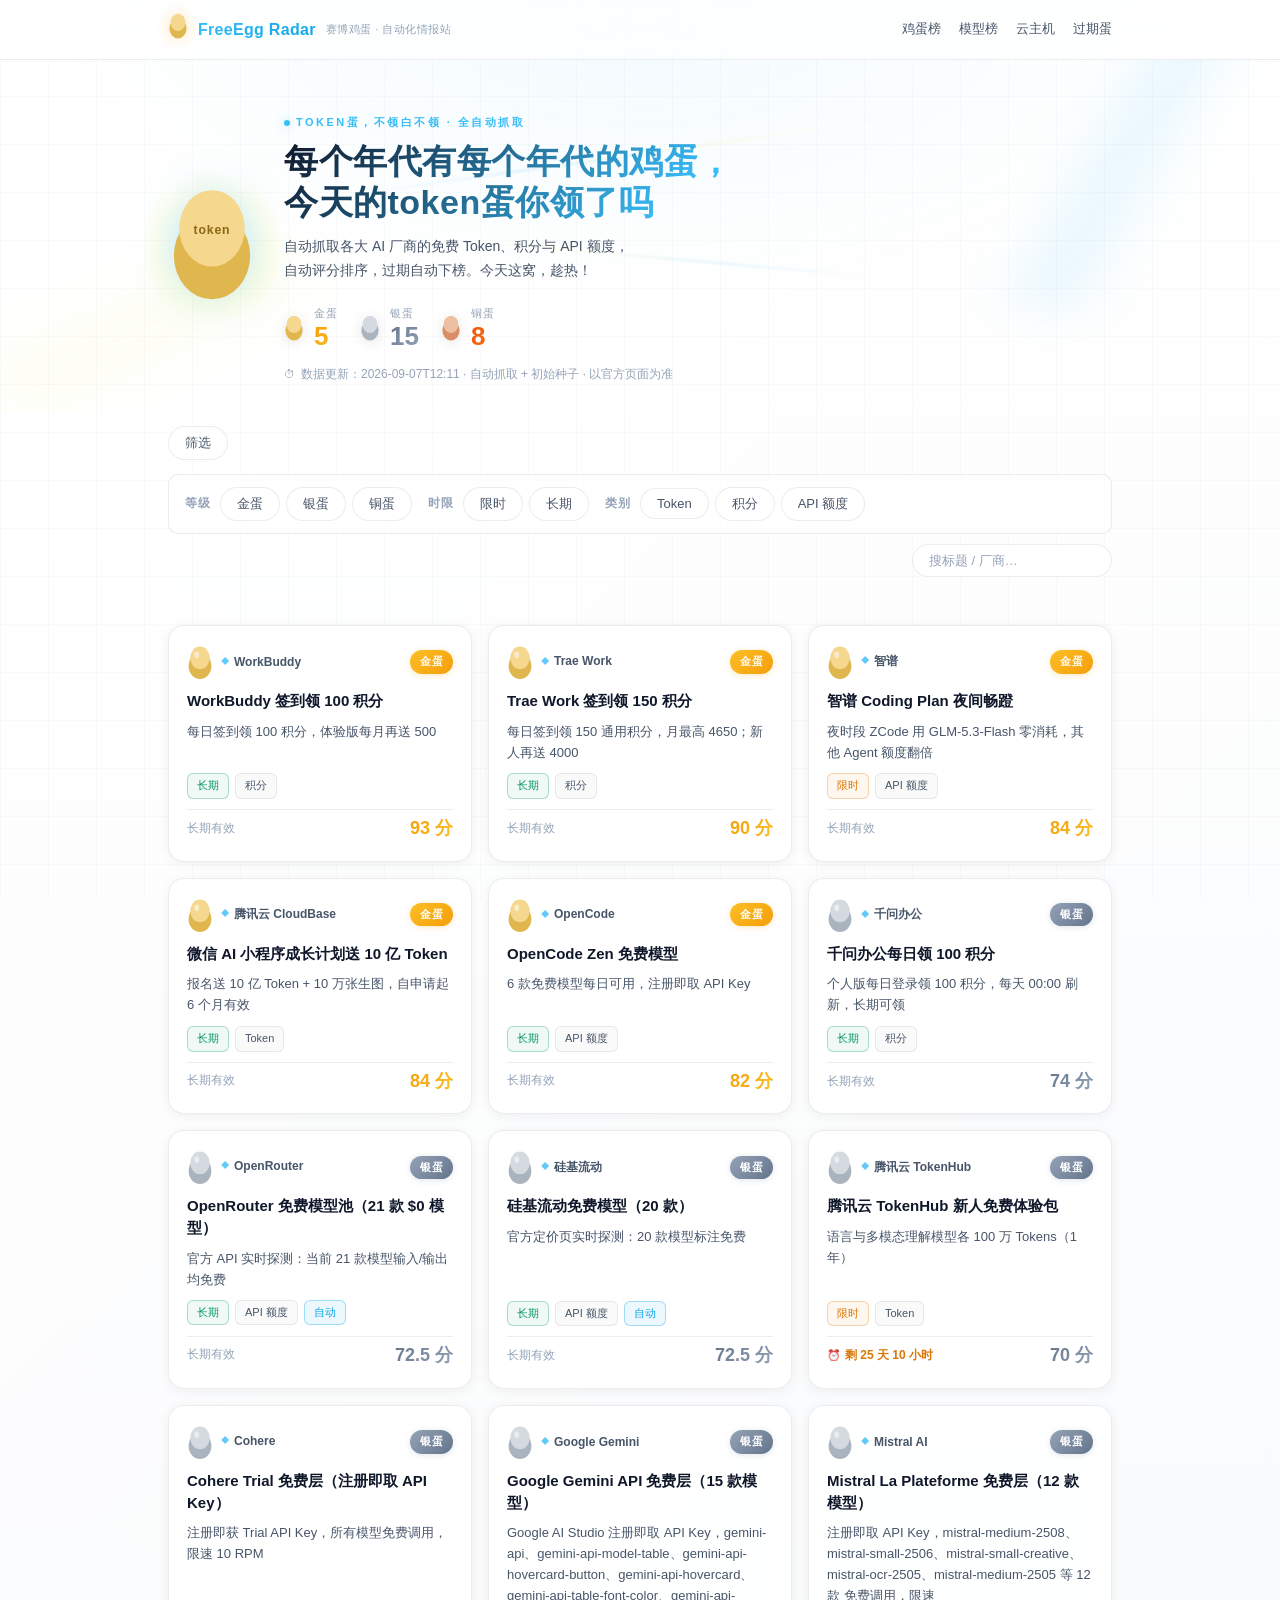
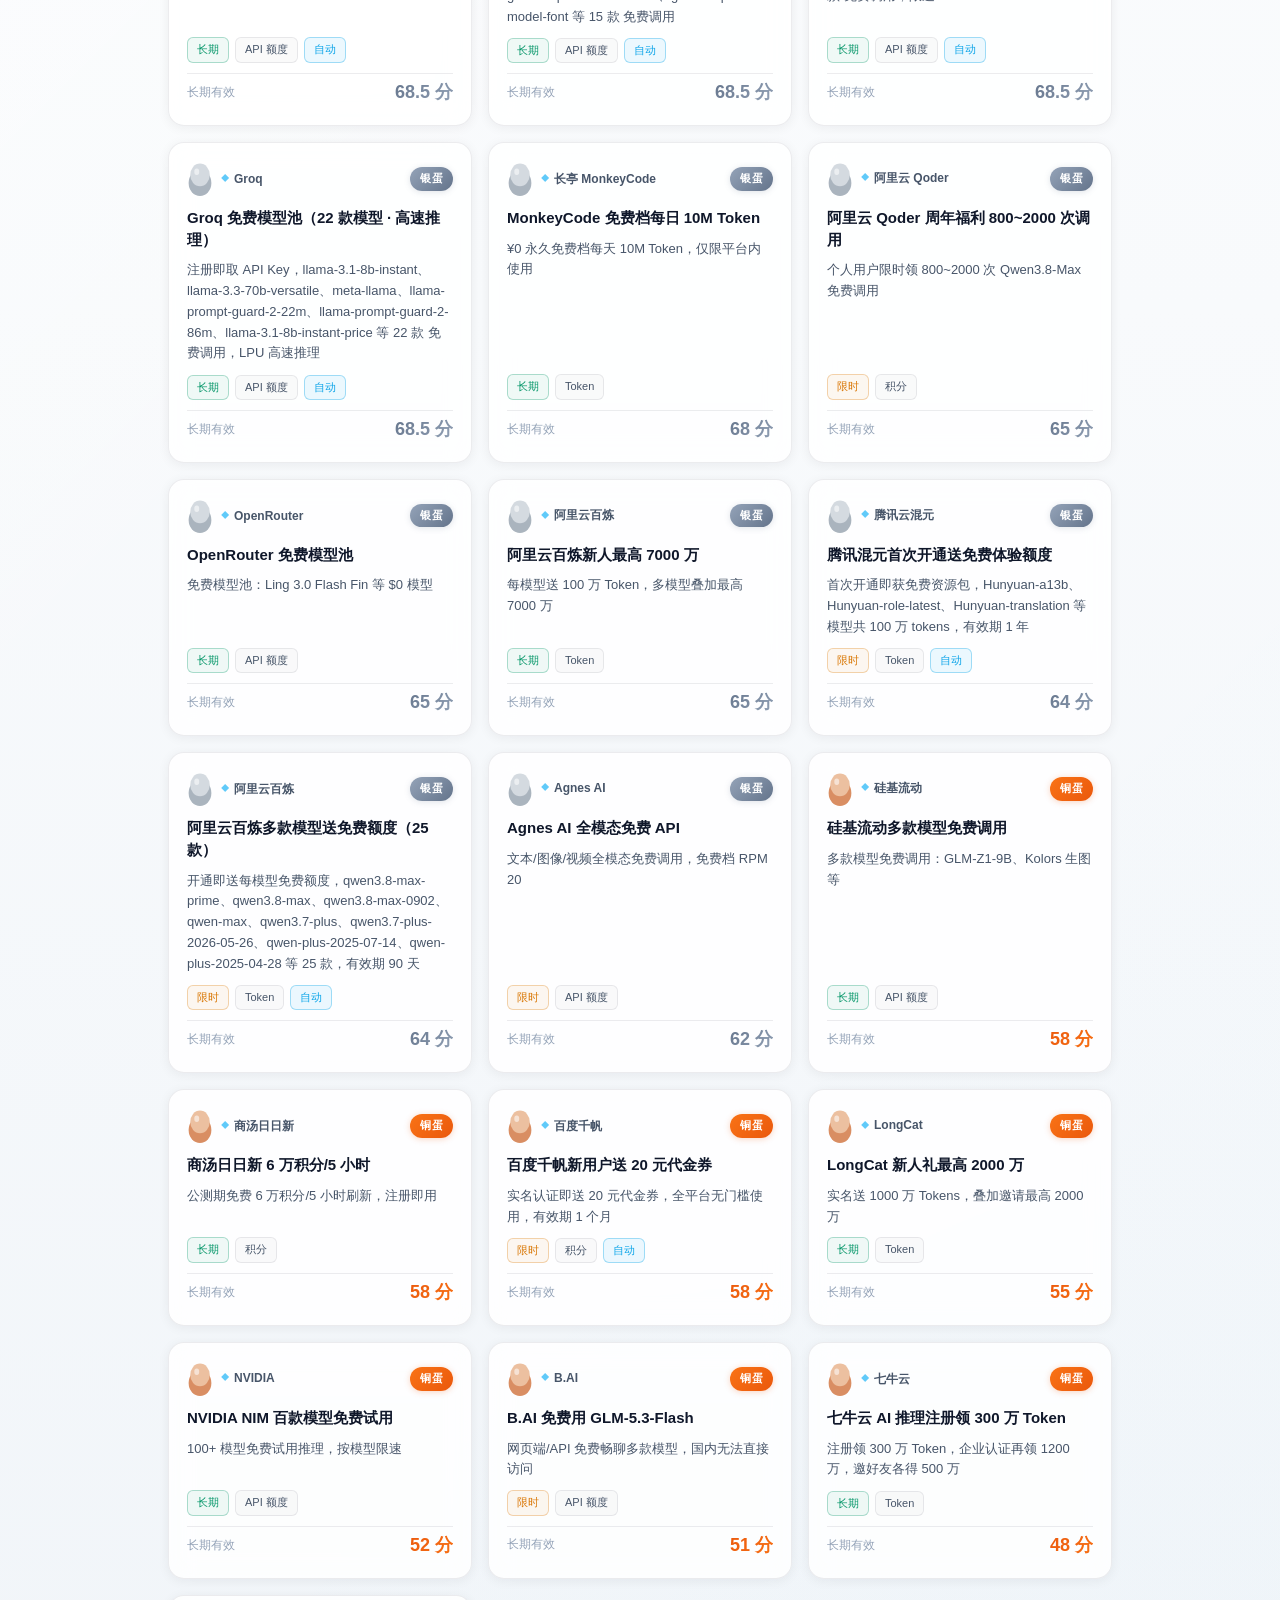
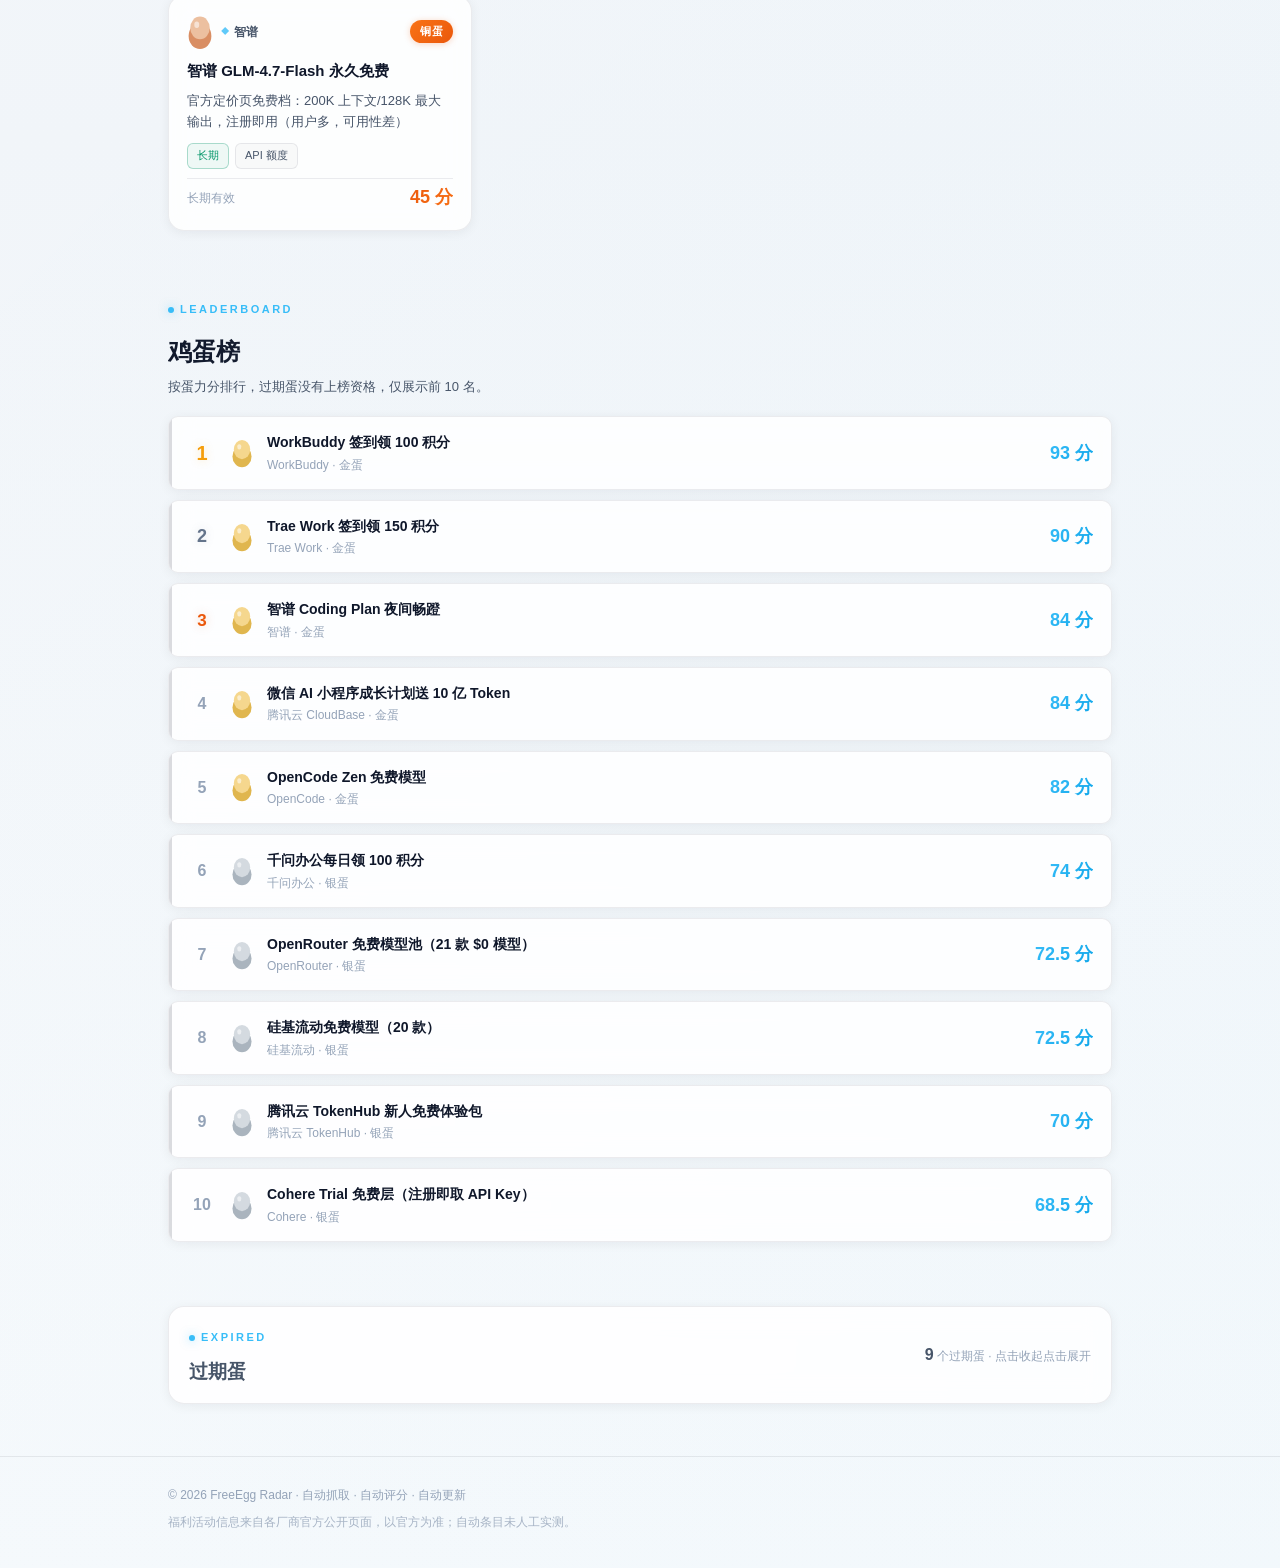
==== commit eac2ce3a: "update: site/index.html" ====
--- a/site/index.html
+++ b/site/index.html
@@ -24,6 +24,7 @@
     <nav class="nav-links" aria-label="主导航">
       <a href="#ranking">鸡蛋榜</a>
       <a href="models.html">模型榜</a>
+      <a href="cloud.html">云主机</a>
       <a href="#recycle">过期蛋</a>
     </nav>
   </div>
@@ -34,11 +35,11 @@
     <div class="hero-curve" aria-hidden="true"></div>
     <div class="container hero-inner">
       <div class="hero-logo" aria-hidden="true">
-        <svg width="88" height="120" viewBox="0 0 32 44" fill="none"><ellipse cx="16" cy="27" rx="14" ry="16" fill="#e0b64e"/><ellipse cx="16" cy="17" rx="12" ry="14" fill="#f5d78e"/></svg>
+        <svg width="88" height="120" viewBox="0 0 32 44" fill="none"><ellipse cx="16" cy="27" rx="14" ry="16" fill="#e0b64e"/><ellipse cx="16" cy="17" rx="12" ry="14" fill="#f5d78e"/><text x="16" y="19" text-anchor="middle" font-size="4.5" font-weight="bold" fill="#8b6914" font-family="Arial, sans-serif" letter-spacing="0.3">token</text></svg>
       </div>
       <div class="hero-copy">
-        <p class="eyebrow">AI 厂商福利情报站 · 全自动</p>
-        <h1 class="hero-title">每天领走你的<br>赛博鸡蛋</h1>
+        <p class="eyebrow">token蛋，不领白不领 · 全自动抓取</p>
+        <h1 class="hero-title">每个年代有每个年代的鸡蛋，<br>今天的token蛋你领了吗</h1>
         <p class="hero-sub">自动抓取各大 AI 厂商的免费 Token、积分与 API 额度，<br>自动评分排序，过期自动下榜。今天这窝，趁热！</p>
         <dl class="hero-stats">
           <div class="stat"><span class="stat-egg" aria-hidden="true"><svg width="20" height="27" viewBox="0 0 32 44" fill="none"><ellipse cx="16" cy="27" rx="14" ry="16" fill="#e0b64e"/><ellipse cx="16" cy="17" rx="12" ry="14" fill="#f5d78e"/></svg></span><div class="stat-text"><dt>金蛋</dt><dd id="stat-gold" class="num">–</dd></div></div>
--- a/site/css/style.css
+++ b/site/css/style.css
@@ -1,4 +1,4 @@
-/* FreeEgg Radar 样式 v13：极简未来风 · 纯净白 · 雾银白主色 · 亮天蓝点缀 */
+/* FreeEgg Radar 样式 v15：极简未来风 · 纯净白 · 雾银白主色 · 亮天蓝点缀 · Hero发光曲线 */
 :root {
   /* 极简未来风配色 */
   --bg: #f8fafc;
@@ -139,8 +139,74 @@
 .nav-links a:hover::after { width: 100%; }
 
 /* ========== Hero ========== */
-.hero { padding: 48px 0 28px; position: relative; }
-.hero-inner { display: flex; align-items: center; gap: 28px; flex-wrap: wrap; }
+.hero { padding: 48px 0 28px; position: relative; overflow: hidden; }
+
+/* Hero 发光曲线装饰 */
+.hero::before {
+  content: '';
+  position: absolute;
+  top: -60px;
+  right: -100px;
+  width: 500px;
+  height: 300px;
+  background: linear-gradient(135deg, transparent 40%, rgba(56, 189, 248, 0.12) 50%, transparent 60%);
+  border-radius: 50%;
+  filter: blur(20px);
+  transform: rotate(-15deg);
+  pointer-events: none;
+  z-index: 0;
+}
+.hero::after {
+  content: '';
+  position: absolute;
+  bottom: -40px;
+  left: -80px;
+  width: 450px;
+  height: 250px;
+  background: linear-gradient(135deg, transparent 40%, rgba(241, 245, 89, 0.1) 50%, transparent 60%);
+  border-radius: 50%;
+  filter: blur(24px);
+  transform: rotate(20deg);
+  pointer-events: none;
+  z-index: 0;
+}
+.hero-curve {
+  position: absolute;
+  top: 50%;
+  left: 50%;
+  transform: translate(-50%, -50%);
+  width: 800px;
+  height: 400px;
+  pointer-events: none;
+  z-index: 0;
+  opacity: 0.6;
+}
+.hero-curve::before {
+  content: '';
+  position: absolute;
+  top: 30%;
+  left: 10%;
+  width: 600px;
+  height: 2px;
+  background: linear-gradient(90deg, transparent, rgba(56, 189, 248, 0.3), rgba(241, 245, 89, 0.25), transparent);
+  border-radius: 50%;
+  filter: blur(1px);
+  transform: rotate(-8deg);
+}
+.hero-curve::after {
+  content: '';
+  position: absolute;
+  top: 55%;
+  left: 20%;
+  width: 500px;
+  height: 2px;
+  background: linear-gradient(90deg, transparent, rgba(241, 245, 89, 0.2), rgba(56, 189, 248, 0.25), transparent);
+  border-radius: 50%;
+  filter: blur(1px);
+  transform: rotate(5deg);
+}
+
+.hero-inner { display: flex; align-items: center; gap: 28px; flex-wrap: wrap; position: relative; z-index: 1; }
 .hero-logo { flex-shrink: 0; position: relative; }
 .hero-logo::before {
   content: ''; position: absolute; inset: -24px;
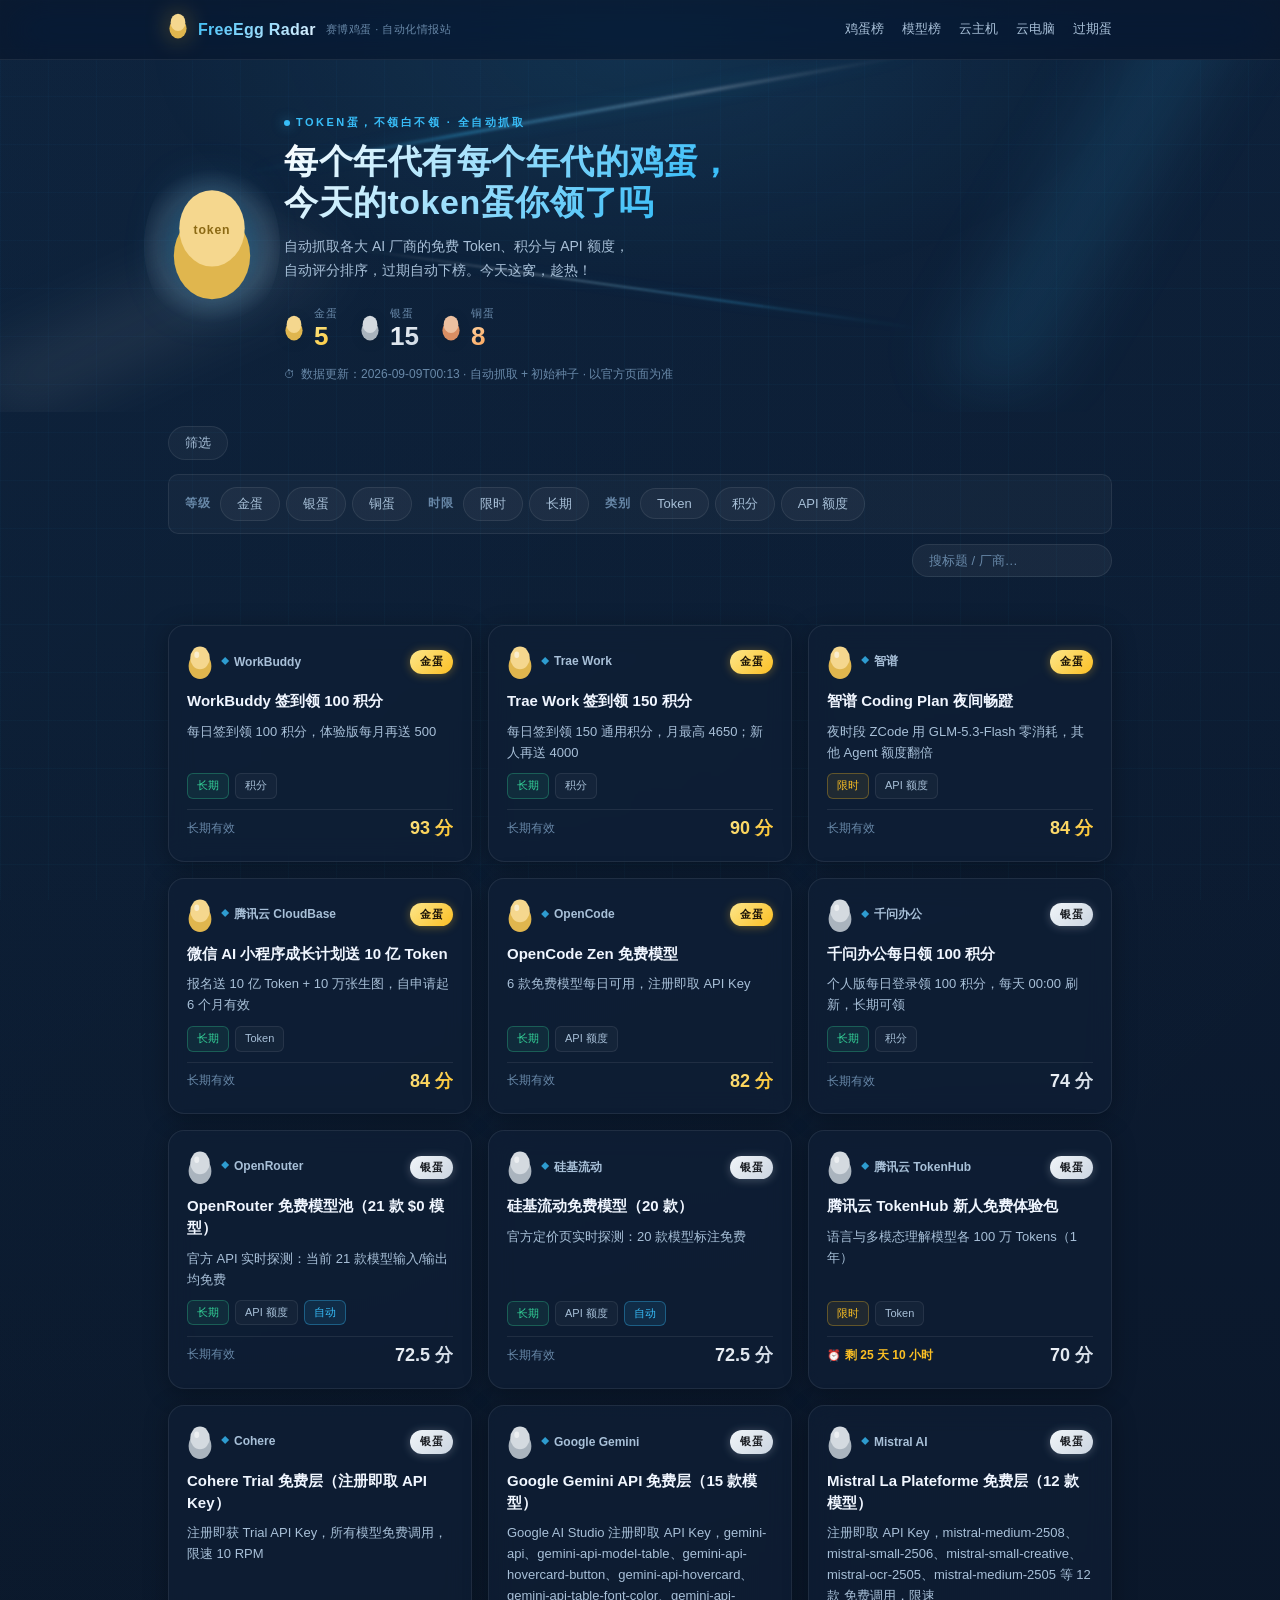
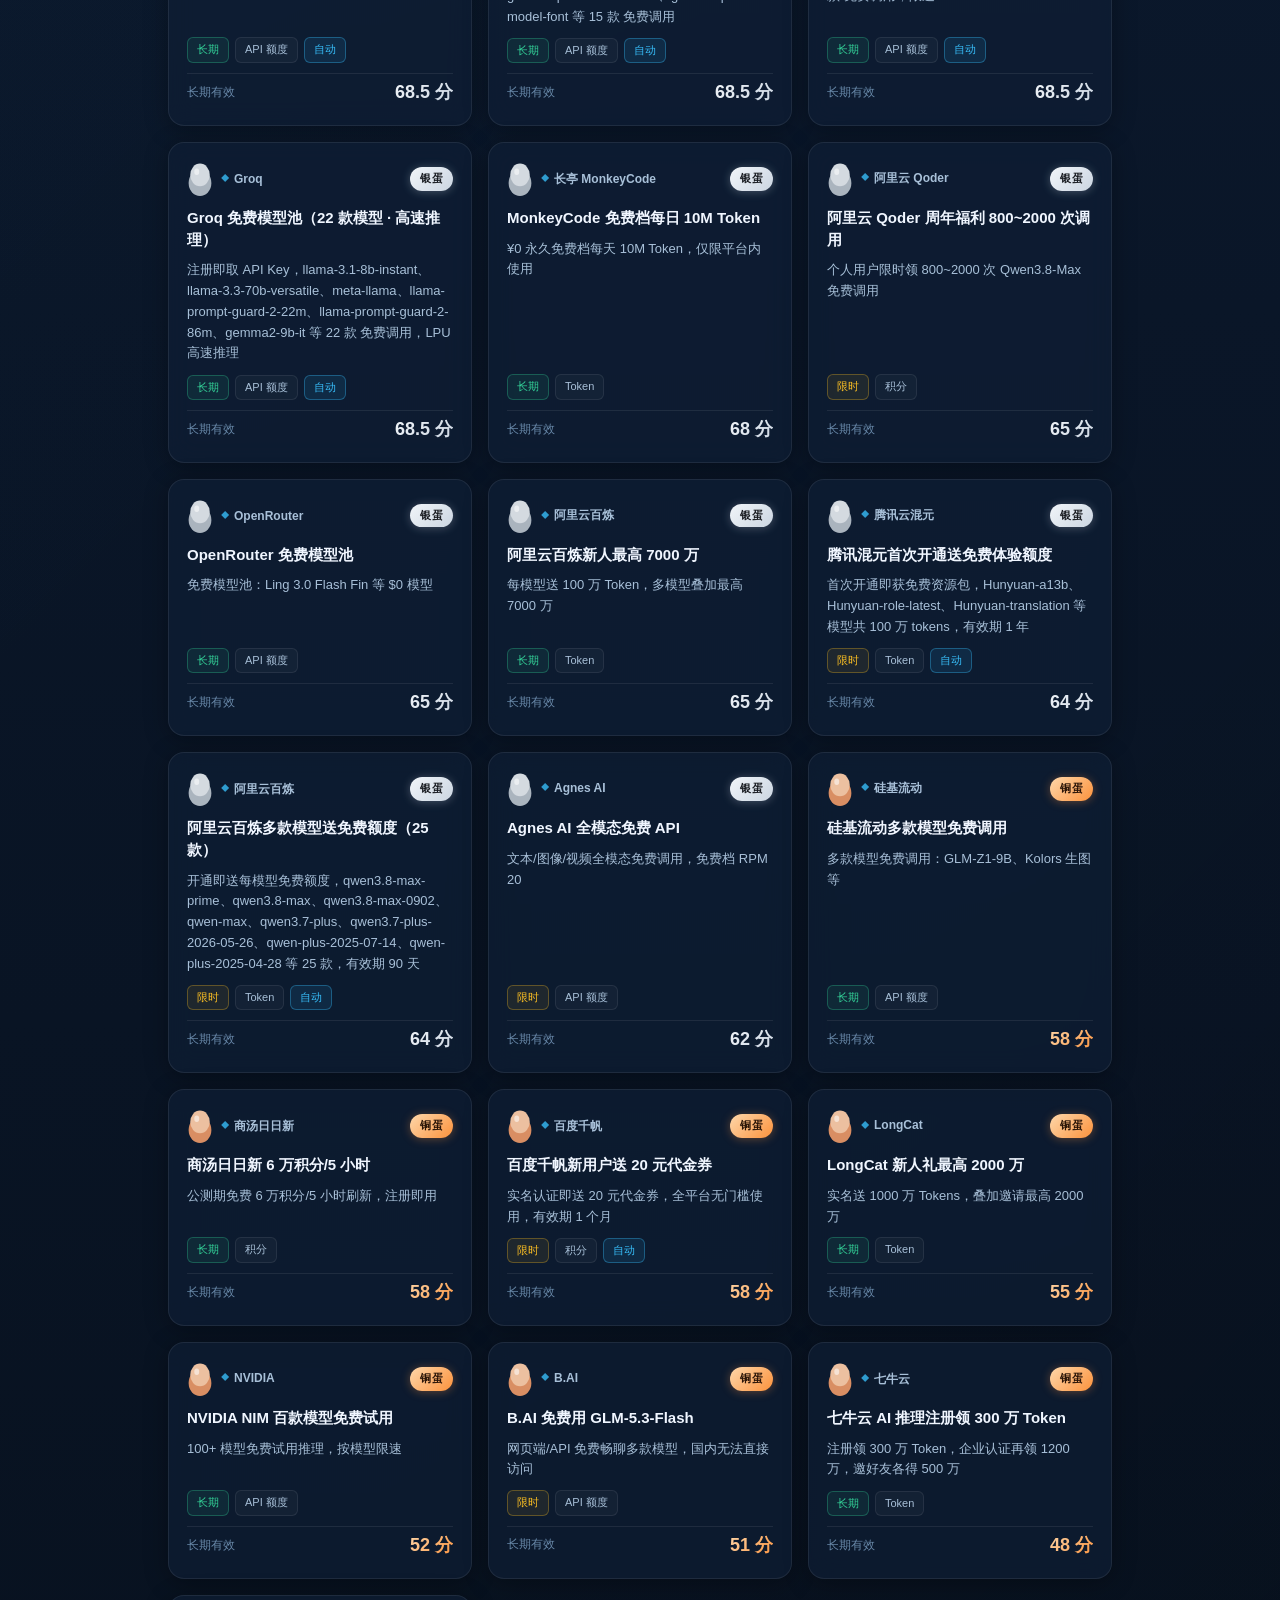
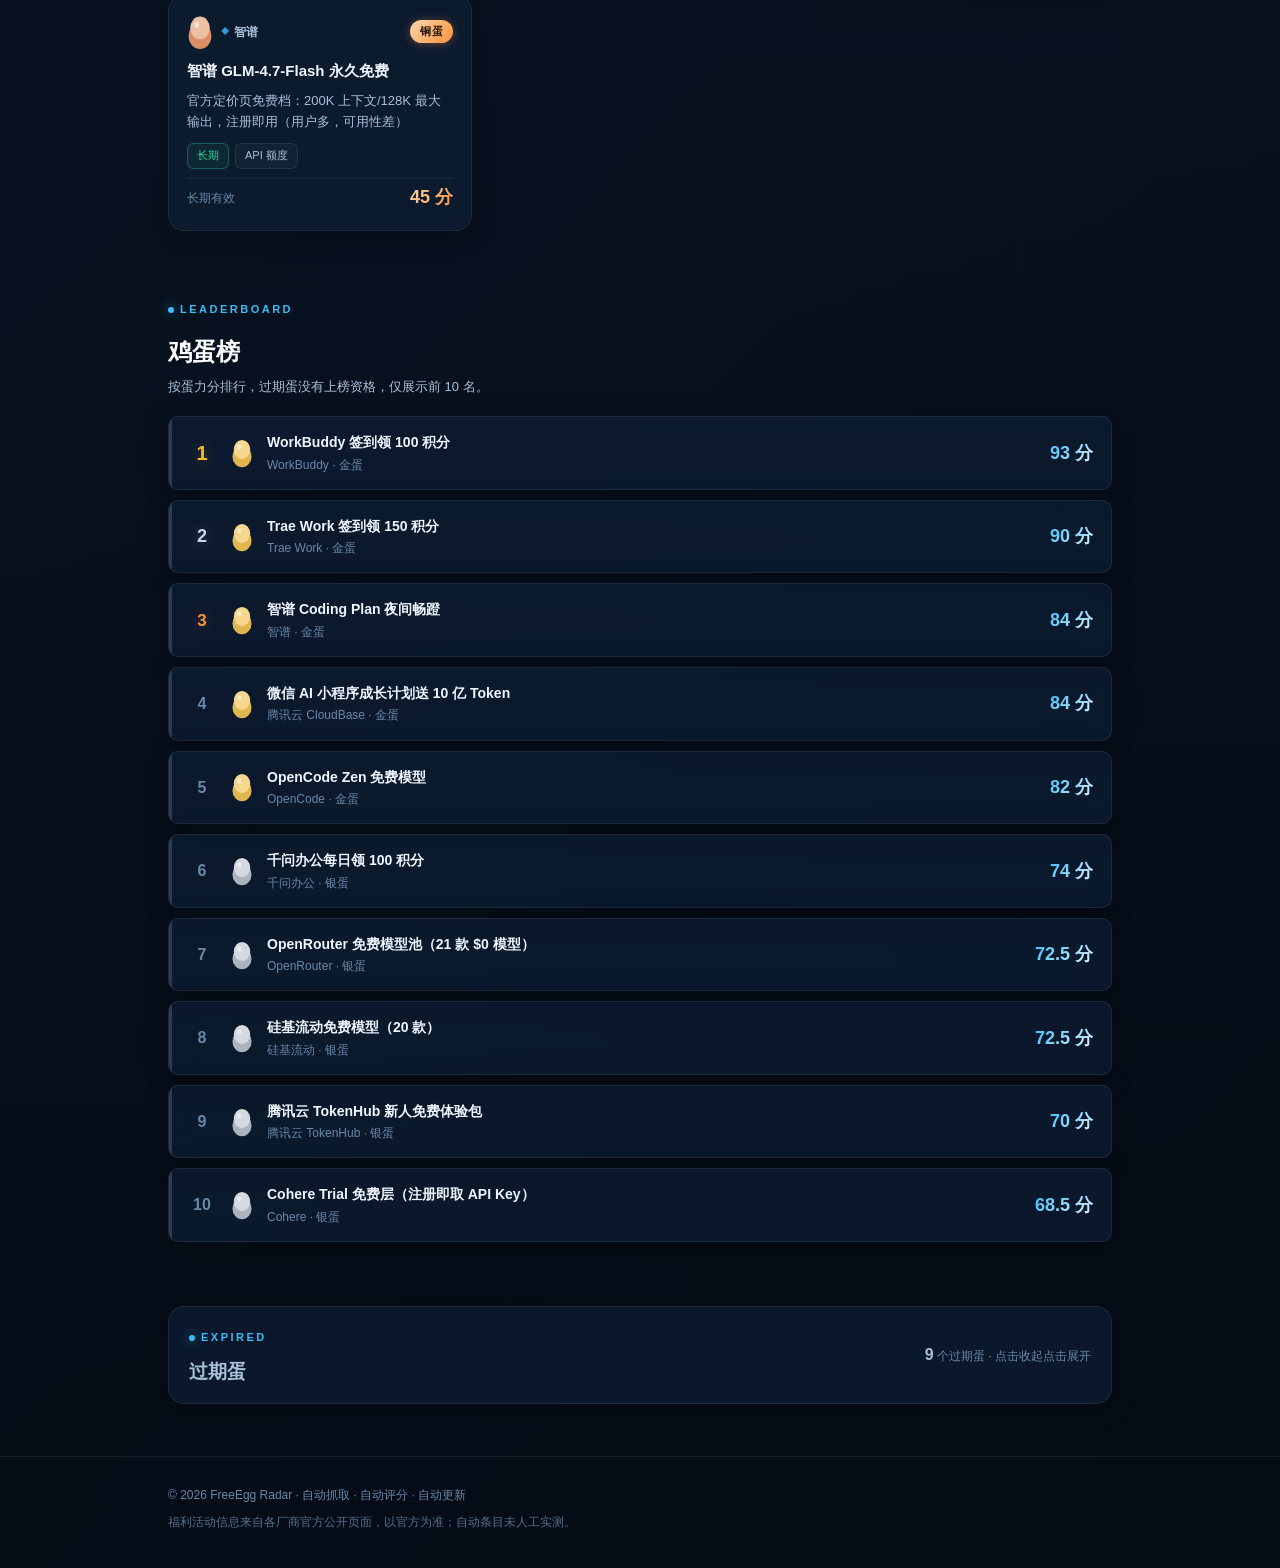
==== commit 1565adab: "update: site/index.html" ====
--- a/site/index.html
+++ b/site/index.html
@@ -25,6 +25,7 @@
       <a href="#ranking">鸡蛋榜</a>
       <a href="models.html">模型榜</a>
       <a href="cloud.html">云主机</a>
+      <a href="cloudpc.html">云电脑</a>
       <a href="#recycle">过期蛋</a>
     </nav>
   </div>
--- a/site/css/style.css
+++ b/site/css/style.css
@@ -1,41 +1,41 @@
-/* FreeEgg Radar 样式 v15：极简未来风 · 纯净白 · 雾银白主色 · 亮天蓝点缀 · Hero发光曲线 */
+/* FreeEgg Radar 样式 v16：深色科技感 · 深蓝背景 · 发光曲线 · 亮天蓝点缀 */
 :root {
-  /* 极简未来风配色 */
-  --bg: #f8fafc;
-  --bg-2: #f1f5f9;
-  --card: rgba(255, 255, 255, 0.85);
-  --card-solid: #ffffff;
-  --card-hover: rgba(255, 255, 255, 0.95);
-  --border: rgba(15, 23, 42, 0.08);
-  --border-strong: rgba(15, 23, 42, 0.15);
-  --text: #0f172a;
-  --text-dim: #475569;
-  --text-faint: #94a3b8;
-
-  /* 雾银白主色 + 亮天蓝点缀 */
-  --mist-silver: #F1F559;
-  --mist-silver-dim: #d4d84a;
+  /* 深色科技感配色 */
+  --bg: #0a1628;
+  --bg-2: #0f1f35;
+  --card: rgba(15, 31, 53, 0.7);
+  --card-solid: #0f1f35;
+  --card-hover: rgba(20, 40, 65, 0.85);
+  --border: rgba(255, 255, 255, 0.08);
+  --border-strong: rgba(255, 255, 255, 0.15);
+  --text: #f0f6ff;
+  --text-dim: #a8c0d8;
+  --text-faint: #6888a8;
+
+  /* 亮天蓝主色 + 白色发光 */
   --sky-blue: #38BDF8;
   --sky-blue-dim: #0ea5e9;
-  --cool-gray: #e2e8f0;
+  --sky-glow: rgba(56, 189, 248, 0.4);
+  --mist-silver: #e8f4ff;
+  --mist-silver-dim: #c8e0f0;
 
   --accent: var(--sky-blue);
   --accent-2: var(--mist-silver);
   --radius: 16px;
   --radius-sm: 10px;
-  --shadow-card: 0 2px 12px rgba(15, 23, 42, 0.06);
-  --shadow-card-hover: 0 8px 32px rgba(15, 23, 42, 0.1);
+  --shadow-card: 0 4px 24px rgba(0, 0, 0, 0.3);
+  --shadow-card-hover: 0 8px 40px rgba(0, 0, 0, 0.4), 0 0 30px rgba(56, 189, 248, 0.1);
 
   /* 金/银/铜蛋 */
-  --gold: #f59e0b;
-  --gold-bright: #fbbf24;
-  --gold-glow: rgba(245, 158, 11, 0.25);
-  --silver: #64748b;
-  --silver-bright: #94a3b8;
-  --silver-glow: rgba(100, 116, 139, 0.2);
-  --copper: #ea580c;
-  --copper-bright: #f97316;
-  --copper-glow: rgba(234, 88, 12, 0.25);
+  --gold: #fbbf24;
+  --gold-bright: #fde68a;
+  --gold-glow: rgba(251, 191, 36, 0.35);
+  --silver: #cbd5e1;
+  --silver-bright: #f1f5f9;
+  --silver-glow: rgba(203, 213, 225, 0.3);
+  --copper: #fb923c;
+  --copper-bright: #fed7aa;
+  --copper-glow: rgba(251, 146, 60, 0.35);
 }
 
 * { box-sizing: border-box; margin: 0; padding: 0; }
@@ -45,11 +45,11 @@
 body {
   background:
     /* 微妙对角线高光（左上稍亮） */
-    linear-gradient(135deg, rgba(255,255,255,0.9) 0%, transparent 40%),
+    linear-gradient(135deg, rgba(56,189,248,0.03) 0%, transparent 40%),
     /* 微妙对角线暗角（右下稍暗） */
-    linear-gradient(315deg, rgba(56,189,248,0.03) 0%, transparent 45%),
-    /* 基础从上到下渐变（纯净白到极浅灰） */
-    linear-gradient(180deg, #ffffff 0%, #f8fafc 40%, #f1f5f9 70%, #f8fafc 100%);
+    linear-gradient(315deg, rgba(0,0,0,0.2) 0%, transparent 45%),
+    /* 基础从上到下渐变（深蓝到更深的蓝） */
+    linear-gradient(180deg, #0d1f38 0%, #0a1628 40%, #081220 70%, #060e1a 100%);
   color: var(--text);
   font-family: 'PingFang SC', 'Microsoft YaHei', 'Segoe UI', Arial, sans-serif;
   line-height: 1.6;
@@ -64,23 +64,23 @@
   position: fixed;
   inset: 0;
   background-image:
-    linear-gradient(rgba(15,23,42,0.02) 1px, transparent 1px),
-    linear-gradient(90deg, rgba(15,23,42,0.02) 1px, transparent 1px);
+    linear-gradient(rgba(56,189,248,0.03) 1px, transparent 1px),
+    linear-gradient(90deg, rgba(56,189,248,0.03) 1px, transparent 1px);
   background-size: 48px 48px;
   pointer-events: none;
   z-index: 0;
 }
 
-/* 极微妙的顶部光晕（亮天蓝，大面积、低不透明度） */
+/* 顶部光晕（亮天蓝，更明显） */
 body::after {
   content: '';
   position: fixed;
-  top: -300px;
+  top: -200px;
   left: 50%;
   transform: translateX(-50%);
-  width: 1200px;
-  height: 600px;
-  background: radial-gradient(ellipse at center, rgba(56, 189, 248, 0.06) 0%, transparent 70%);
+  width: 1000px;
+  height: 500px;
+  background: radial-gradient(ellipse at center, rgba(56, 189, 248, 0.1) 0%, transparent 70%);
   pointer-events: none;
   z-index: 0;
 }
@@ -88,7 +88,7 @@
 .container { max-width: 980px; margin: 0 auto; padding: 0 18px; position: relative; z-index: 1; }
 
 a { color: var(--sky-blue); text-decoration: none; transition: color 0.2s; }
-a:hover { color: var(--sky-blue-dim); text-decoration: none; }
+a:hover { color: var(--mist-silver); text-decoration: none; }
 
 .visually-hidden {
   position: absolute; width: 1px; height: 1px; margin: -1px;
@@ -109,18 +109,18 @@
 /* ========== 顶栏 ========== */
 .topnav {
   position: sticky; top: 0; z-index: 50;
-  background: rgba(255, 255, 255, 0.75);
+  background: rgba(10, 22, 40, 0.7);
   backdrop-filter: blur(24px) saturate(1.8);
   -webkit-backdrop-filter: blur(24px) saturate(1.8);
   border-bottom: 1px solid var(--border);
 }
 .topnav-inner { display: flex; align-items: center; gap: 12px; padding: 12px 18px; }
 .brand { display: flex; align-items: center; gap: 10px; color: var(--text); }
-.brand-egg { filter: drop-shadow(0 0 8px rgba(245, 158, 11, 0.3)); transition: transform 0.3s; }
+.brand-egg { filter: drop-shadow(0 0 12px rgba(251, 191, 36, 0.4)); transition: transform 0.3s; }
 .brand:hover .brand-egg { transform: rotate(-8deg) scale(1.08); }
 .brand-name {
   font-weight: 800; font-size: 16px; letter-spacing: 0.3px;
-  background: linear-gradient(135deg, var(--sky-blue), var(--sky-blue-dim));
+  background: linear-gradient(135deg, var(--sky-blue), var(--mist-silver));
   -webkit-background-clip: text; -webkit-text-fill-color: transparent;
   background-clip: text;
 }
@@ -145,13 +145,13 @@
 .hero::before {
   content: '';
   position: absolute;
-  top: -60px;
-  right: -100px;
-  width: 500px;
-  height: 300px;
-  background: linear-gradient(135deg, transparent 40%, rgba(56, 189, 248, 0.12) 50%, transparent 60%);
+  top: -80px;
+  right: -120px;
+  width: 600px;
+  height: 400px;
+  background: linear-gradient(135deg, transparent 40%, rgba(56, 189, 248, 0.15) 50%, transparent 60%);
   border-radius: 50%;
-  filter: blur(20px);
+  filter: blur(30px);
   transform: rotate(-15deg);
   pointer-events: none;
   z-index: 0;
@@ -159,13 +159,13 @@
 .hero::after {
   content: '';
   position: absolute;
-  bottom: -40px;
-  left: -80px;
-  width: 450px;
-  height: 250px;
-  background: linear-gradient(135deg, transparent 40%, rgba(241, 245, 89, 0.1) 50%, transparent 60%);
+  bottom: -60px;
+  left: -100px;
+  width: 500px;
+  height: 300px;
+  background: linear-gradient(135deg, transparent 40%, rgba(232, 244, 255, 0.1) 50%, transparent 60%);
   border-radius: 50%;
-  filter: blur(24px);
+  filter: blur(30px);
   transform: rotate(20deg);
   pointer-events: none;
   z-index: 0;
@@ -175,45 +175,47 @@
   top: 50%;
   left: 50%;
   transform: translate(-50%, -50%);
-  width: 800px;
-  height: 400px;
+  width: 900px;
+  height: 500px;
   pointer-events: none;
   z-index: 0;
-  opacity: 0.6;
+  opacity: 0.8;
 }
 .hero-curve::before {
   content: '';
   position: absolute;
-  top: 30%;
-  left: 10%;
-  width: 600px;
-  height: 2px;
-  background: linear-gradient(90deg, transparent, rgba(56, 189, 248, 0.3), rgba(241, 245, 89, 0.25), transparent);
+  top: 25%;
+  left: 5%;
+  width: 700px;
+  height: 3px;
+  background: linear-gradient(90deg, transparent, rgba(56, 189, 248, 0.5), rgba(232, 244, 255, 0.4), transparent);
   border-radius: 50%;
-  filter: blur(1px);
-  transform: rotate(-8deg);
+  filter: blur(1.5px);
+  transform: rotate(-10deg);
+  box-shadow: 0 0 20px rgba(56, 189, 248, 0.3);
 }
 .hero-curve::after {
   content: '';
   position: absolute;
-  top: 55%;
-  left: 20%;
-  width: 500px;
+  top: 60%;
+  left: 15%;
+  width: 600px;
   height: 2px;
-  background: linear-gradient(90deg, transparent, rgba(241, 245, 89, 0.2), rgba(56, 189, 248, 0.25), transparent);
+  background: linear-gradient(90deg, transparent, rgba(232, 244, 255, 0.35), rgba(56, 189, 248, 0.4), transparent);
   border-radius: 50%;
   filter: blur(1px);
-  transform: rotate(5deg);
+  transform: rotate(8deg);
+  box-shadow: 0 0 15px rgba(56, 189, 248, 0.2);
 }
 
 .hero-inner { display: flex; align-items: center; gap: 28px; flex-wrap: wrap; position: relative; z-index: 1; }
 .hero-logo { flex-shrink: 0; position: relative; }
 .hero-logo::before {
   content: ''; position: absolute; inset: -24px;
-  background: radial-gradient(circle, rgba(56, 189, 248, 0.15) 0%, rgba(241, 245, 89, 0.1) 50%, transparent 70%);
+  background: radial-gradient(circle, rgba(56, 189, 248, 0.2) 0%, rgba(232, 244, 255, 0.1) 50%, transparent 70%);
   border-radius: 50%; z-index: -1;
 }
-.hero-logo svg { filter: drop-shadow(0 0 20px rgba(56, 189, 248, 0.25)); animation: float 4s ease-in-out infinite; }
+.hero-logo svg { filter: drop-shadow(0 0 24px rgba(56, 189, 248, 0.3)); animation: float 4s ease-in-out infinite; }
 @keyframes float {
   0%, 100% { transform: translateY(0); }
   50% { transform: translateY(-8px); }
@@ -226,7 +228,7 @@
 }
 .eyebrow::before {
   content: ''; width: 6px; height: 6px; border-radius: 50%;
-  background: var(--sky-blue); box-shadow: 0 0 10px rgba(56, 189, 248, 0.5);
+  background: var(--sky-blue); box-shadow: 0 0 12px rgba(56, 189, 248, 0.6);
   animation: pulse 2s ease-in-out infinite;
 }
 @keyframes pulse {
@@ -235,7 +237,7 @@
 }
 .hero-title {
   font-size: 34px; line-height: 1.2; font-weight: 800; letter-spacing: 0.5px;
-  background: linear-gradient(135deg, var(--text) 0%, var(--sky-blue) 50%, var(--sky-blue-dim) 100%);
+  background: linear-gradient(135deg, #fff 0%, var(--sky-blue) 50%, var(--mist-silver) 100%);
   -webkit-background-clip: text; -webkit-text-fill-color: transparent;
   background-clip: text;
 }
@@ -246,12 +248,12 @@
 .stat-text dt { font-size: 11px; color: var(--text-faint); letter-spacing: 1px; text-transform: uppercase; }
 .stat-text dd {
   font-size: 26px; font-weight: 800; line-height: 1.1;
-  background: linear-gradient(135deg, var(--gold), var(--gold-bright));
+  background: linear-gradient(135deg, var(--gold-bright), var(--gold));
   -webkit-background-clip: text; -webkit-text-fill-color: transparent;
   background-clip: text;
 }
-.stat:nth-child(2) .stat-text dd { background: linear-gradient(135deg, var(--silver), var(--silver-bright)); -webkit-background-clip: text; background-clip: text; }
-.stat:nth-child(3) .stat-text dd { background: linear-gradient(135deg, var(--copper), var(--copper-bright)); -webkit-background-clip: text; background-clip: text; }
+.stat:nth-child(2) .stat-text dd { background: linear-gradient(135deg, var(--silver-bright), var(--silver)); -webkit-background-clip: text; background-clip: text; }
+.stat:nth-child(3) .stat-text dd { background: linear-gradient(135deg, var(--copper-bright), var(--copper)); -webkit-background-clip: text; background-clip: text; }
 .hero-meta {
   color: var(--text-faint); font-size: 12px; margin-top: 14px;
   display: flex; align-items: center; gap: 6px;
@@ -264,7 +266,7 @@
   padding: 14px 0 6px;
 }
 .chip {
-  background: rgba(255,255,255,0.7); color: var(--text-dim);
+  background: rgba(255,255,255,0.04); color: var(--text-dim);
   border: 1px solid var(--border); border-radius: 999px;
   padding: 7px 16px; font-size: 13px; cursor: pointer;
   transition: all 0.2s cubic-bezier(0.4, 0, 0.2, 1); font-family: inherit;
@@ -272,17 +274,17 @@
 }
 .chip:hover {
   color: var(--text); border-color: var(--border-strong);
-  background: rgba(255,255,255,0.95); transform: translateY(-1px);
+  background: rgba(255,255,255,0.08); transform: translateY(-1px);
 }
 .chip.active {
   background: linear-gradient(135deg, var(--sky-blue), var(--sky-blue-dim));
   color: #fff; border-color: transparent; font-weight: 700;
-  box-shadow: 0 2px 12px rgba(56, 189, 248, 0.35);
+  box-shadow: 0 2px 16px rgba(56, 189, 248, 0.4);
 }
 .filter-advanced {
   display: flex; gap: 16px; flex-wrap: wrap; width: 100%;
   padding: 12px 16px; border: 1px solid var(--border); border-radius: var(--radius-sm);
-  margin-top: 4px; background: rgba(255,255,255,0.6);
+  margin-top: 4px; background: rgba(255,255,255,0.03);
   animation: slideDown 0.25s ease;
 }
 @keyframes slideDown {
@@ -293,12 +295,12 @@
 .flabel { font-size: 12px; color: var(--text-faint); margin-right: 4px; font-weight: 600; letter-spacing: 0.5px; }
 .fsearch { margin-left: auto; }
 .fsearch input {
-  background: rgba(255,255,255,0.8); border: 1px solid var(--border); border-radius: 999px;
+  background: rgba(255,255,255,0.05); border: 1px solid var(--border); border-radius: 999px;
   color: var(--text); padding: 8px 16px; font-size: 13px; width: 200px; outline: none;
   font-family: inherit; transition: all 0.2s;
 }
 .fsearch input::placeholder { color: var(--text-faint); }
-.fsearch input:focus { border-color: var(--sky-blue); background: rgba(255,255,255,0.95); box-shadow: 0 0 0 3px rgba(56, 189, 248, 0.12); }
+.fsearch input:focus { border-color: var(--sky-blue); background: rgba(255,255,255,0.08); box-shadow: 0 0 0 3px rgba(56, 189, 248, 0.15); }
 @media (max-width: 560px) {
   .fsearch { margin-left: 0; width: 100%; }
   .fsearch input { width: 100%; }
@@ -341,9 +343,9 @@
   box-shadow: var(--shadow-card-hover);
 }
 .egg-card:hover::before { opacity: 1; }
-.egg-card.tier-gold:hover { border-color: rgba(245, 158, 11, 0.4); box-shadow: var(--shadow-card-hover), 0 8px 24px var(--gold-glow); }
-.egg-card.tier-silver:hover { border-color: rgba(100, 116, 139, 0.35); box-shadow: var(--shadow-card-hover), 0 8px 24px var(--silver-glow); }
-.egg-card.tier-copper:hover { border-color: rgba(234, 88, 12, 0.4); box-shadow: var(--shadow-card-hover), 0 8px 24px var(--copper-glow); }
+.egg-card.tier-gold:hover { border-color: rgba(251, 191, 36, 0.45); box-shadow: var(--shadow-card-hover), 0 8px 32px var(--gold-glow); }
+.egg-card.tier-silver:hover { border-color: rgba(203, 213, 225, 0.4); box-shadow: var(--shadow-card-hover), 0 8px 32px var(--silver-glow); }
+.egg-card.tier-copper:hover { border-color: rgba(251, 146, 60, 0.45); box-shadow: var(--shadow-card-hover), 0 8px 32px var(--copper-glow); }
 .egg-card.rotten { opacity: 0.5; filter: grayscale(0.5); }
 .egg-card.rotten:hover { transform: none; box-shadow: var(--shadow-card); }
 
@@ -357,9 +359,9 @@
   margin-left: auto; font-size: 11px; padding: 3px 10px; border-radius: 999px;
   font-weight: 700; letter-spacing: 0.5px;
 }
-.tier-gold .egg-tier, .egg-card.tier-gold .egg-tier { color: #fff; background: linear-gradient(135deg, var(--gold-bright), var(--gold)); box-shadow: 0 1px 6px var(--gold-glow); }
-.tier-silver .egg-tier, .egg-card.tier-silver .egg-tier { color: #fff; background: linear-gradient(135deg, var(--silver-bright), var(--silver)); box-shadow: 0 1px 6px var(--silver-glow); }
-.tier-copper .egg-tier, .egg-card.tier-copper .egg-tier { color: #fff; background: linear-gradient(135deg, var(--copper-bright), var(--copper)); box-shadow: 0 1px 6px var(--copper-glow); }
+.tier-gold .egg-tier, .egg-card.tier-gold .egg-tier { color: #1a1208; background: linear-gradient(135deg, var(--gold-bright), var(--gold)); box-shadow: 0 1px 10px var(--gold-glow); }
+.tier-silver .egg-tier, .egg-card.tier-silver .egg-tier { color: #1a1d22; background: linear-gradient(135deg, var(--silver-bright), var(--silver)); box-shadow: 0 1px 10px var(--silver-glow); }
+.tier-copper .egg-tier, .egg-card.tier-copper .egg-tier { color: #2a1508; background: linear-gradient(135deg, var(--copper-bright), var(--copper)); box-shadow: 0 1px 10px var(--copper-glow); }
 
 .egg-title { font-size: 15px; font-weight: 700; line-height: 1.45; color: var(--text); }
 .egg-summary { font-size: 13px; color: var(--text-dim); flex: 1; line-height: 1.6; }
@@ -367,22 +369,22 @@
 .tag {
   font-size: 11px; padding: 3px 9px; border-radius: 6px;
   border: 1px solid var(--border); color: var(--text-dim);
-  background: rgba(15,23,42,0.02); font-weight: 500;
-}
-.tag-limit { color: #d97706; border-color: rgba(217, 119, 6, 0.3); background: rgba(217, 119, 6, 0.06); }
-.tag-longterm { color: #059669; border-color: rgba(5, 150, 105, 0.3); background: rgba(5, 150, 105, 0.06); }
-.tag-auto { color: var(--sky-blue-dim); border-color: rgba(14, 165, 233, 0.35); background: rgba(14, 165, 233, 0.08); }
+  background: rgba(255,255,255,0.03); font-weight: 500;
+}
+.tag-limit { color: #fbbf24; border-color: rgba(251, 191, 36, 0.3); background: rgba(251, 191, 36, 0.08); }
+.tag-longterm { color: #34d399; border-color: rgba(52, 211, 153, 0.3); background: rgba(52, 211, 153, 0.08); }
+.tag-auto { color: var(--sky-blue); border-color: rgba(56, 189, 248, 0.35); background: rgba(56, 189, 248, 0.1); }
 
 .egg-meta { display: flex; align-items: center; gap: 10px; font-size: 12px; color: var(--text-faint); padding-top: 4px; border-top: 1px solid var(--border); }
 .egg-score {
   font-size: 18px; font-weight: 800; margin-left: auto;
-  background: linear-gradient(135deg, var(--gold), var(--gold-bright));
+  background: linear-gradient(135deg, var(--gold-bright), var(--gold));
   -webkit-background-clip: text; -webkit-text-fill-color: transparent;
   background-clip: text;
 }
-.egg-card.tier-silver .egg-score { background: linear-gradient(135deg, var(--silver), var(--silver-bright)); -webkit-background-clip: text; background-clip: text; }
-.egg-card.tier-copper .egg-score { background: linear-gradient(135deg, var(--copper), var(--copper-bright)); -webkit-background-clip: text; background-clip: text; }
-.egg-countdown { color: #d97706; font-weight: 600; display: flex; align-items: center; gap: 4px; }
+.egg-card.tier-silver .egg-score { background: linear-gradient(135deg, var(--silver-bright), var(--silver)); -webkit-background-clip: text; background-clip: text; }
+.egg-card.tier-copper .egg-score { background: linear-gradient(135deg, var(--copper-bright), var(--copper)); -webkit-background-clip: text; background-clip: text; }
+.egg-countdown { color: var(--gold); font-weight: 600; display: flex; align-items: center; gap: 4px; }
 .egg-countdown::before { content: '⏰'; font-size: 11px; }
 .egg-rotate { color: var(--text-faint); }
 
@@ -390,7 +392,7 @@
 .section-head { margin-bottom: 18px; }
 .section-head h2 {
   font-size: 24px; margin-top: 4px; font-weight: 800;
-  background: linear-gradient(135deg, var(--text), var(--text-dim));
+  background: linear-gradient(135deg, #fff, var(--text-dim));
   -webkit-background-clip: text; -webkit-text-fill-color: transparent;
   background-clip: text;
 }
@@ -423,15 +425,15 @@
   font-size: 16px; font-weight: 800; color: var(--text-faint);
   width: 30px; text-align: center; flex-shrink: 0;
 }
-.rank-no.top1 { color: var(--gold); text-shadow: 0 0 10px var(--gold-glow); font-size: 20px; }
-.rank-no.top2 { color: var(--silver); text-shadow: 0 0 10px var(--silver-glow); font-size: 18px; }
-.rank-no.top3 { color: var(--copper); text-shadow: 0 0 10px var(--copper-glow); font-size: 17px; }
+.rank-no.top1 { color: var(--gold); text-shadow: 0 0 14px var(--gold-glow); font-size: 20px; }
+.rank-no.top2 { color: var(--silver); text-shadow: 0 0 14px var(--silver-glow); font-size: 18px; }
+.rank-no.top3 { color: var(--copper); text-shadow: 0 0 14px var(--copper-glow); font-size: 17px; }
 .rank-info { flex: 1; min-width: 0; }
 .rank-title { font-size: 14px; font-weight: 600; white-space: nowrap; overflow: hidden; text-overflow: ellipsis; color: var(--text); }
 .rank-sub { font-size: 12px; color: var(--text-faint); margin-top: 2px; }
 .rank-score {
   font-size: 18px; font-weight: 800; flex-shrink: 0;
-  background: linear-gradient(135deg, var(--sky-blue), var(--sky-blue-dim));
+  background: linear-gradient(135deg, var(--sky-blue), var(--mist-silver));
   -webkit-background-clip: text; -webkit-text-fill-color: transparent;
   background-clip: text;
 }
@@ -455,18 +457,18 @@
 
 /* ========== 详情弹层 ========== */
 .modal-overlay {
-  position: fixed; inset: 0; background: rgba(15, 23, 42, 0.5);
+  position: fixed; inset: 0; background: rgba(0, 0, 0, 0.7);
   backdrop-filter: blur(8px); z-index: 90;
   display: flex; align-items: center; justify-content: center; padding: 16px;
   animation: fadeIn 0.2s ease;
 }
 @keyframes fadeIn { from { opacity: 0; } to { opacity: 1; } }
 .modal {
-  background: linear-gradient(180deg, #ffffff, #f8fafc);
+  background: linear-gradient(180deg, #0f1f35, #0a1628);
   border: 1px solid var(--border-strong); border-radius: 20px;
   max-width: 580px; width: 100%; max-height: 82vh; overflow-y: auto;
   padding: 24px; position: relative;
-  box-shadow: 0 24px 80px rgba(15,23,42,0.15), 0 0 60px rgba(56, 189, 248, 0.1);
+  box-shadow: 0 24px 80px rgba(0,0,0,0.5), 0 0 60px rgba(56, 189, 248, 0.15);
   animation: modalIn 0.3s cubic-bezier(0.4, 0, 0.2, 1);
 }
 @keyframes modalIn {
@@ -480,15 +482,15 @@
 .modal-content p { margin: 10px 0; }
 .modal-content ul, .modal-content ol { margin: 10px 0 10px 22px; }
 .modal-content li { margin: 6px 0; }
-.modal-content strong { color: var(--gold); font-weight: 700; }
+.modal-content strong { color: var(--gold-bright); font-weight: 700; }
 .modal-content a { color: var(--sky-blue); text-decoration: underline; text-underline-offset: 2px; }
 .modal-close {
-  position: absolute; top: 14px; right: 14px; background: rgba(15,23,42,0.04);
+  position: absolute; top: 14px; right: 14px; background: rgba(255,255,255,0.06);
   border: 1px solid var(--border); color: var(--text-dim); font-size: 20px;
   cursor: pointer; padding: 6px 12px; line-height: 1; border-radius: 8px;
   transition: all 0.2s;
 }
-.modal-close:hover { background: rgba(15,23,42,0.08); color: var(--text); transform: rotate(90deg); }
+.modal-close:hover { background: rgba(255,255,255,0.12); color: var(--text); transform: rotate(90deg); }
 .modal-actions { margin-top: 20px; display: flex; gap: 10px; flex-wrap: wrap; padding-top: 16px; border-top: 1px solid var(--border); }
 .btn {
   display: inline-flex; align-items: center; gap: 6px;
@@ -496,14 +498,14 @@
   color: #fff; font-weight: 700;
   border-radius: 10px; padding: 10px 20px; font-size: 14px;
   border: none; cursor: pointer; transition: all 0.2s;
-  box-shadow: 0 2px 12px rgba(56, 189, 248, 0.35);
-}
-.btn:hover { background: linear-gradient(135deg, var(--sky-blue-dim), var(--mist-silver-dim)); transform: translateY(-1px); box-shadow: 0 4px 20px rgba(56, 189, 248, 0.45); color: #fff; }
+  box-shadow: 0 2px 16px rgba(56, 189, 248, 0.4);
+}
+.btn:hover { background: linear-gradient(135deg, var(--sky-blue-dim), var(--mist-silver-dim)); transform: translateY(-1px); box-shadow: 0 4px 24px rgba(56, 189, 248, 0.5); color: #fff; }
 .btn-ghost {
-  background: rgba(15,23,42,0.04); color: var(--text-dim);
+  background: rgba(255,255,255,0.05); color: var(--text-dim);
   border: 1px solid var(--border); padding: 10px 16px; box-shadow: none;
 }
-.btn-ghost:hover { background: rgba(15,23,42,0.08); color: var(--text); box-shadow: none; }
+.btn-ghost:hover { background: rgba(255,255,255,0.1); color: var(--text); box-shadow: none; }
 
 /* ========== 灯箱 ========== */
 .lightbox {
@@ -554,30 +556,80 @@
   transform: translateY(-2px);
   box-shadow: var(--shadow-card-hover);
 }
-.model-card.top1 { border-color: rgba(245, 158, 11, 0.4); box-shadow: var(--shadow-card), 0 4px 20px var(--gold-glow); }
-.model-card.top2 { border-color: rgba(100, 116, 139, 0.35); box-shadow: var(--shadow-card), 0 4px 20px var(--silver-glow); }
-.model-card.top3 { border-color: rgba(234, 88, 12, 0.4); box-shadow: var(--shadow-card), 0 4px 20px var(--copper-glow); }
+.model-card.top1 { border-color: rgba(251, 191, 36, 0.45); box-shadow: var(--shadow-card), 0 4px 24px var(--gold-glow); }
+.model-card.top2 { border-color: rgba(203, 213, 225, 0.4); box-shadow: var(--shadow-card), 0 4px 24px var(--silver-glow); }
+.model-card.top3 { border-color: rgba(251, 146, 60, 0.45); box-shadow: var(--shadow-card), 0 4px 24px var(--copper-glow); }
 .model-rank {
   position: absolute; top: 12px; right: 14px;
   font-size: 28px; font-weight: 900; color: var(--border-strong);
   line-height: 1; opacity: 0.5;
 }
-.model-card.top1 .model-rank { color: var(--gold); opacity: 0.8; }
-.model-card.top2 .model-rank { color: var(--silver); opacity: 0.8; }
-.model-card.top3 .model-rank { color: var(--copper); opacity: 0.8; }
+.model-card.top1 .model-rank { color: var(--gold); opacity: 0.9; text-shadow: 0 0 12px var(--gold-glow); }
+.model-card.top2 .model-rank { color: var(--silver); opacity: 0.9; text-shadow: 0 0 12px var(--silver-glow); }
+.model-card.top3 .model-rank { color: var(--copper); opacity: 0.9; text-shadow: 0 0 12px var(--copper-glow); }
 .model-name { font-size: 15px; font-weight: 700; line-height: 1.4; color: var(--text); padding-right: 36px; }
+.model-name-row { display: flex; align-items: center; gap: 8px; flex-wrap: wrap; }
+.model-name-row .model-name { padding-right: 0; flex: 1; min-width: 0; }
+
+/* 趋势标签 */
+.trend-new {
+  color: #4ade80 !important;
+  border-color: rgba(74, 222, 128, 0.4) !important;
+  background: rgba(74, 222, 128, 0.12) !important;
+  font-weight: 700 !important;
+  animation: pulse-new 2s ease-in-out infinite;
+}
+@keyframes pulse-new {
+  0%, 100% { opacity: 1; }
+  50% { opacity: 0.7; }
+}
+.trend-up {
+  color: #4ade80 !important;
+  border-color: rgba(74, 222, 128, 0.35) !important;
+  background: rgba(74, 222, 128, 0.1) !important;
+  font-weight: 700 !important;
+}
+.trend-down {
+  color: #f87171 !important;
+  border-color: rgba(248, 113, 113, 0.35) !important;
+  background: rgba(248, 113, 113, 0.1) !important;
+  font-weight: 700 !important;
+}
+.trend-stable {
+  color: var(--text-faint) !important;
+  border-color: var(--border) !important;
+  background: rgba(255,255,255,0.03) !important;
+}
+.trend-days {
+  color: var(--sky-blue) !important;
+  border-color: rgba(56, 189, 248, 0.3) !important;
+  background: rgba(56, 189, 248, 0.08) !important;
+}
 .model-vendor { font-size: 12px; color: var(--text-faint); font-weight: 500; }
 .model-pricing { display: flex; gap: 12px; margin-top: 4px; }
 .price-item { flex: 1; }
 .price-label { font-size: 10px; color: var(--text-faint); text-transform: uppercase; letter-spacing: 0.5px; }
 .price-value { font-size: 14px; font-weight: 700; color: var(--text); margin-top: 2px; }
-.price-value.output { color: var(--sky-blue-dim); }
+.price-value.output { color: var(--sky-blue); }
 .model-score-row { display: flex; align-items: flex-end; justify-content: space-between; margin-top: auto; padding-top: 8px; border-top: 1px solid var(--border); }
 .model-score-label { font-size: 10px; color: var(--text-faint); text-transform: uppercase; letter-spacing: 0.5px; }
 .model-date { font-size: 10px; color: var(--text-faint); margin-top: 2px; }
+
+/* 趋势标签右下角绝对定位 */
+.model-trend {
+  position: absolute;
+  bottom: 16px;
+  right: 16px;
+  z-index: 2;
+}
+.model-trend .tag {
+  font-size: 11px;
+  padding: 4px 10px;
+  font-weight: 700;
+}
 .model-score {
   font-size: 24px; font-weight: 900; line-height: 1;
-  background: linear-gradient(135deg, var(--sky-blue), var(--sky-blue-dim));
+  background: linear-gradient(135deg, var(--sky-blue), var(--mist-silver));
   -webkit-background-clip: text; -webkit-text-fill-color: transparent;
   background-clip: text;
 }
